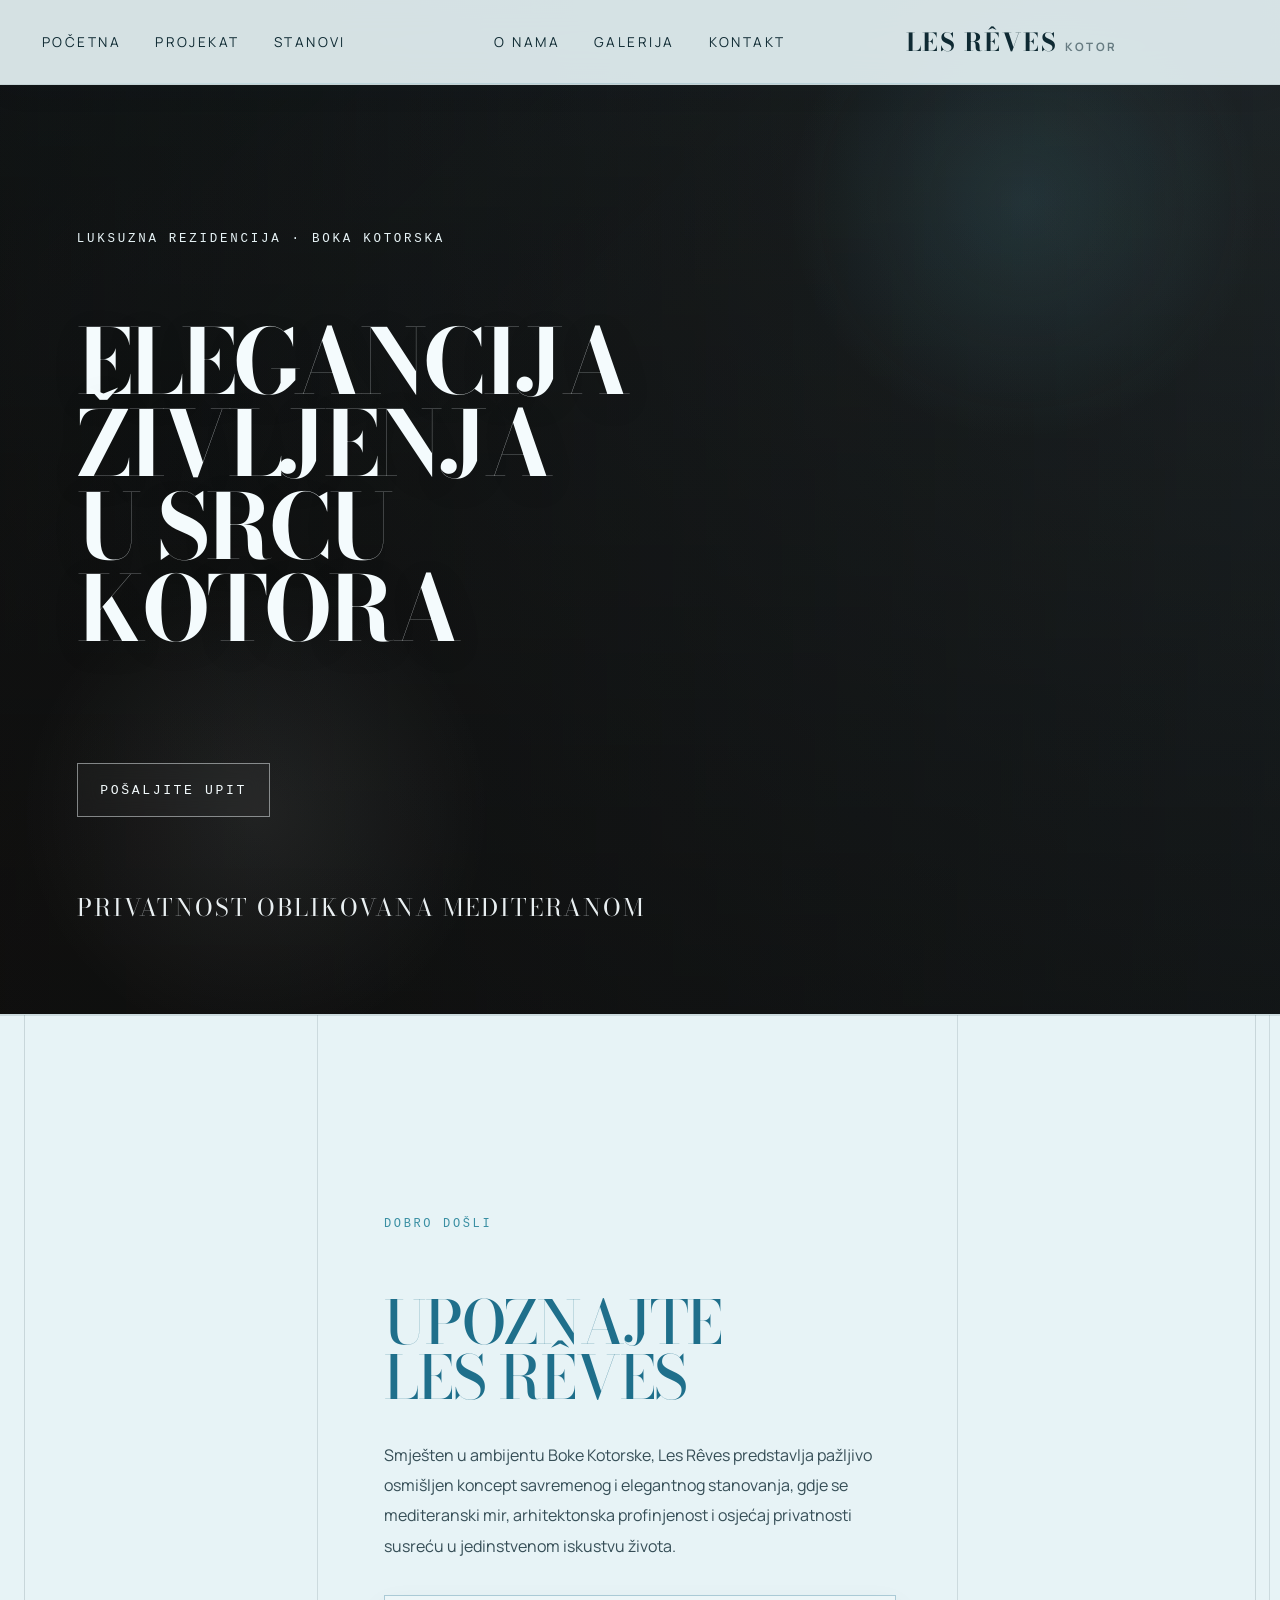
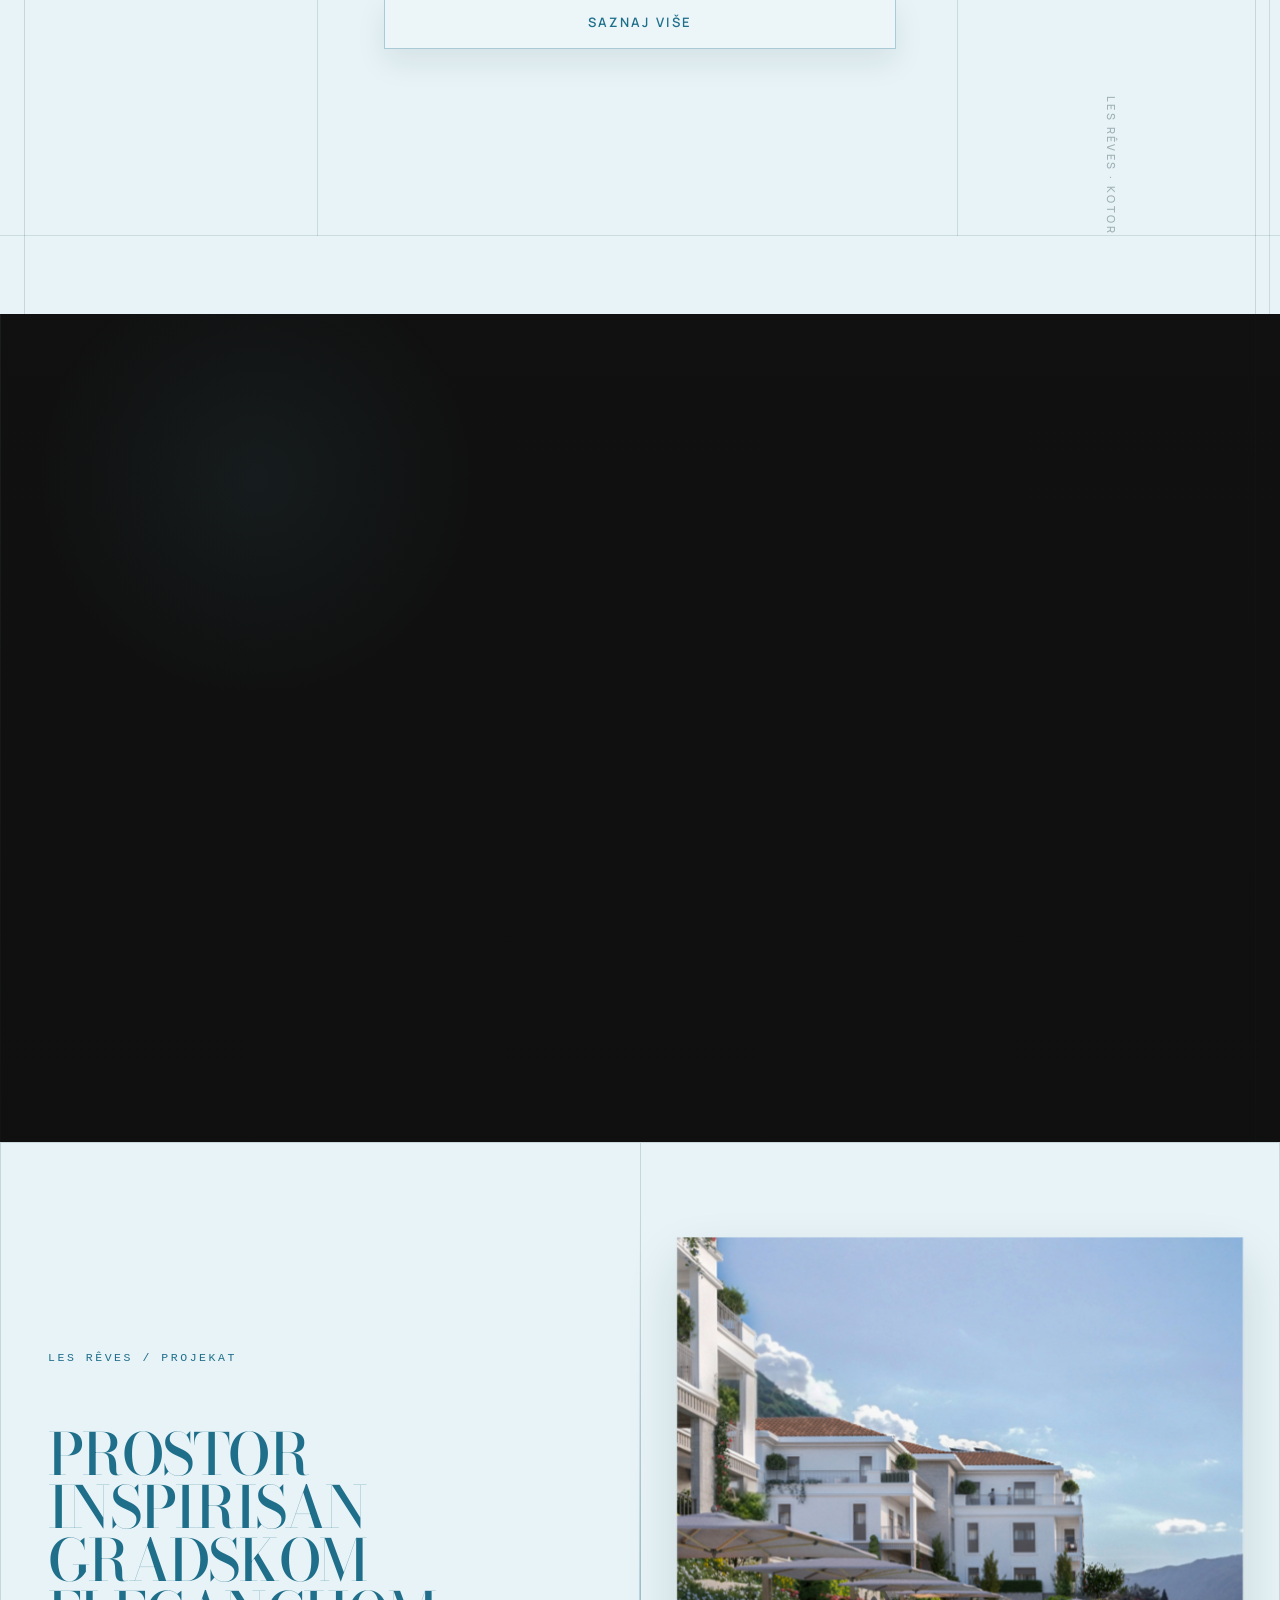
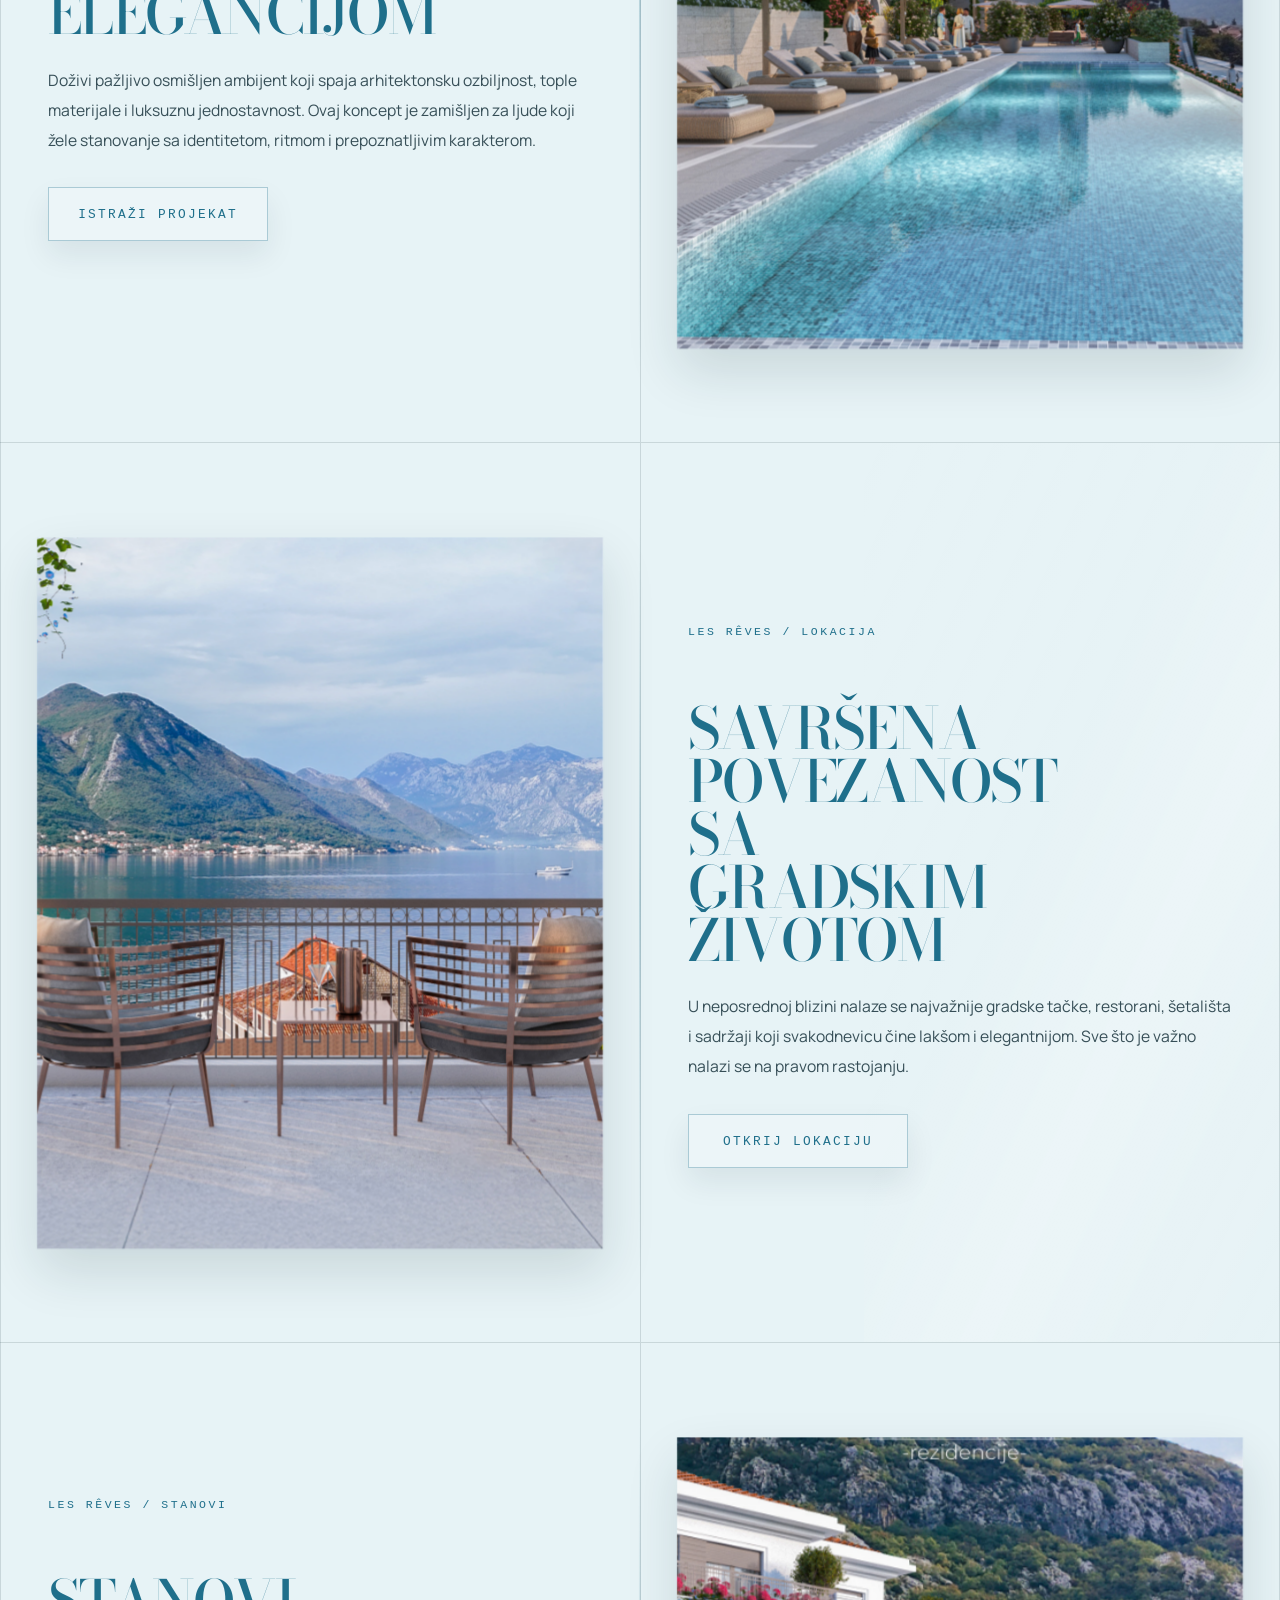
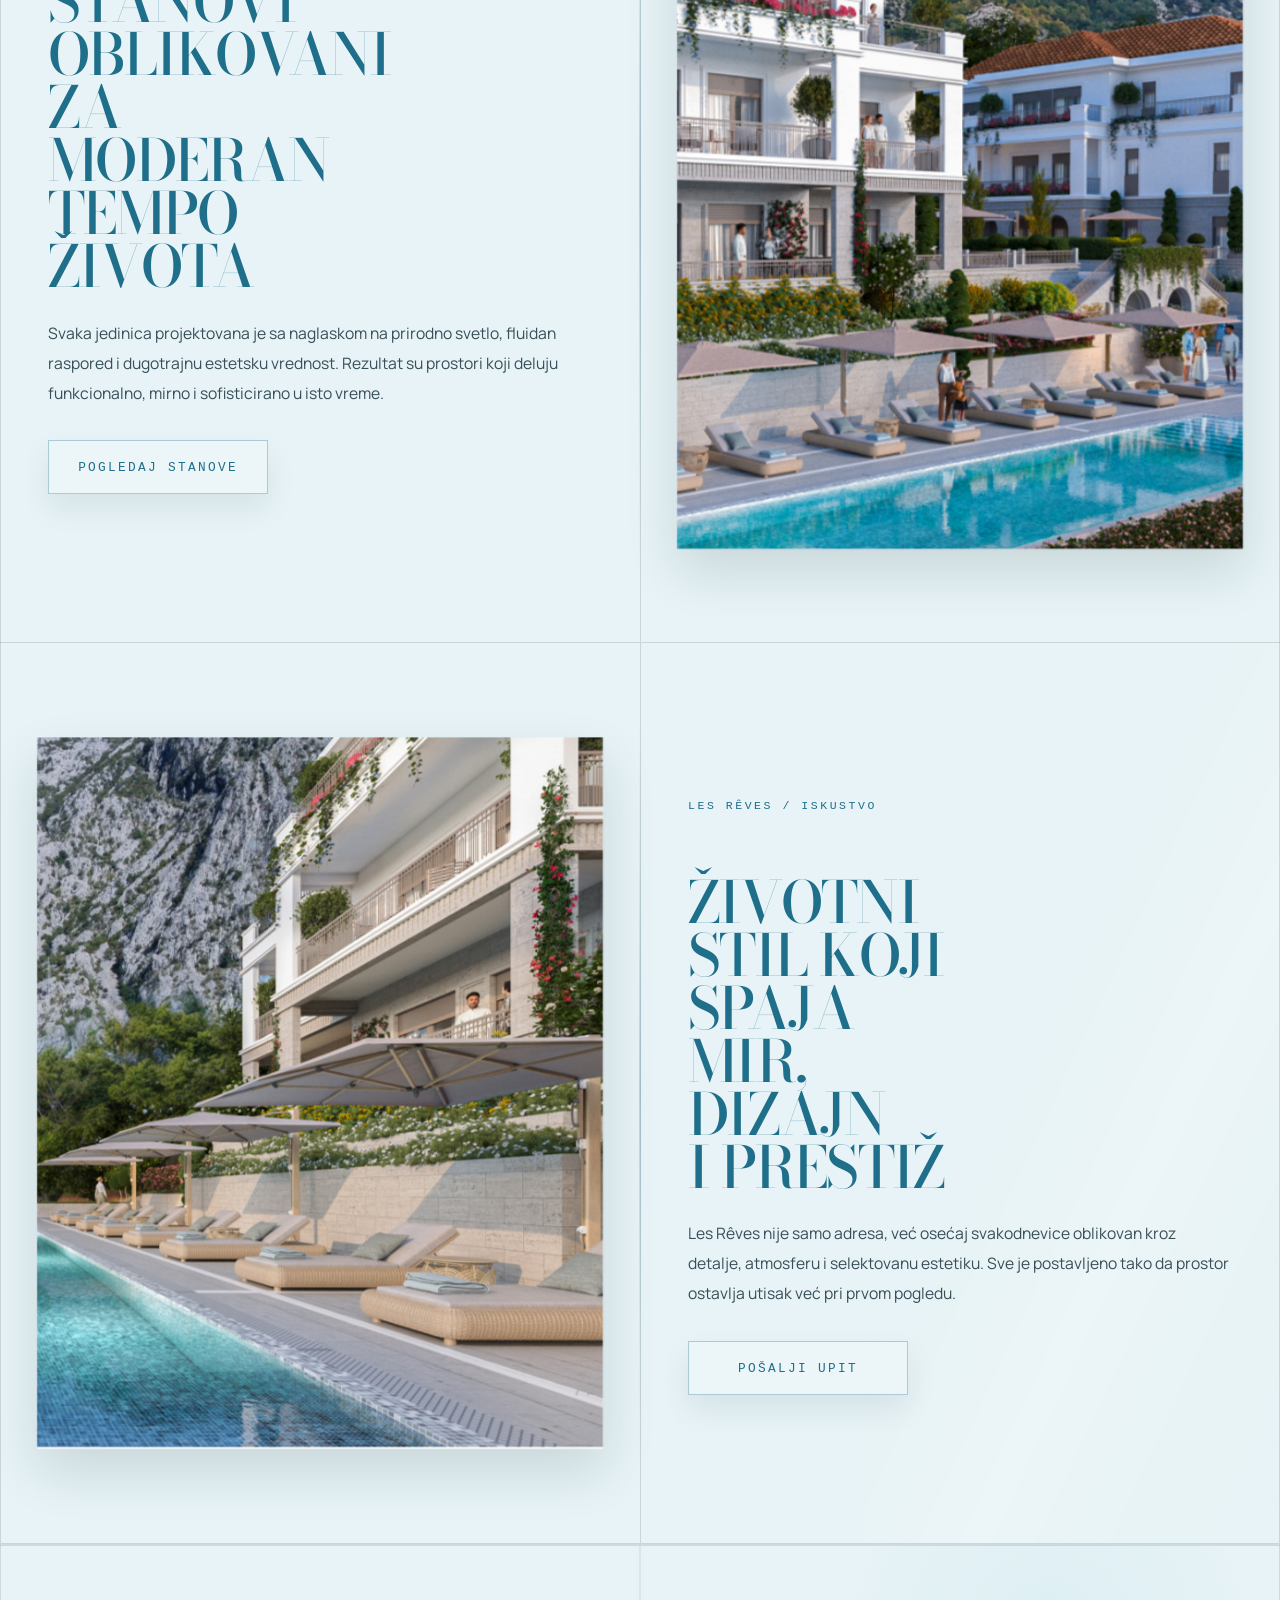
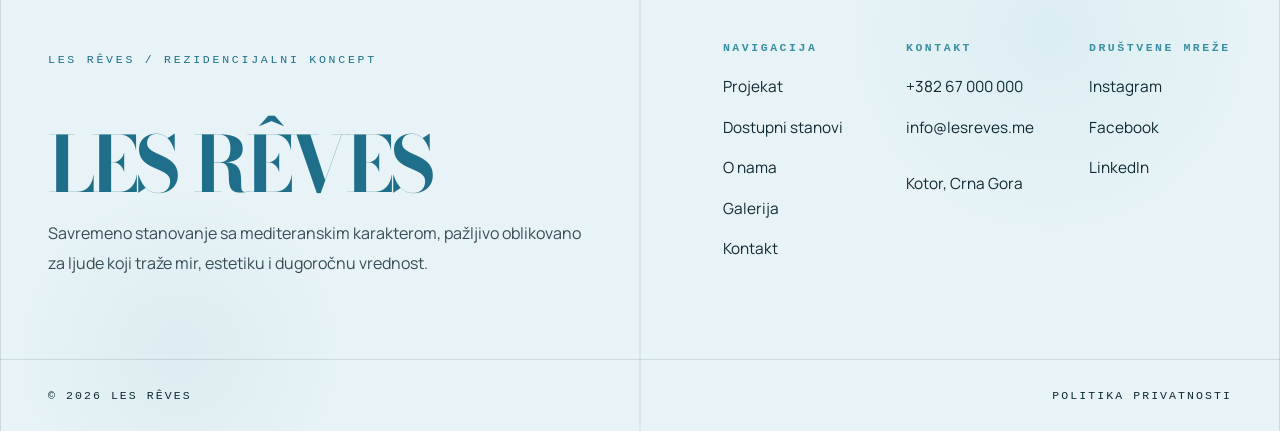
==== index.html @ 8eaec2e3 "Add files via upload" ====
<!DOCTYPE html>
<html lang="en">
<head>
  <meta charset="UTF-8" />
  <meta name="viewport" content="width=device-width, initial-scale=1.0" />
  <title>Les Rêves | Kotor</title>

  <link rel="preconnect" href="https://fonts.googleapis.com">
  <link rel="preconnect" href="https://fonts.gstatic.com" crossorigin>
  <link href="https://fonts.googleapis.com/css2?family=Bodoni+Moda:opsz,wght@6..96,500;6..96,600;6..96,700&family=Manrope:wght@400;500;600;700&display=swap" rel="stylesheet">

  <link rel="stylesheet" href="style.css" />
</head>
<body>
  <header class="site-header">
    <div class="nav-shell">
      <nav class="desktop-nav desktop-nav-left" aria-label="Left navigation">
        <a href="#hero">Početna</a>
        <a href="#projekat">Projekat</a>
        <a href="#stanovi">Stanovi</a>
      </nav>
  
      <a href="#hero" class="brand">
        <span class="brand-main">LES RÊVES</span>
        <span class="brand-sub">KOTOR</span>
      </a>
  
      <nav class="desktop-nav desktop-nav-right" aria-label="Right navigation">
        <a href="#onama">O nama</a>
        <a href="#galerija">Galerija</a>
        <a href="#kontakt">Kontakt</a>
      </nav>
  
      <button class="menu-toggle" aria-label="Open menu" aria-expanded="false">
        <span></span>
        <span></span>
        <span></span>
      </button>
    </div>
  
    <nav class="mobile-nav" aria-label="Mobile navigation">
      <a href="#hero">Početna</a>
      <a href="#projekat">Projekat</a>
      <a href="#stanovi">Stanovi</a>
      <a href="#onama">O nama</a>
      <a href="#galerija">Galerija</a>
      <a href="#kontakt">Kontakt</a>
    </nav>
  </header>

  <main>
    <section class="hero">
      <video class="hero-video" autoplay muted loop playsinline>
        <source src="hero-video.mp4" type="video/mp4" />
      </video>

      <div class="hero-overlay"></div>

      <div class="hero-content">
        <p class="hero-kicker">Luksuzna rezidencija · Boka Kotorska</p>

        <h1>
          Elegancija življenja u srcu Kotora
        </h1>

        <a href="#" class="hero-btn">Pošaljite upit</a>

        <p class="hero-note">Privatnost oblikovana mediteranom</p>
      </div>
    </section>
  </main>


  <section class="intro-section lined-section" id="vizija">
    <div class="intro-lines">
      <span class="line line-top"></span>
      <span class="line line-bottom"></span>
      <span class="line line-left"></span>
      <span class="line line-mid"></span>
      <span class="line line-right"></span>
 
    </div>
  
    <div class="intro-grid">
      <div class="intro-empty"></div>
  
      <div class="intro-content reveal-lines">
        <p class="intro-label">Dobro došli</p>
  
        <h2 class="intro-title">
          Upoznajte <span>Les Rêves</span>
        </h2>
  
        <p class="intro-text">
          Smješten u ambijentu Boke Kotorske, Les Rêves predstavlja pažljivo
          osmišljen koncept savremenog i elegantnog stanovanja, gdje se mediteranski
          mir, arhitektonska profinjenost i osjećaj privatnosti susreću u jedinstvenom
          iskustvu života.
        </p>
  
        <a href="#kontakt" class="intro-btn">Saznaj više</a>
      </div>
  
      <div class="intro-side-note">
        <span>Les Rêves · Kotor</span>
      </div>
    </div>
  
  </section>

  <section class="showcase-video-section lined-section">
    <div class="showcase-video-wrap">
      <video class="showcase-video" autoplay muted loop playsinline>
        <source src="video1.mp4" type="video/mp4" />
      </video>
    </div>
  </section>

  <section class="zigzag-section">
    <article class="zigzag-row">
      <div class="zigzag-copy">
        <div class="zigzag-copy-inner">
          <span class="zigzag-kicker">Les Rêves / projekat</span>
          <h2 class="zigzag-title">Prostor inspirisan gradskom elegancijom</h2>
          <p class="zigzag-text">Doživi pažljivo osmišljen ambijent koji spaja arhitektonsku ozbiljnost, tople materijale i luksuznu jednostavnost. Ovaj koncept je zamišljen za ljude koji žele stanovanje sa identitetom, ritmom i prepoznatljivim karakterom.</p>
          <a href="#projekat" class="zigzag-btn">Istraži projekat</a>
        </div>
      </div>
      <div class="zigzag-media">
        <img src="lesreves1.png" alt="Rezidencijalni objekat sa industrijski inspirisanom arhitekturom" width="760" height="720" loading="lazy" />
      </div>
    </article>

    <article class="zigzag-row reverse">
      <div class="zigzag-copy">
        <div class="zigzag-copy-inner">
          <span class="zigzag-kicker">Les Rêves / lokacija</span>
          <h2 class="zigzag-title">Savršena povezanost sa gradskim životom</h2>
          <p class="zigzag-text">U neposrednoj blizini nalaze se najvažnije gradske tačke, restorani, šetališta i sadržaji koji svakodnevicu čine lakšom i elegantnijom. Sve što je važno nalazi se na pravom rastojanju.</p>
          <a href="#lokacija" class="zigzag-btn">Otkrij lokaciju</a>
        </div>
      </div>
      <div class="zigzag-media">
        <img src="lesreves2.png" alt="Urbana gradska ulica i životni stil u atraktivnom okruženju" width="760" height="720" loading="lazy" />
      </div>
    </article>

    <article class="zigzag-row">
      <div class="zigzag-copy">
        <div class="zigzag-copy-inner">
          <span class="zigzag-kicker">Les Rêves / stanovi</span>
          <h2 class="zigzag-title">Stanovi oblikovani za moderan tempo života</h2>
          <p class="zigzag-text">Svaka jedinica projektovana je sa naglaskom na prirodno svetlo, fluidan raspored i dugotrajnu estetsku vrednost. Rezultat su prostori koji deluju funkcionalno, mirno i sofisticirano u isto vreme.</p>
          <a href="#stanovi" class="zigzag-btn">Pogledaj stanove</a>
        </div>
      </div>
      <div class="zigzag-media">
        <img src="lesreves3.png" alt="Savremeni blok sa premium rezidencijalnim detaljima" width="760" height="720" loading="lazy" />
      </div>
    </article>

    <article class="zigzag-row reverse">
      <div class="zigzag-copy">
        <div class="zigzag-copy-inner">
          <span class="zigzag-kicker">Les Rêves / iskustvo</span>
          <h2 class="zigzag-title">Životni stil koji spaja mir, dizajn i prestiž</h2>
          <p class="zigzag-text">Les Rêves nije samo adresa, već osećaj svakodnevice oblikovan kroz detalje, atmosferu i selektovanu estetiku. Sve je postavljeno tako da prostor ostavlja utisak već pri prvom pogledu.</p>
          <a href="#kontakt" class="zigzag-btn">Pošalji upit</a>
        </div>
      </div>
      <div class="zigzag-media">
        <img src="lesreves4.png" alt="Premium gradski ambijent kao deo savremenog životnog stila" width="760" height="720" loading="lazy" />
      </div>
    </article>
  </section>
 
  <footer class="site-footer" id="kontakt">
  <div class="footer-lines">
    <span class="footer-line footer-line-top"></span>
    <span class="footer-line footer-line-left"></span>
    <span class="footer-line footer-line-mid"></span>
    <span class="footer-line footer-line-right"></span>
  </div>

  <div class="footer-main">
    <div class="footer-brand-block">
      <p class="footer-label">Les Rêves / Rezidencijalni koncept</p>
      <h2 class="footer-brand">Les Rêves</h2>
      <p class="footer-text">
        Savremeno stanovanje sa mediteranskim karakterom, pažljivo oblikovano
        za ljude koji traže mir, estetiku i dugoročnu vrednost.
      </p>
    </div>

    <div class="footer-links-block">
      <div class="footer-col">
        <span class="footer-col-title">Navigacija</span>
        <a href="#projekat">Projekat</a>
        <a href="#stanovi">Dostupni stanovi</a>
        <a href="#onama">O nama</a>
        <a href="#galerija">Galerija</a>
        <a href="#kontakt">Kontakt</a>
      </div>

      <div class="footer-col">
        <span class="footer-col-title">Kontakt</span>
        <a href="tel:+38267000000">+382 67 000 000</a>
        <a href="mailto:info@lesreves.me">info@lesreves.me</a>
        <p>Kotor, Crna Gora</p>
      </div>

      <div class="footer-col">
        <span class="footer-col-title">Društvene mreže</span>
        <a href="#" target="_blank" rel="noopener noreferrer">Instagram</a>
        <a href="#" target="_blank" rel="noopener noreferrer">Facebook</a>
        <a href="#" target="_blank" rel="noopener noreferrer">LinkedIn</a>
      </div>
    </div>
  </div>

  <div class="footer-bottom">
    <span>© 2026 Les Rêves</span>
    <a href="#">Politika privatnosti</a>
  </div>
</footer>

  <script src="app.js"></script>
</body>
</html>
---- style.css ----
:root {
    --color-bg: #e7f3f6;
    --color-bg-dark: #111111;
    --color-text: #0f2a33;
    --color-text-soft: rgba(15, 42, 51, 0.82);
    --color-text-muted: rgba(15, 42, 51, 0.56);
    --color-text-light: #f4fbfd;
  
    --color-accent: #5fb3c6;
    --color-accent-soft: #3a8fa3;
    --color-accent-strong: #1f6f8b;
  
    --color-border: rgba(15, 42, 51, 0.14);
    --color-border-soft: rgba(15, 42, 51, 0.08);
    --color-border-light: rgba(244, 251, 253, 0.7);
  
    --color-overlay: rgba(10, 35, 45, 0.45);
    --color-white-glass: rgba(255, 255, 255, 0.18);
  
    --shadow-soft: 0 14px 30px rgba(15, 42, 51, 0.08);
    --shadow-lux: 0 22px 48px rgba(15, 42, 51, 0.14);
  
    --radius-sm: 10px;
    --radius-md: 16px;
  
    --container-pad: 24px;
    --header-height-mobile: 76px;
    --header-height-desktop: 84px;
  
    --font-body: "Manrope", sans-serif;
    --font-display: "Bodoni Moda", serif;
    --font-mono: "IBM Plex Mono", monospace;
  
    --transition-fast: 0.25s ease;
    --transition-base: 0.35s ease;
    --transition-slow: 0.7s ease;
  }
  
  *,
  *::before,
  *::after {
    box-sizing: border-box;
  }
  
  html,
  body {
    width: 100%;
    overflow-x: hidden;
    scroll-behavior: smooth;
  }
  
  body {
    margin: 0;
    font-family: var(--font-body);
    color: var(--color-text-light);
    background:
      radial-gradient(circle at top right, rgba(223, 232, 230, 0.18), transparent 20%),
      linear-gradient(180deg, #161311 0%, var(--color-bg-dark) 100%);
    -webkit-font-smoothing: antialiased;
    text-rendering: optimizeLegibility;
  }
  
  img,
  video {
    display: block;
    max-width: 100%;
  }
  
  a {
    color: inherit;
    text-decoration: none;
  }
  
  button {
    font: inherit;
    background: none;
    border: 0;
    cursor: pointer;
  }
  
  .brand-main,
  .hero h1,
  .intro-title,
  .zigzag-title,
  .footer-brand {
    text-wrap: balance;
  }
  
  .hero-note,
  .footer-label,
  .zigzag-kicker,
  .intro-label {
    text-wrap: pretty;
  }
  
  /* =========================
     HEADER
  ========================= */
  
  .site-header {
    position: fixed;
    inset: 0 0 auto 0;
    z-index: 50;
    background: rgba(231, 243, 246, 0.92);
    backdrop-filter: blur(18px);
    -webkit-backdrop-filter: blur(18px);
    border-bottom: 1px solid rgba(15, 42, 51, 0.08);
    box-shadow: 0 6px 30px rgba(15, 42, 51, 0.05);
  }
  
  .site-header::before {
    content: "";
    position: absolute;
    inset: auto 0 0 0;
    height: 1px;
    background: linear-gradient(
      90deg,
      transparent 0%,
      rgba(95, 179, 198, 0.18) 20%,
      rgba(31, 111, 139, 0.18) 50%,
      rgba(95, 179, 198, 0.18) 80%,
      transparent 100%
    );
  }
  
  .nav-shell {
    min-height: var(--header-height-mobile);
    display: flex;
    align-items: center;
    justify-content: space-between;
    padding: 0 var(--container-pad);
  }
  
  .brand {
    display: inline-flex;
    align-items: baseline;
    gap: 8px;
    color: var(--color-text);
  }
  
  .brand-main {
    font-family: var(--font-display);
    font-size: 1.55rem;
    font-weight: 700;
    line-height: 1;
    letter-spacing: 0.06em;
  }
  
  .brand-sub {
    font-size: 0.72rem;
    font-weight: 700;
    line-height: 1;
    letter-spacing: 0.22em;
    color: var(--color-text-muted);
  }
  
  .desktop-nav {
    display: none;
  }
  
  .desktop-nav a,
  .mobile-nav a,
  .footer-col a,
  .footer-bottom a {
    transition: color var(--transition-fast);
  }
  
  .desktop-nav a {
    position: relative;
    font-size: 0.85rem;
    text-transform: uppercase;
    letter-spacing: 0.18em;
    color: var(--color-text);
  }
  
  .desktop-nav a::after,
  .footer-col a::after {
    content: "";
    position: absolute;
    left: 0;
    width: 100%;
    height: 1px;
    background: currentColor;
    transform: scaleX(0);
    transform-origin: left;
    transition: transform var(--transition-fast);
  }
  
  .desktop-nav a::after {
    bottom: -8px;
  }
  
  .desktop-nav a:hover,
  .footer-col a:hover,
  .footer-bottom a:hover {
    color: var(--color-accent-strong);
  }
  
  .desktop-nav a:hover::after,
  .footer-col a:hover::after {
    transform: scaleX(1);
  }
  
  .menu-toggle {
    width: 46px;
    height: 46px;
    display: inline-flex;
    flex-direction: column;
    justify-content: center;
    gap: 6px;
  }
  
  .menu-toggle span {
    display: block;
    width: 34px;
    height: 2px;
    margin-left: auto;
    background: var(--color-text);
    transition: transform 0.3s ease, opacity 0.3s ease, background 0.3s ease;
  }
  
  .menu-toggle:hover span {
    background: var(--color-accent-strong);
  }
  
  .mobile-nav {
    display: grid;
    gap: 18px;
    max-height: 0;
    overflow: hidden;
    padding: 0 var(--container-pad);
    background: linear-gradient(180deg, rgba(231, 243, 246, 0.98), rgba(219, 236, 240, 0.98));
    transition: max-height var(--transition-base), padding var(--transition-base);
  }
  
  .mobile-nav a {
    font-size: 0.84rem;
    letter-spacing: 0.16em;
    text-transform: uppercase;
    color: var(--color-text);
  }
  
  .mobile-nav.active {
    max-height: 320px;
    padding: 0 var(--container-pad) 22px;
  }
  
  .menu-toggle.active span:nth-child(1) {
    transform: translateY(8px) rotate(45deg);
  }
  
  .menu-toggle.active span:nth-child(2) {
    opacity: 0;
  }
  
  .menu-toggle.active span:nth-child(3) {
    transform: translateY(-8px) rotate(-45deg);
  }
  
  /* =========================
     HERO
  ========================= */
  
  .hero {
    position: relative;
    min-height: 100vh;
    padding-top: var(--header-height-mobile);
    overflow: hidden;
  }
  
  .hero::after {
    content: "";
    position: absolute;
    inset: 0;
    z-index: 1;
    pointer-events: none;
    background:
      radial-gradient(circle at 80% 20%, rgba(95, 179, 198, 0.14), transparent 18%),
      radial-gradient(circle at 20% 80%, rgba(231, 243, 246, 0.08), transparent 18%);
  }
  
  .hero-video {
    position: absolute;
    inset: 0;
    width: 100%;
    height: 100%;
    object-fit: cover;
    filter: saturate(0.92) contrast(1.02) brightness(0.82);
  }
  
  .hero-overlay {
    position: absolute;
    inset: 0;
    background:
      linear-gradient(to bottom, rgba(15, 12, 10, 0.12), rgba(15, 12, 10, 0.38)),
      linear-gradient(to right, rgba(15, 12, 10, 0.64), rgba(15, 12, 10, 0.18)),
      linear-gradient(135deg, rgba(31, 111, 139, 0.12), transparent 42%),
      var(--color-overlay);
  }
  
  .hero-content {
    position: relative;
    z-index: 2;
    width: 100%;
    max-width: 720px;
    padding: 9.5rem 1.1rem 4rem;
  }
  
  .hero-kicker {
    margin-bottom: 1rem;
    font-family: var(--font-mono);
    font-size: 0.78rem;
    letter-spacing: 0.22em;
    text-transform: uppercase;
    color: var(--color-bg);
  }
  
  .hero h1 {
    max-width: 8ch;
    font-family: var(--font-display);
    font-size: clamp(2.6rem, 11vw, 5.2rem);
    line-height: 0.92;
    letter-spacing: -0.04em;
    text-transform: uppercase;
    color: var(--color-text-light);
    text-shadow: 0 8px 32px rgba(0, 0, 0, 0.16);
  }
  
  .hero-note {
    margin-top: 5.2rem;
    font-family: var(--font-display);
    font-size: 1.15rem;
    letter-spacing: 0.08em;
    text-transform: uppercase;
    color: rgba(244, 251, 253, 0.95);
  }
  
  /* =========================
     BUTTONS
  ========================= */
  
  .hero-btn,
  .intro-btn,
  .zigzag-btn {
    position: relative;
    overflow: hidden;
    display: inline-flex;
    align-items: center;
    justify-content: center;
    transition:
      background var(--transition-fast),
      border-color var(--transition-fast),
      color var(--transition-fast),
      transform var(--transition-fast),
      box-shadow var(--transition-fast);
  }
  
  .hero-btn::before,
  .intro-btn::before,
  .zigzag-btn::before {
    content: "";
    position: absolute;
    inset: 0;
    background: linear-gradient(
      115deg,
      transparent 0%,
      rgba(255, 255, 255, 0.18) 48%,
      transparent 100%
    );
    transform: translateX(-130%);
    transition: transform var(--transition-slow);
  }
  
  .hero-btn:hover::before,
  .intro-btn:hover::before,
  .zigzag-btn:hover::before {
    transform: translateX(130%);
  }
  
  .hero-btn {
    min-width: 190px;
    min-height: 54px;
    margin-top: 2rem;
    padding: 0 1.4rem;
    border: 1px solid rgba(244, 251, 253, 0.48);
    background: rgba(255, 255, 255, 0.03);
    color: var(--color-text-light);
    backdrop-filter: blur(10px);
    font-family: var(--font-mono);
    font-size: 0.82rem;
    letter-spacing: 0.2em;
    text-transform: uppercase;
  }
  
  .hero-btn:hover {
    background: rgba(244, 251, 253, 0.12);
    border-color: var(--color-text-light);
    transform: translateY(-2px);
  }
  
  .intro-btn,
  .zigzag-btn {
    min-width: 210px;
    height: 54px;
    padding: 0 26px;
    border: 1px solid rgba(31, 111, 139, 0.32);
    background: rgba(255, 255, 255, 0.22);
    color: var(--color-accent-strong);
    box-shadow: var(--shadow-soft);
    text-transform: uppercase;
    letter-spacing: 0.18em;
  }
  
  .intro-btn {
    margin-top: 16px;
    font-family: var(--font-body);
    font-size: 13px;
    font-weight: 600;
  }
  
  .zigzag-btn {
    min-width: 220px;
    padding: 0 1.5rem;
    font-family: var(--font-mono);
    font-size: 0.8rem;
  }
  
  .intro-btn:hover,
  .zigzag-btn:hover {
    background: var(--color-accent-strong);
    color: var(--color-text-light);
    transform: translateY(-2px);
    box-shadow: var(--shadow-lux);
  }
  
  /* =========================
     LINED SECTION
  ========================= */
  
  .lined-section {
    position: relative;
    overflow: hidden;
  }
  
  .lined-section::before,
  .lined-section::after {
    content: "";
    position: absolute;
    top: 0;
    bottom: 0;
    z-index: 2;
    width: 1px;
    background: rgba(15, 42, 51, 0.14);
    pointer-events: none;
  }
  
  .lined-section::before {
    left: 24px;
  }
  
  .lined-section::after {
    right: 24px;
  }
  
  /* =========================
     INTRO
  ========================= */
  
  .intro-section {
    position: relative;
    min-height: 100vh;
    overflow: hidden;
    background: var(--color-bg);
    color: var(--color-text);
    border-top: 1px solid rgba(15, 42, 51, 0.12);
  }
  
  .intro-lines {
    position: absolute;
    inset: 0;
    z-index: 1;
    pointer-events: none;
  }
  
  .intro-lines .line {
    position: absolute;
    background: rgba(15, 42, 51, 0.12);
    transform-origin: center;
    transition:
      transform 1.2s cubic-bezier(0.16, 1, 0.3, 1),
      opacity 1.2s cubic-bezier(0.16, 1, 0.3, 1);
  }
  
  .line-top {
    top: 0;
    left: 0;
    width: 100%;
    height: 1px;
    transform: scaleX(0.2);
    opacity: 0.35;
  }
  
  .line-bottom {
    bottom: 78px;
    left: 0;
    width: 100%;
    height: 1px;
    transform: scaleX(0.15);
    opacity: 0.35;
  }
  
  .line-left {
    top: 0;
    bottom: 78px;
    left: 24.8%;
    width: 1px;
    transform: scaleY(0.2);
    opacity: 0.35;
  }
  
  .line-mid {
    top: 0;
    bottom: 78px;
    left: 74.8%;
    width: 1px;
    transform: scaleY(0.15);
    opacity: 0.3;
  }
  
  .line-right {
    top: 0;
    bottom: 0;
    right: 0.8%;
    width: 1px;
    transform: scaleY(0.1);
    opacity: 0.16;
  }
  
  .line-diagonal {
    top: 6%;
    left: 4.2%;
    width: 1px;
    height: 96%;
    background: linear-gradient(
      180deg,
      rgba(95, 179, 198, 0.22),
      rgba(31, 111, 139, 0.08)
    );
    transform: rotate(-24deg) scaleY(0.18);
    opacity: 0.24;
  }
  
  .intro-section.lines-active .line-top,
  .intro-section.lines-active .line-bottom {
    transform: scaleX(1);
    opacity: 1;
  }
  
  .intro-section.lines-active .line-left,
  .intro-section.lines-active .line-mid,
  .intro-section.lines-active .line-right {
    transform: scaleY(1);
    opacity: 1;
  }
  
  .intro-section.lines-active .line-diagonal {
    transform: rotate(-24deg) scaleY(1);
    opacity: 0.75;
  }
  
  .intro-grid {
    position: relative;
    z-index: 2;
    min-height: calc(100vh - 78px);
    display: grid;
    grid-template-columns: 1.05fr 1.9fr 1.05fr;
  }
  
  .intro-content {
    display: flex;
    flex-direction: column;
    justify-content: center;
    max-width: 720px;
    padding: 110px 56px 100px;
  }
  
  .intro-label {
    margin-bottom: 14px;
    font-family: var(--font-mono);
    font-size: 12px;
    font-weight: 500;
    letter-spacing: 0.22em;
    text-transform: uppercase;
    color: var(--color-accent-soft);
  }
  
  .intro-title {
    margin-bottom: 18px;
    max-width: 8ch;
    font-family: var(--font-display);
    font-size: clamp(2.4rem, 5vw, 3.75rem);
    font-weight: 500;
    line-height: 0.92;
    letter-spacing: -0.02em;
    text-transform: uppercase;
    color: var(--color-accent-strong);
  }
  
  .intro-title span {
    color: var(--color-accent-strong);
  }
  
  .intro-text {
    max-width: 560px;
    margin-bottom: 18px;
    font-size: 1rem;
    line-height: 1.9;
    color: var(--color-text-soft);
  }
  
  .intro-side-note {
    display: flex;
    align-items: flex-end;
    justify-content: center;
    padding-bottom: 64px;
  }
  
  .intro-side-note span {
    transform: rotate(90deg);
    transform-origin: center;
    font-size: 11px;
    font-weight: 500;
    letter-spacing: 0.22em;
    text-transform: uppercase;
    color: rgba(15, 42, 51, 0.34);
  }
  
  .reveal-lines {
    opacity: 0;
    transform: translateY(40px);
    transition: opacity 0.9s ease, transform 0.9s ease;
  }
  
  .intro-section.lines-active .reveal-lines {
    opacity: 1;
    transform: translateY(0);
  }
  
  /* =========================
     SHOWCASE VIDEO
  ========================= */
  
  .showcase-video-section {
    position: relative;
    padding: 0;
    background: var(--color-bg);
  }
  
  .showcase-video-section::before {
    content: "";
    position: absolute;
    inset: 0;
    z-index: 1;
    pointer-events: none;
    background: linear-gradient(180deg, rgba(231, 243, 246, 0.06), rgba(231, 243, 246, 0.02));
  }
  
  .showcase-video-wrap {
    position: relative;
    width: 100%;
    height: 92vh;
    overflow: hidden;
    background: #111;
  }
  
  .showcase-video-wrap::after {
    content: "";
    position: absolute;
    inset: 0;
    z-index: 1;
    pointer-events: none;
    background:
      linear-gradient(180deg, rgba(9, 10, 10, 0.08), rgba(9, 10, 10, 0.2)),
      radial-gradient(circle at 20% 20%, rgba(95, 179, 198, 0.08), transparent 18%);
  }
  
  .showcase-video {
    width: 100%;
    height: 100%;
    object-fit: cover;
    filter: saturate(0.92) contrast(1.03) brightness(0.9);
  }
  
  /* =========================
     ZIGZAG
  ========================= */
  
  .zigzag-section {
    position: relative;
    overflow: hidden;
    background: var(--color-bg);
    border-top: 1px solid var(--color-border);
    border-bottom: 1px solid var(--color-border);
  }
  
  .zigzag-section::before,
  .zigzag-section::after {
    content: "";
    position: absolute;
    top: 0;
    bottom: 0;
    z-index: 1;
    width: 1px;
    background: var(--color-border);
    pointer-events: none;
  }
  
  .zigzag-section::before {
    left: 0;
  }
  
  .zigzag-section::after {
    right: 0;
  }
  
  .zigzag-row {
    position: relative;
    z-index: 1;
    display: grid;
    grid-template-columns: 1fr 1fr;
    min-height: 100vh;
    border-bottom: 1px solid var(--color-border);
  }
  
  .zigzag-row:last-child {
    border-bottom: 0;
  }
  
  .zigzag-row::before {
    content: "";
    position: absolute;
    top: 0;
    bottom: 0;
    left: 50%;
    z-index: 1;
    width: 1px;
    background: var(--color-border);
    pointer-events: none;
  }
  
  .zigzag-copy,
  .zigzag-media {
    position: relative;
    z-index: 2;
    display: flex;
    align-items: center;
    justify-content: center;
    padding: 4.5rem 3rem;
  }
  
  .zigzag-copy-inner {
    width: min(100%, 560px);
  }
  
  .zigzag-kicker {
    display: inline-block;
    margin-bottom: 1rem;
    font-family: var(--font-mono);
    font-size: 0.72rem;
    letter-spacing: 0.22em;
    text-transform: uppercase;
    color: var(--color-accent-strong);
  }
  
  .zigzag-title {
    margin-bottom: 1.6rem;
    max-width: 8ch;
    font-family: var(--font-display);
    font-size: clamp(2.4rem, 4.5vw, 3.75rem);
    font-weight: 500;
    line-height: 0.92;
    letter-spacing: -0.03em;
    text-transform: uppercase;
    color: var(--color-accent-strong);
  }
  
  .zigzag-text {
    max-width: 34rem;
    margin-bottom: 2rem;
    font-size: 0.98rem;
    line-height: 1.9;
    color: var(--color-text-soft);
  }
  
  .zigzag-media img {
    width: 100%;
    max-width: 760px;
    height: min(76vh, 720px);
    object-fit: cover;
    box-shadow: var(--shadow-lux);
    filter: saturate(0.94) contrast(1.02);
  }
  
  .zigzag-row.reverse .zigzag-copy {
    order: 2;
  }
  
  .zigzag-row.reverse .zigzag-media {
    order: 1;
  }
  
  /* =========================
     FOOTER
  ========================= */
  
  .site-footer {
    position: relative;
    overflow: hidden;
    padding-top: 0;
    background: var(--color-bg);
    color: var(--color-text);
    border-top: 1px solid rgba(15, 42, 51, 0.12);
  }
  
  .site-footer::after {
    content: "";
    position: absolute;
    inset: 0;
    z-index: 0;
    pointer-events: none;
    background:
      radial-gradient(circle at 82% 18%, rgba(95, 179, 198, 0.08), transparent 18%),
      radial-gradient(circle at 14% 84%, rgba(31, 111, 139, 0.05), transparent 14%);
  }
  
  .footer-lines {
    position: absolute;
    inset: 0;
    z-index: 1;
    pointer-events: none;
  }
  
  .footer-line {
    position: absolute;
    background: rgba(15, 42, 51, 0.12);
  }
  
  .footer-line-top {
    top: 0;
    left: 0;
    width: 100%;
    height: 1px;
  }
  
  .footer-line-left {
    top: 0;
    bottom: 0;
    left: 0;
    width: 1px;
  }
  
  .footer-line-mid {
    top: 0;
    bottom: 0;
    left: 50%;
    width: 1px;
    transform: translateX(-0.5px);
  }
  
  .footer-line-right {
    top: 0;
    bottom: 0;
    right: 0;
    width: 1px;
  }
  
  .footer-main {
    position: relative;
    z-index: 2;
    display: grid;
    grid-template-columns: 1.2fr 1fr;
    gap: 4rem;
    padding: 6rem 3rem 4rem;
  }
  
  .footer-brand-block {
    max-width: 640px;
    padding-right: 2rem;
  }
  
  .footer-label {
    margin-bottom: 1rem;
    font-family: var(--font-mono);
    font-size: 0.72rem;
    font-weight: 500;
    letter-spacing: 0.24em;
    text-transform: uppercase;
    color: var(--color-accent-strong);
  }
  
  .footer-brand {
    margin-bottom: 1.2rem;
    font-family: var(--font-display);
    font-size: clamp(3rem, 6vw, 5.6rem);
    line-height: 0.92;
    letter-spacing: -0.05em;
    text-transform: uppercase;
    color: var(--color-accent-strong);
  }
  
  .footer-text {
    max-width: 34rem;
    font-size: 1rem;
    line-height: 1.85;
    color: var(--color-text-soft);
  }
  
  .footer-links-block {
    display: grid;
    grid-template-columns: repeat(3, 1fr);
    gap: 2.5rem;
    align-content: start;
  }
  
  .footer-col {
    display: flex;
    flex-direction: column;
    gap: 0.9rem;
  }
  
  .footer-col-title {
    margin-bottom: 0.35rem;
    font-family: var(--font-mono);
    font-size: 0.72rem;
    font-weight: 600;
    letter-spacing: 0.22em;
    text-transform: uppercase;
    color: var(--color-accent-soft);
  }
  
  .footer-col a,
  .footer-col p {
    font-size: 0.96rem;
    line-height: 1.7;
    color: var(--color-text);
  }
  
  .footer-col a {
    position: relative;
    width: fit-content;
  }
  
  .footer-col a::after {
    bottom: -3px;
  }
  
  .footer-bottom {
    position: relative;
    z-index: 2;
    min-height: 72px;
    display: flex;
    align-items: center;
    justify-content: space-between;
    gap: 1rem;
    padding: 0 3rem;
    border-top: 1px solid rgba(15, 42, 51, 0.12);
    font-family: var(--font-mono);
    font-size: 0.72rem;
    font-weight: 500;
    letter-spacing: 0.18em;
    text-transform: uppercase;
  }
  
  /* =========================
     RESPONSIVE
  ========================= */
  
  @media (min-width: 992px) {
    .nav-shell {
      min-height: var(--header-height-desktop);
      display: grid;
      grid-template-columns: 1fr auto 1fr;
      align-items: center;
      padding: 0 42px;
    }
  
    .brand {
      justify-self: center;
      order: 2;
    }
  
    .desktop-nav {
      display: flex;
      align-items: center;
      gap: 34px;
    }
  
    .menu-toggle,
    .mobile-nav {
      display: none;
    }
  
    .hero {
      padding-top: var(--header-height-desktop);
    }
  
    .hero-content {
      max-width: 980px;
      padding: 8.5rem 4.8rem 4rem;
    }
  
    .hero h1 {
      max-width: 9ch;
      font-size: clamp(4.2rem, 7vw, 7.5rem);
    }
  
    .hero-btn {
      margin-top: 2.4rem;
    }
  
    .hero-note {
      margin-top: 4.5rem;
      font-size: 1.5rem;
    }
  }
  
  @media (max-width: 1400px) {
    .intro-content {
      padding: 98px 48px 96px;
    }
  }
  
  @media (max-width: 1199px) {
    .intro-grid {
      grid-template-columns: 0.72fr 2fr 0.62fr;
    }
  
    .intro-content {
      padding: 84px 38px 86px;
    }
  
    .footer-main {
      grid-template-columns: 1fr;
      gap: 3rem;
      padding: 5rem 2rem 3rem;
    }
  
    .footer-links-block {
      grid-template-columns: repeat(3, minmax(0, 1fr));
    }
  
    .footer-line-mid {
      display: none;
    }
  }
  
  @media (max-width: 991px) {
    .intro-grid {
      min-height: auto;
      grid-template-columns: 1fr;
    }
  
    .intro-empty,
    .intro-side-note {
      display: none;
    }
  
    .intro-content {
      max-width: 100%;
      padding: 92px 24px 72px;
    }
  
    .intro-title {
      max-width: 9ch;
      font-size: 3.1rem;
      line-height: 0.98;
      letter-spacing: -0.04em;
    }
  
    .intro-text {
      max-width: 100%;
      font-size: 0.98rem;
      line-height: 1.75;
      margin-bottom: 16px;
    }
  
    .line-left {
      left: 0;
    }
  
    .line-mid {
      left: 100%;
      opacity: 0.12;
    }
  
    .line-right {
      display: none;
    }
  
    .line-diagonal {
      top: 2%;
      left: 12%;
      height: 88%;
      transform: rotate(-26deg) scaleY(0.15);
    }
  
    .line-bottom {
      bottom: 72px;
    }
  
    .showcase-video-wrap {
      height: 68vh;
    }
  
    .zigzag-row,
    .zigzag-row.reverse {
      grid-template-columns: 1fr;
      min-height: auto;
    }
  
    .zigzag-row::before {
      display: none;
    }
  
    .zigzag-row.reverse .zigzag-copy,
    .zigzag-row.reverse .zigzag-media {
      order: initial;
    }
  
    .zigzag-copy,
    .zigzag-media {
      padding: 2.4rem 1.2rem;
    }
  
    .zigzag-title {
      max-width: 8ch;
      font-size: 2.6rem;
    }
  
    .zigzag-text {
      font-size: 0.95rem;
      line-height: 1.8;
    }
  
    .zigzag-media img {
      height: 48vh;
    }
  }
  
  @media (max-width: 768px) {
    .site-footer {
      padding-bottom: 0;
    }
  
    .footer-main {
      padding: 4rem 1.25rem 2.5rem;
      gap: 2.5rem;
    }
  
    .footer-brand {
      font-size: 2.5rem;
      line-height: 0.96;
    }
  
    .footer-text {
      font-size: 0.95rem;
      line-height: 1.75;
    }
  
    .footer-links-block {
      grid-template-columns: 1fr;
      gap: 2rem;
    }
  
    .footer-bottom {
      min-height: auto;
      flex-direction: column;
      align-items: flex-start;
      padding: 1.2rem 1.25rem 1.4rem;
    }
  }
  
  @media (max-width: 640px) {
    .intro-content {
      padding: 76px 20px 56px;
    }
  
    .intro-label {
      margin-bottom: 12px;
      font-size: 11px;
      letter-spacing: 0.18em;
    }
  
    .intro-title {
      margin-bottom: 16px;
      max-width: 9ch;
      font-size: 2.5rem;
      line-height: 0.98;
      letter-spacing: -0.03em;
    }
  
    .intro-text {
      margin-bottom: 14px;
      font-size: 0.95rem;
      line-height: 1.72;
    }
  
    .intro-btn {
      min-width: 185px;
      height: 52px;
      font-size: 12px;
      letter-spacing: 0.16em;
    }
  
    .showcase-video-wrap {
      height: 56vh;
    }
  }
  
  @media (max-width: 420px) {
    .intro-content {
      padding: 68px 16px 52px;
    }
  
    .intro-title {
      max-width: 10ch;
      font-size: 2.25rem;
      line-height: 0.98;
    }
  
    .intro-text {
      font-size: 0.92rem;
      line-height: 1.68;
    }
  
    .intro-btn {
      min-width: 172px;
      height: 50px;
    }
  }

  /* =========================
   LUXURY ZIGZAG REVEAL
========================= */

.zigzag-row {
  position: relative;
  overflow: hidden;
}

.zigzag-copy,
.zigzag-media {
  position: relative;
}

/* =========================
   TEXT REVEAL
========================= */

.zigzag-copy-inner > * {
  opacity: 0;
  transform: translateY(28px);
  transition:
    opacity 0.8s ease,
    transform 0.95s cubic-bezier(0.16, 1, 0.3, 1);
  will-change: opacity, transform;
}

.zigzag-row.copy-visible .zigzag-copy-inner > * {
  opacity: 1;
  transform: translateY(0);
}

.zigzag-row.copy-visible .zigzag-copy-inner > *:nth-child(1) {
  transition-delay: 0.06s;
}

.zigzag-row.copy-visible .zigzag-copy-inner > *:nth-child(2) {
  transition-delay: 0.14s;
}

.zigzag-row.copy-visible .zigzag-copy-inner > *:nth-child(3) {
  transition-delay: 0.22s;
}

.zigzag-row.copy-visible .zigzag-copy-inner > *:nth-child(4) {
  transition-delay: 0.3s;
}

/* =========================
   IMAGE REVEAL
========================= */

.zigzag-media {
  opacity: 0;
  transform: translateY(42px);
  transition:
    opacity 0.95s ease,
    transform 1.05s cubic-bezier(0.16, 1, 0.3, 1);
  will-change: opacity, transform;
}

.zigzag-row.media-visible .zigzag-media {
  opacity: 1;
  transform: translateY(0);
}

/* bitno: parallax radi na img, a reveal na wrapper */
.zigzag-media img {
  display: block;
  width: 100%;
  transform: scale(1.04);
  filter: saturate(0.92) contrast(1.01) brightness(0.97);
  transition:
    filter 1s ease,
    box-shadow 0.5s ease;
  will-change: transform, filter;
}

.zigzag-row.media-visible .zigzag-media img {
  filter: saturate(0.98) contrast(1.04) brightness(1);
}

/* =========================
   IMAGE MASK
========================= */

.zigzag-media::before {
  content: "";
  position: absolute;
  inset: 0;
  z-index: 3;
  pointer-events: none;
  background: linear-gradient(
    90deg,
    rgba(231, 243, 246, 1) 0%,
    rgba(231, 243, 246, 0.94) 42%,
    rgba(231, 243, 246, 0.18) 72%,
    rgba(231, 243, 246, 0) 100%
  );
  transform: translateX(0);
  transition: transform 1.15s cubic-bezier(0.16, 1, 0.3, 1);
}

.zigzag-row.reverse .zigzag-media::before {
  background: linear-gradient(
    -90deg,
    rgba(231, 243, 246, 1) 0%,
    rgba(231, 243, 246, 0.94) 42%,
    rgba(231, 243, 246, 0.18) 72%,
    rgba(231, 243, 246, 0) 100%
  );
}

.zigzag-row.media-visible .zigzag-media::before {
  transform: translateX(102%);
}

.zigzag-row.reverse.media-visible .zigzag-media::before {
  transform: translateX(-102%);
}

/* =========================
   CENTER LINE
========================= */

.zigzag-row::after {
  content: "";
  position: absolute;
  top: 8%;
  bottom: 8%;
  left: 50%;
  width: 1px;
  z-index: 4;
  pointer-events: none;
  background: linear-gradient(
    180deg,
    transparent 0%,
    rgba(31, 111, 139, 0.1) 15%,
    rgba(31, 111, 139, 0.45) 50%,
    rgba(31, 111, 139, 0.1) 85%,
    transparent 100%
  );
  transform: translateX(-0.5px) scaleY(0);
  transform-origin: top;
  transition: transform 1.15s cubic-bezier(0.16, 1, 0.3, 1);
}

.zigzag-row.media-visible::after {
  transform: translateX(-0.5px) scaleY(1);
}

/* =========================
   SHINE
========================= */

.zigzag-media::after {
  content: "";
  position: absolute;
  inset: 0;
  z-index: 4;
  pointer-events: none;
  opacity: 0;
  background: linear-gradient(
    115deg,
    transparent 0%,
    rgba(255, 255, 255, 0.04) 35%,
    rgba(255, 255, 255, 0.22) 50%,
    rgba(255, 255, 255, 0.05) 65%,
    transparent 100%
  );
  transform: translateX(-135%);
}

.zigzag-row.media-visible .zigzag-media::after {
  opacity: 1;
  animation: zigzagShine 1.4s cubic-bezier(0.16, 1, 0.3, 1) 0.18s forwards;
}

@keyframes zigzagShine {
  from {
    transform: translateX(-135%);
  }
  to {
    transform: translateX(135%);
  }
}

/* =========================
   HOVER
========================= */

.zigzag-row:hover .zigzag-media img {
  filter: saturate(1) contrast(1.05) brightness(1.01);
}

/* =========================
   PARALLAX READY
========================= */

.zigzag-media img.parallax-ready {
  will-change: transform;
}

/* =========================
   MOBILE
========================= */

@media (max-width: 991px) {
  .zigzag-row::after {
    display: none;
  }

  .zigzag-media {
    transform: translateY(28px);
  }

  .zigzag-media img {
    transform: scale(1.02);
  }
}

/* =========================
   ACCESSIBILITY
========================= */

@media (prefers-reduced-motion: reduce) {
  .zigzag-copy-inner > *,
  .zigzag-media,
  .zigzag-media img,
  .zigzag-media::before,
  .zigzag-media::after,
  .zigzag-row::after {
    animation: none !important;
    transition: none !important;
    opacity: 1 !important;
    transform: none !important;
    filter: none !important;
  }
}
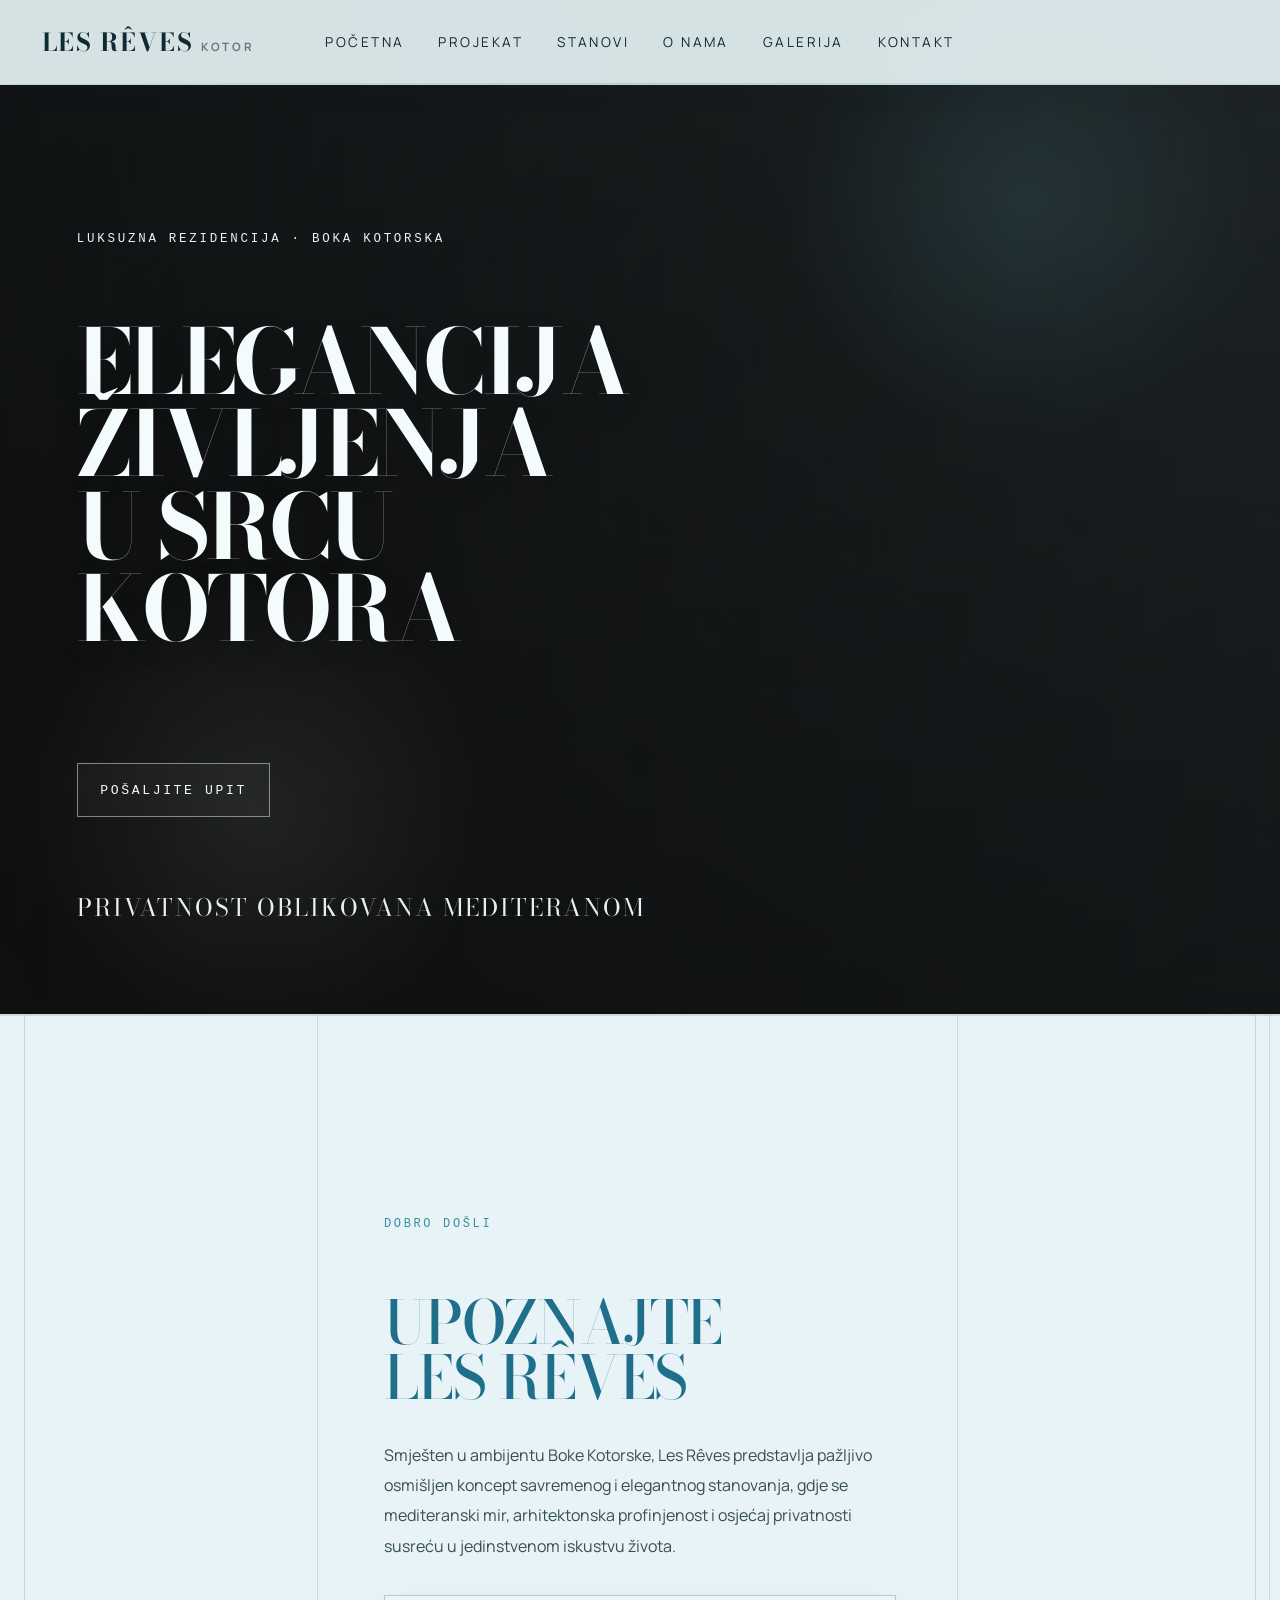
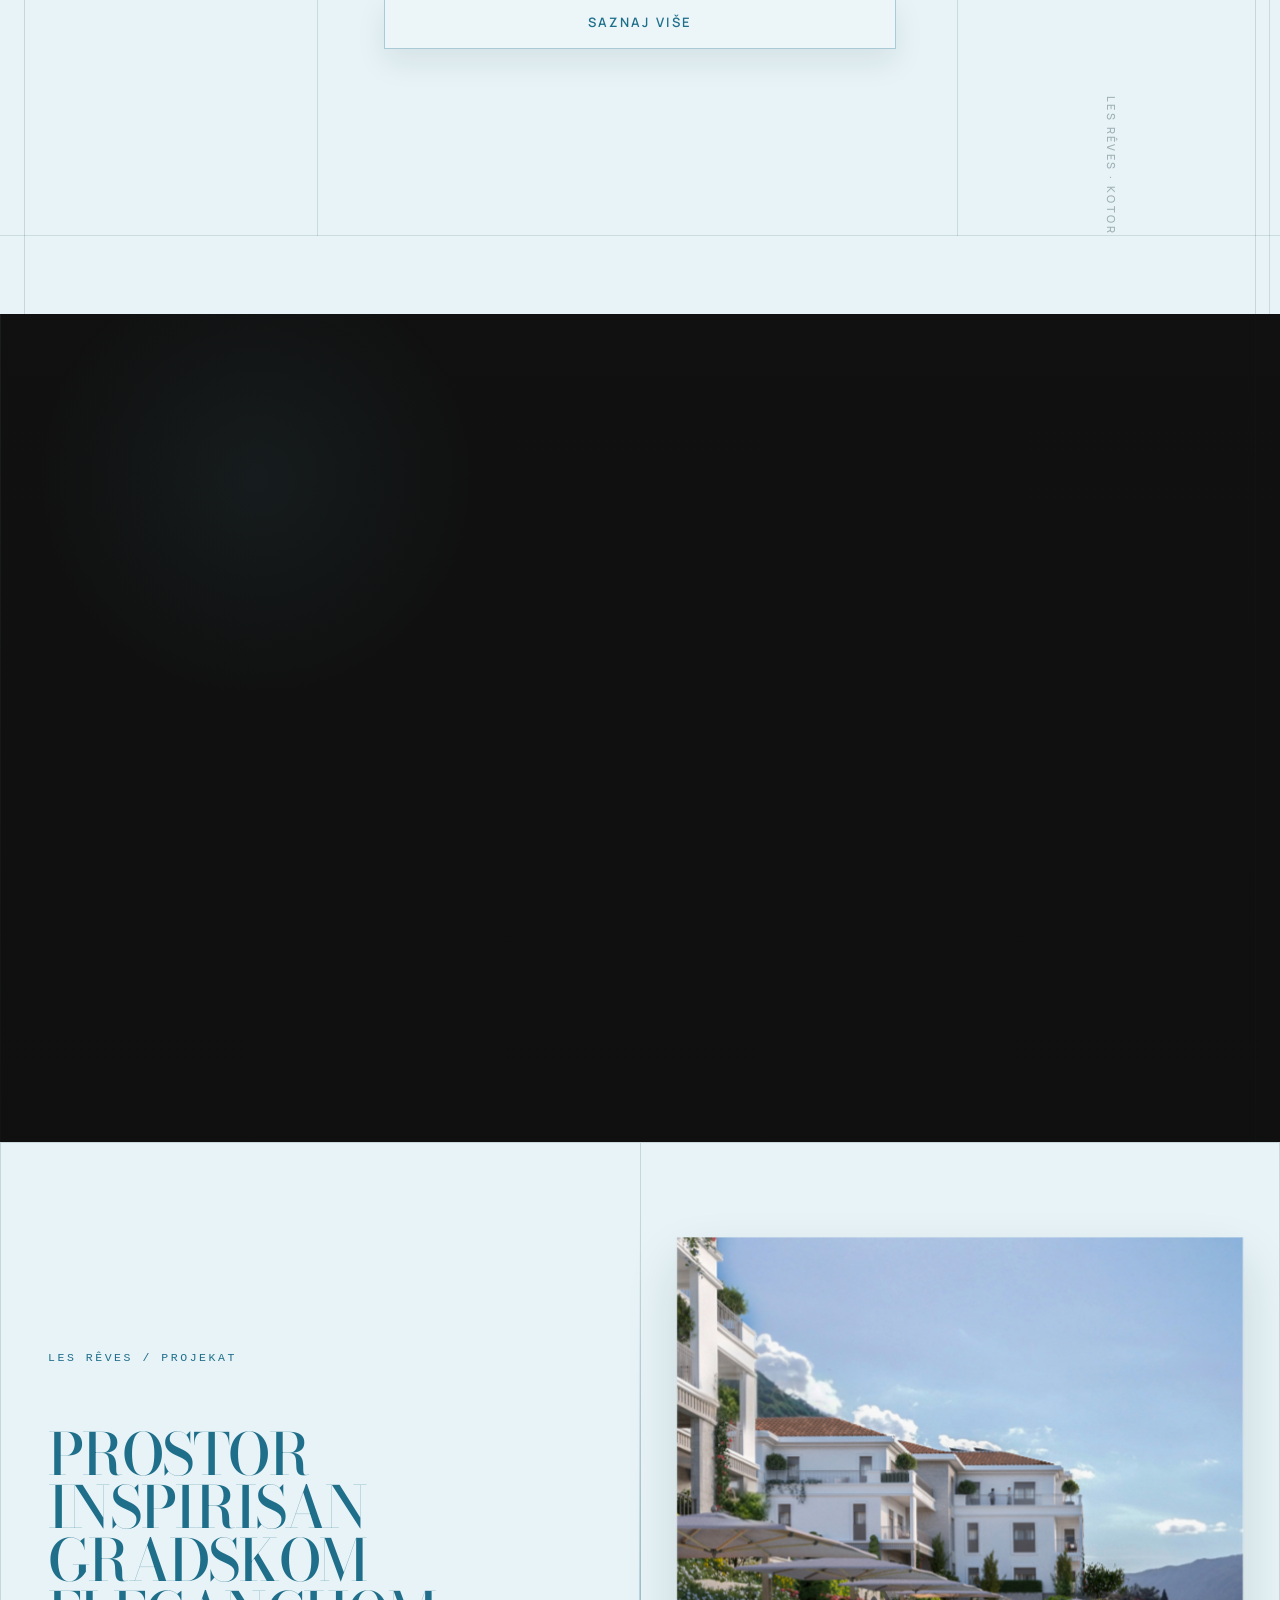
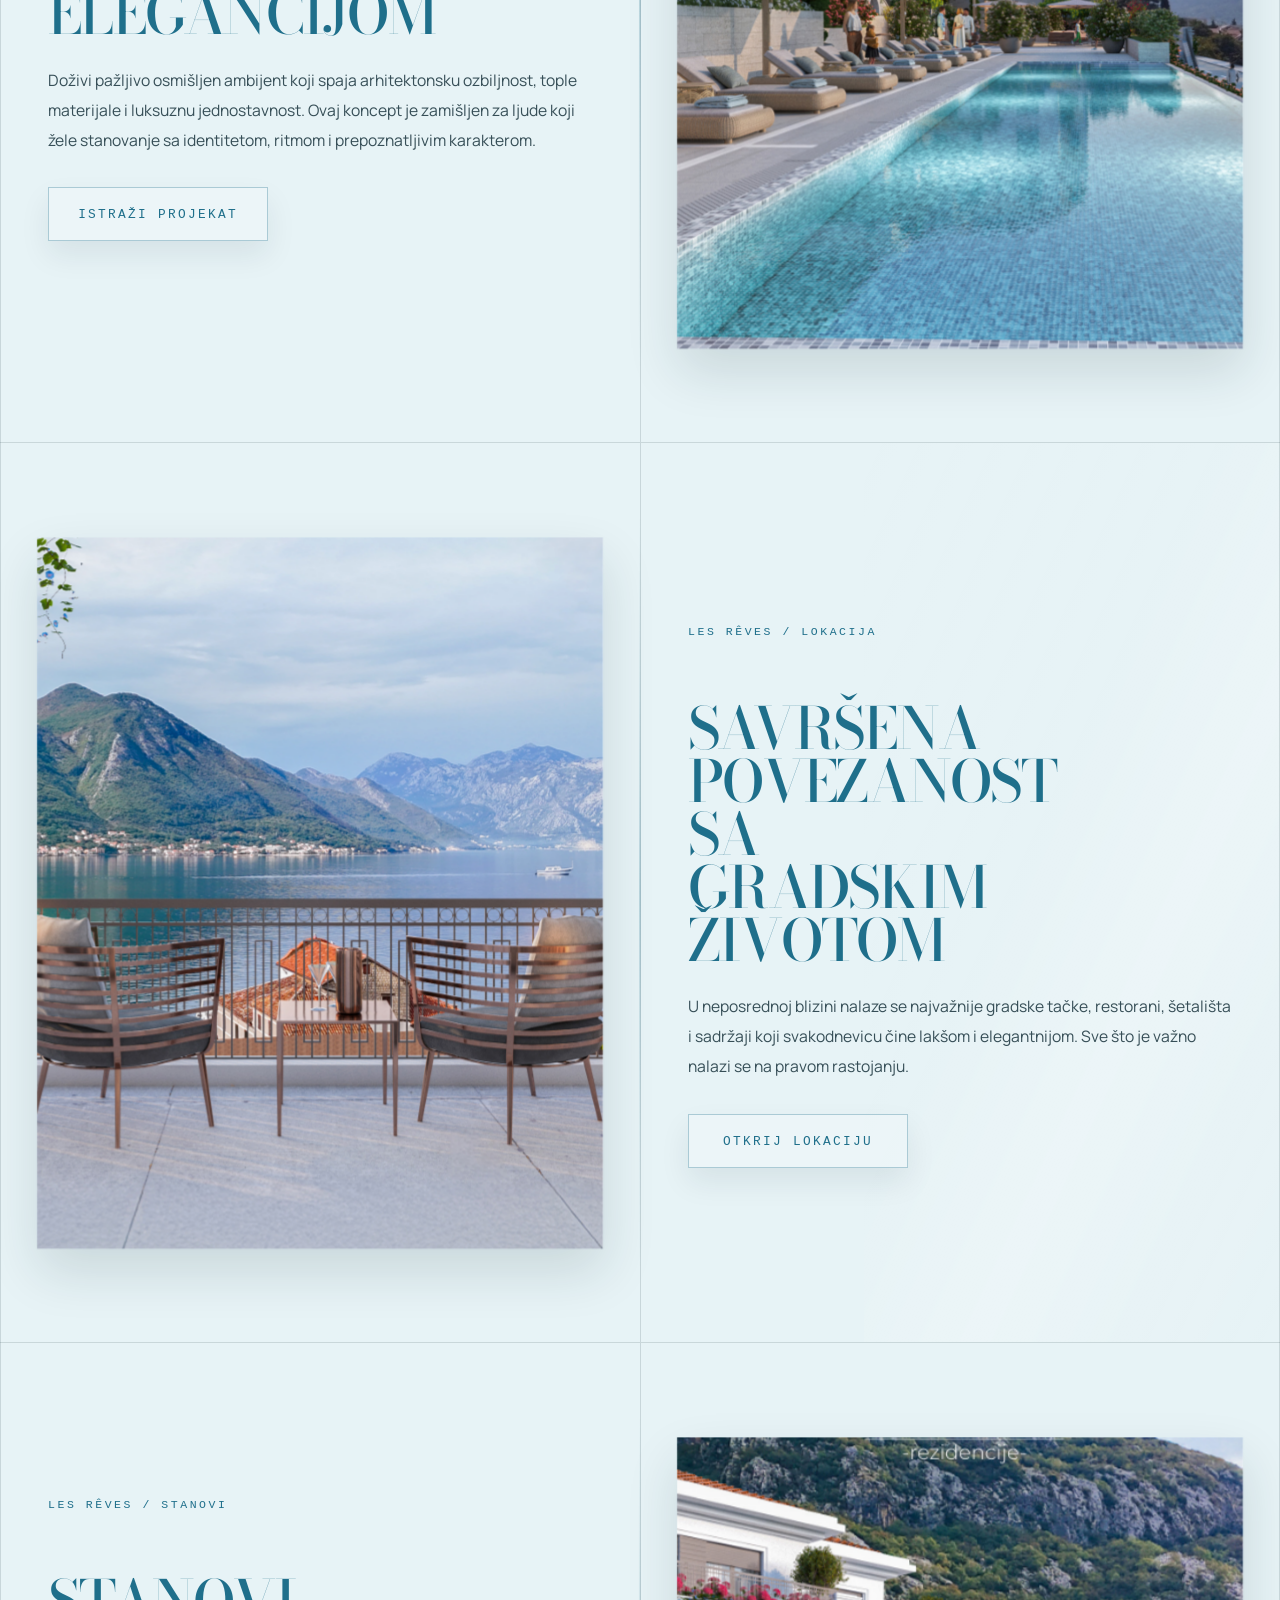
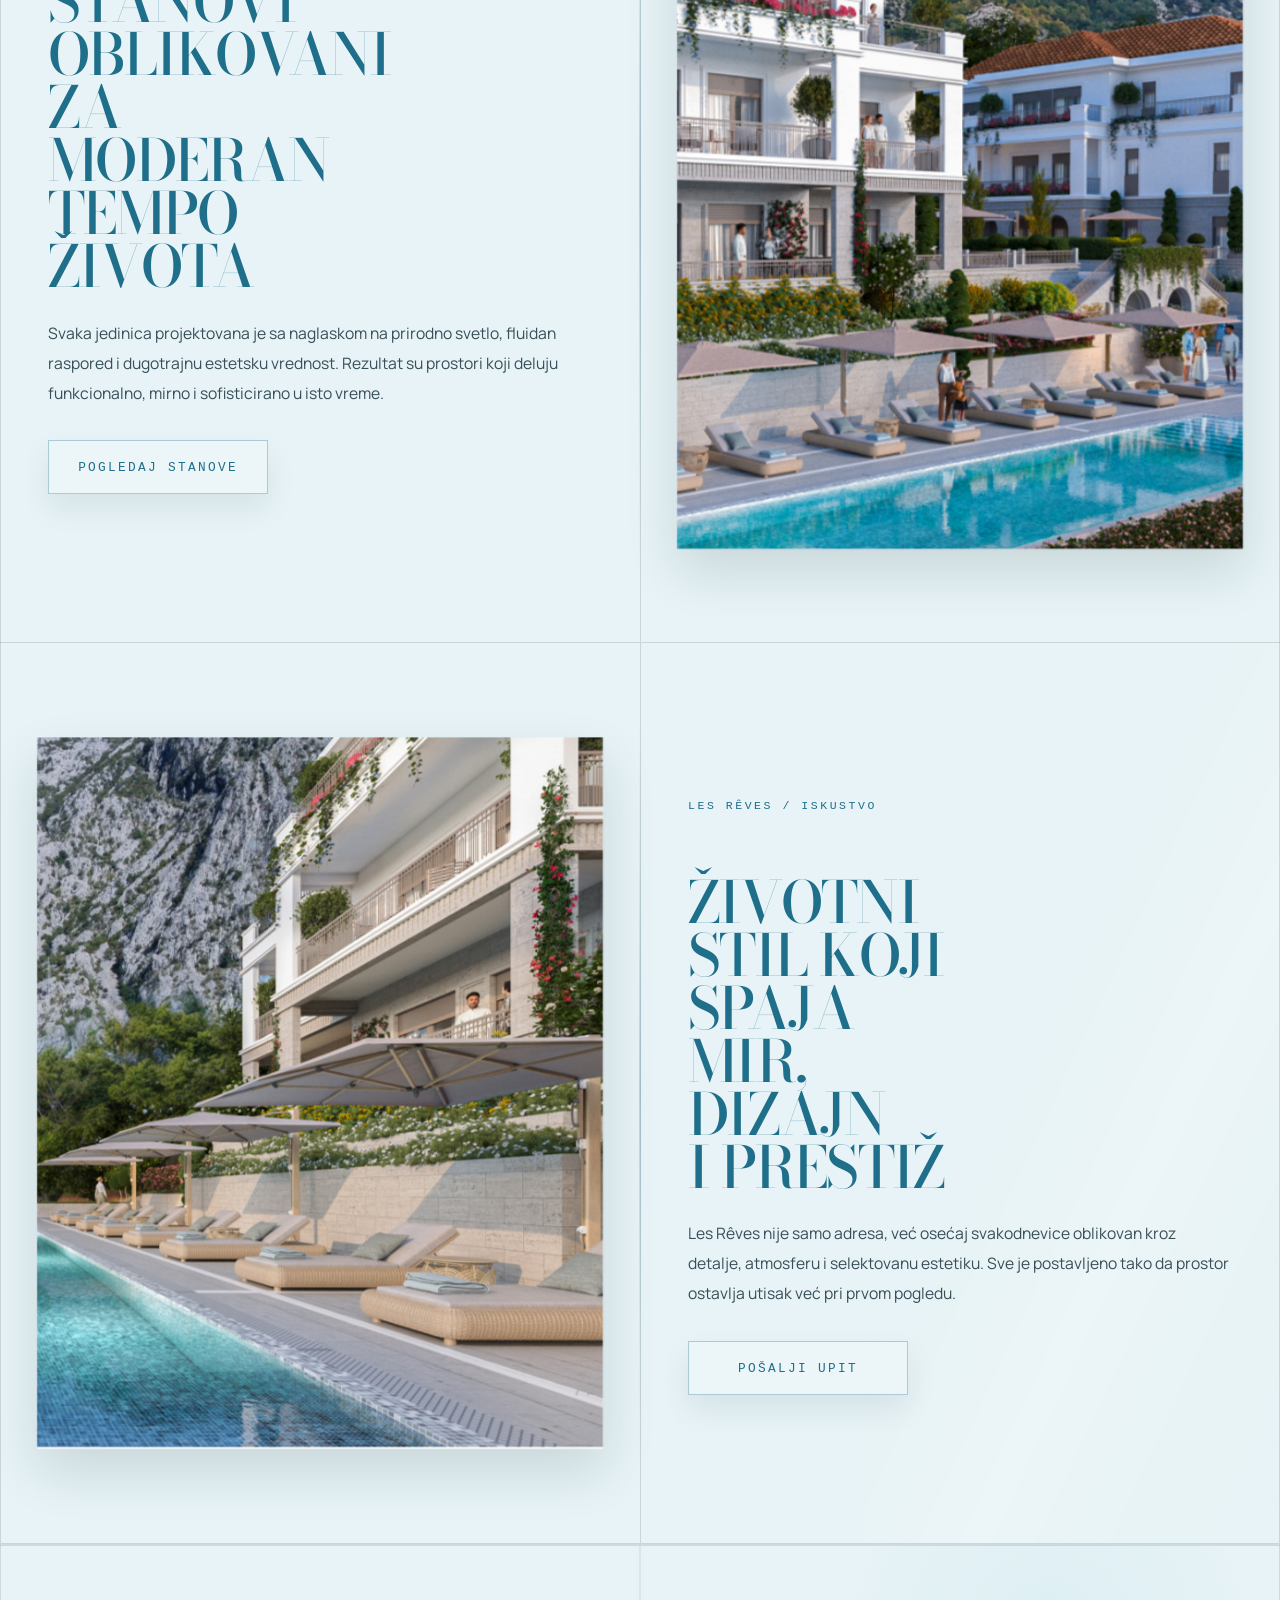
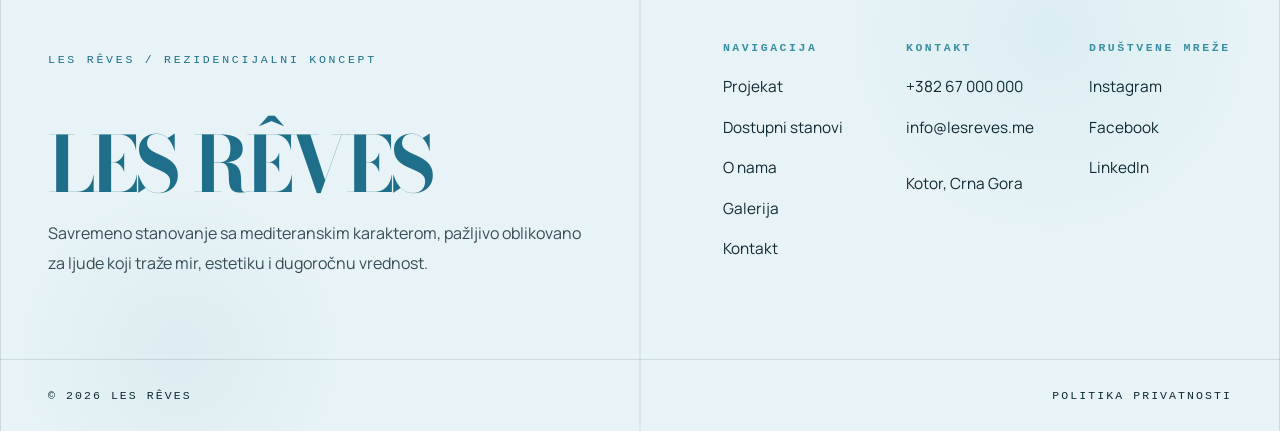
==== commit f92d1656: "Update index.html" ====
--- a/index.html
+++ b/index.html
@@ -12,20 +12,21 @@
   <link rel="stylesheet" href="style.css" />
 </head>
 <body>
-  <header class="site-header">
+ <header class="site-header">
     <div class="nav-shell">
       <nav class="desktop-nav desktop-nav-left" aria-label="Left navigation">
+        <a href="#hero" class="brand">
+          <span class="brand-main">LES RÊVES</span>
+          <span class="brand-sub">KOTOR</span>
+        </a>
+      </nav>
+  
+     
+  
+      <nav class="desktop-nav desktop-nav-right" aria-label="Right navigation">
         <a href="#hero">Početna</a>
         <a href="#projekat">Projekat</a>
         <a href="#stanovi">Stanovi</a>
-      </nav>
-  
-      <a href="#hero" class="brand">
-        <span class="brand-main">LES RÊVES</span>
-        <span class="brand-sub">KOTOR</span>
-      </a>
-  
-      <nav class="desktop-nav desktop-nav-right" aria-label="Right navigation">
         <a href="#onama">O nama</a>
         <a href="#galerija">Galerija</a>
         <a href="#kontakt">Kontakt</a>
@@ -47,6 +48,7 @@
       <a href="#kontakt">Kontakt</a>
     </nav>
   </header>
+   
 
   <main>
     <section class="hero">
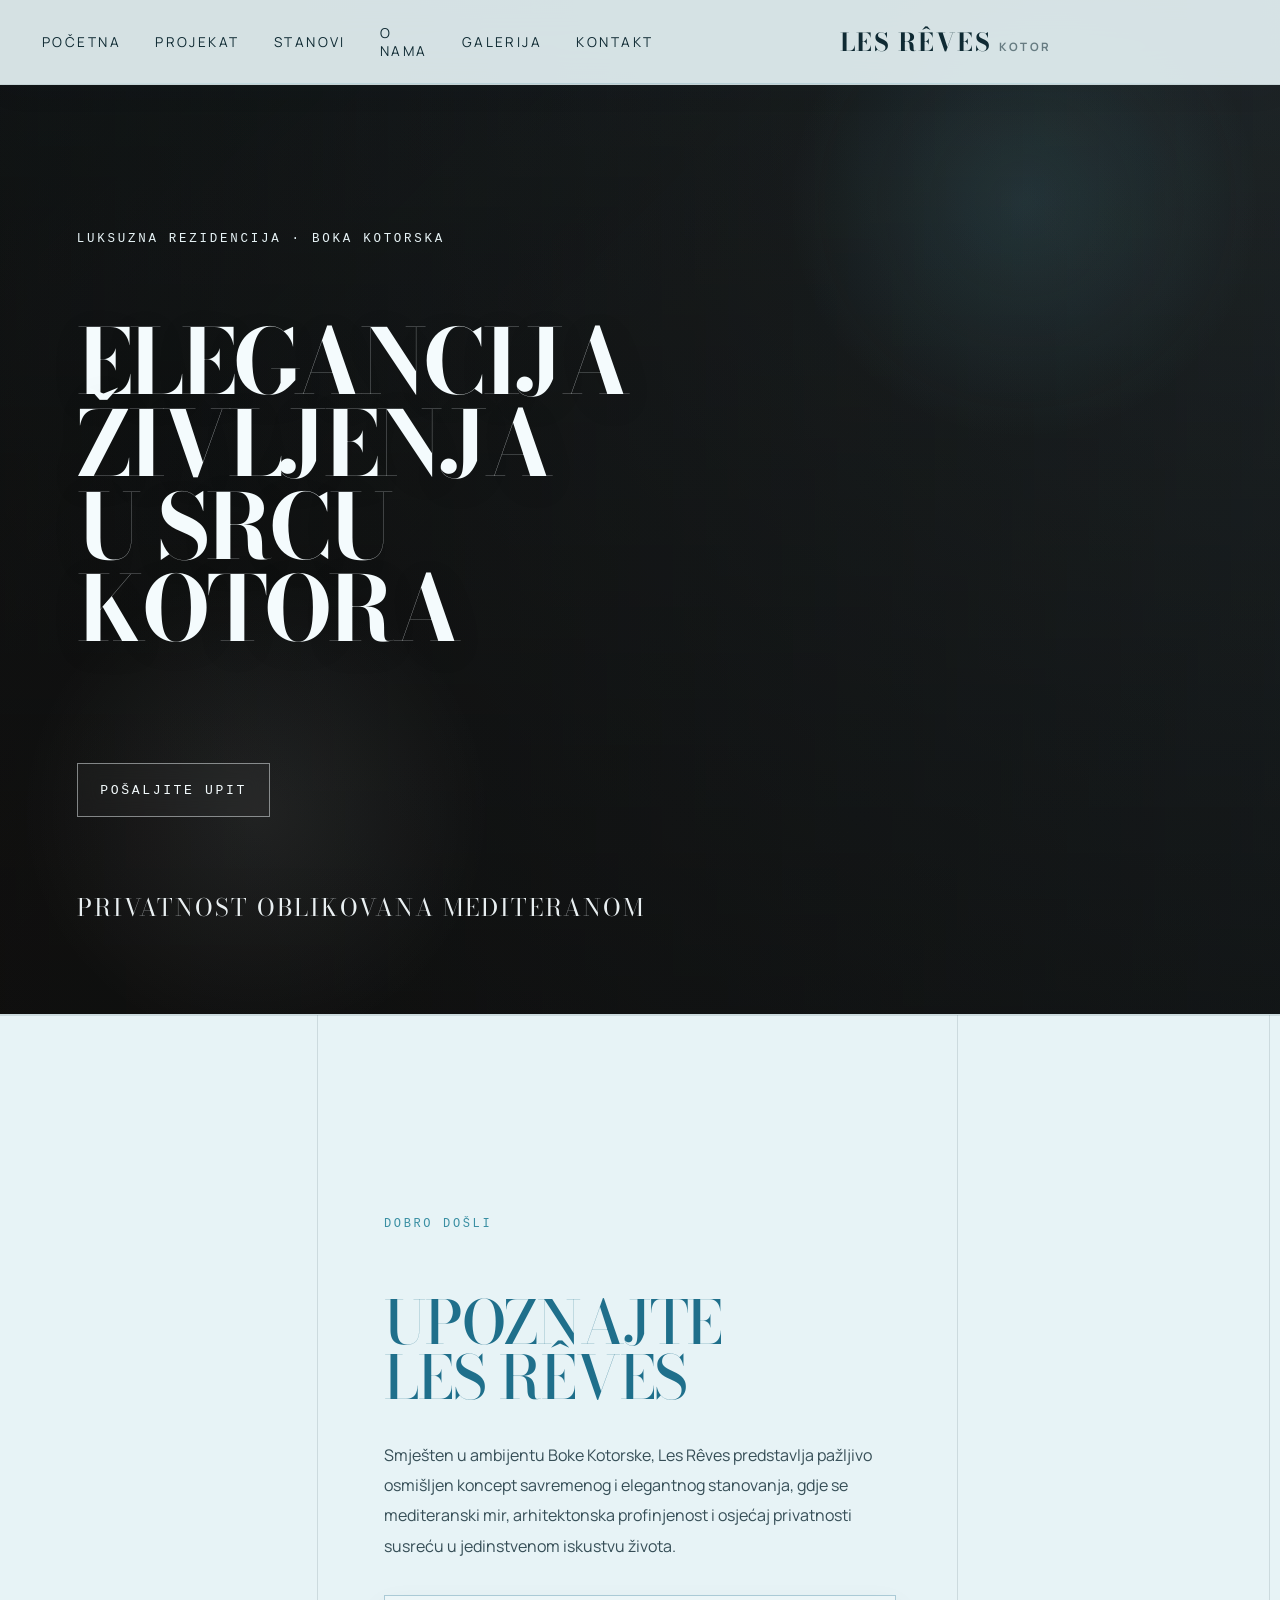
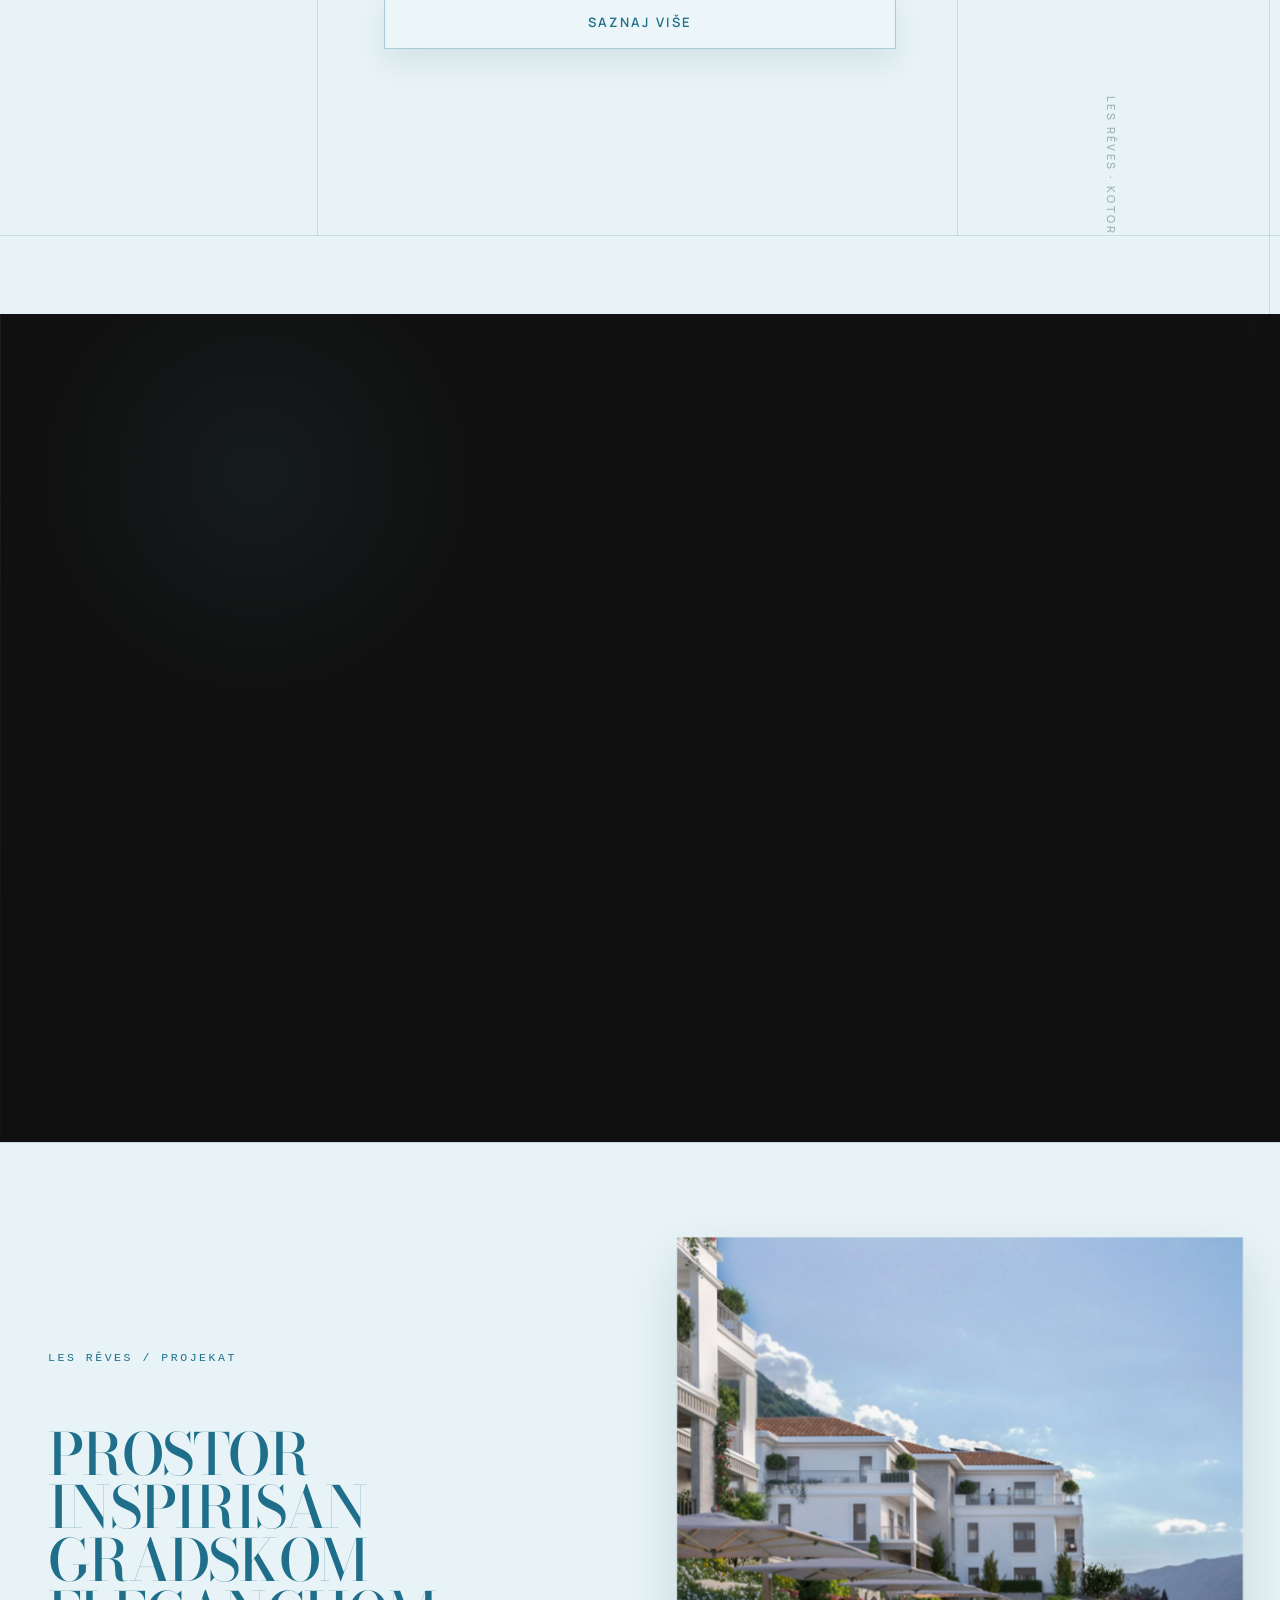
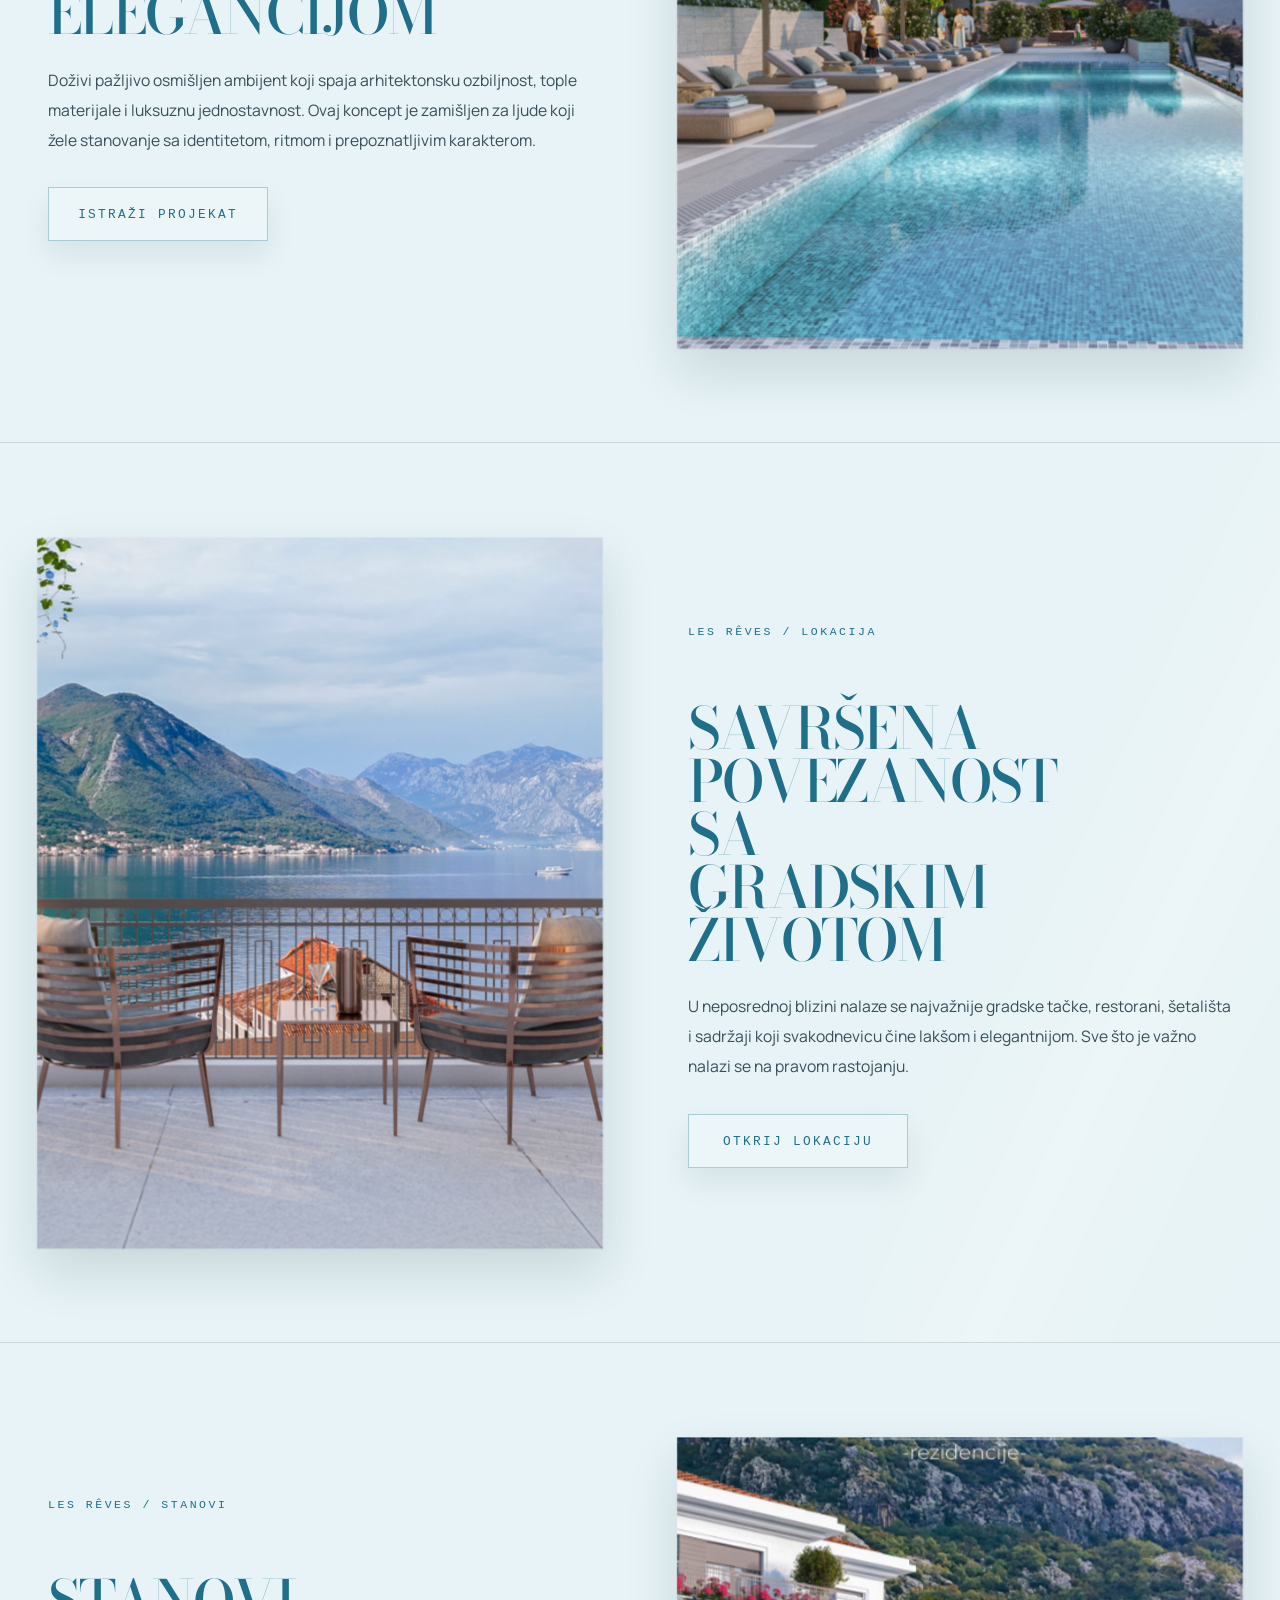
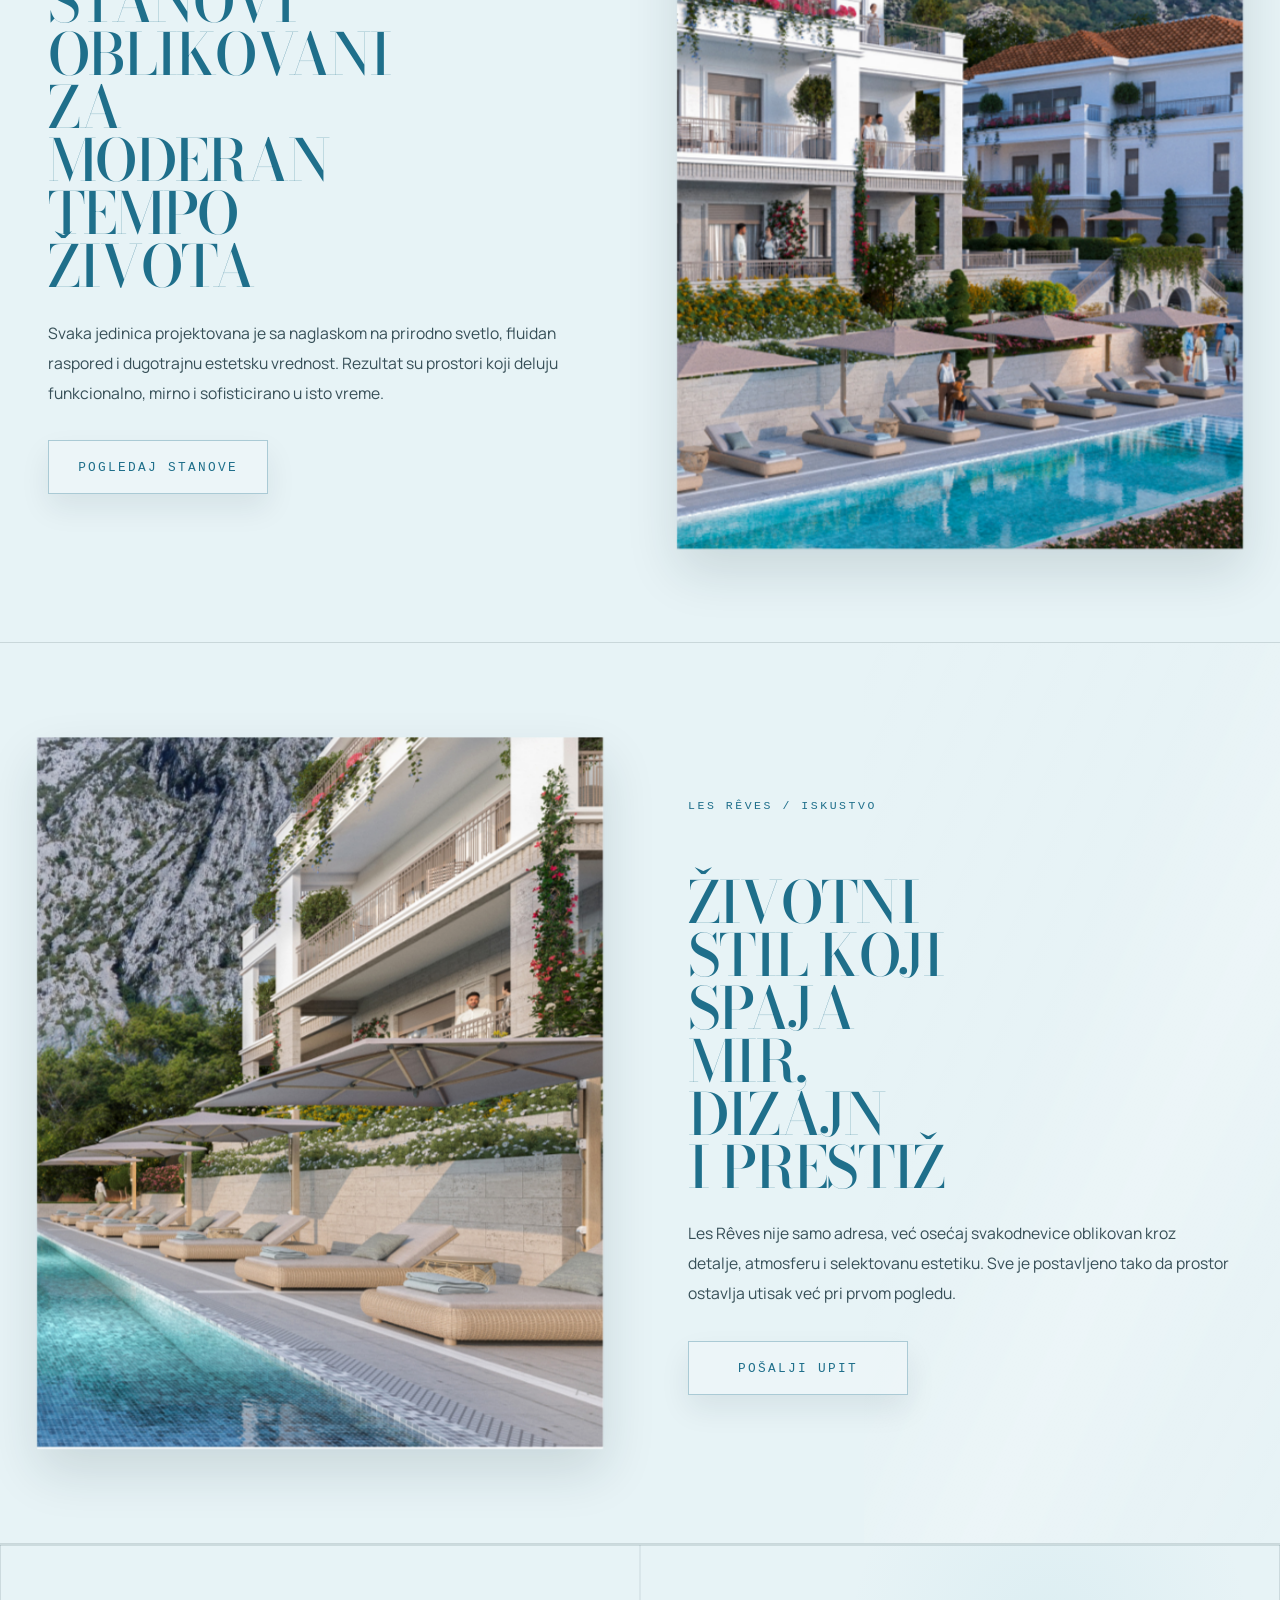
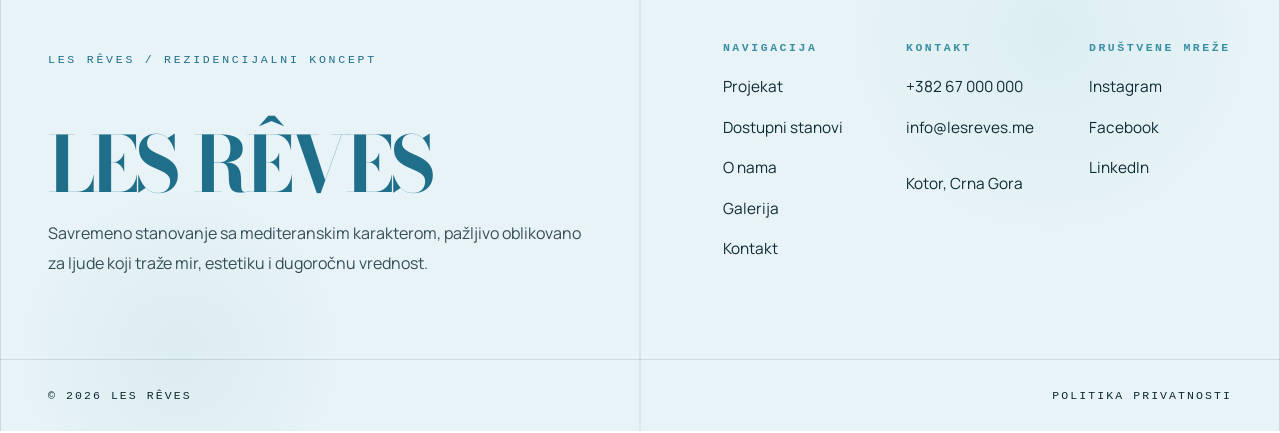
==== commit d04f56ee: "Add files via upload" ====
--- a/index.html
+++ b/index.html
@@ -12,18 +12,14 @@
   <link rel="stylesheet" href="style.css" />
 </head>
 <body>
- <header class="site-header">
+  <header class="site-header">
     <div class="nav-shell">
-      <nav class="desktop-nav desktop-nav-left" aria-label="Left navigation">
-        <a href="#hero" class="brand">
-          <span class="brand-main">LES RÊVES</span>
-          <span class="brand-sub">KOTOR</span>
-        </a>
-      </nav>
-  
-     
-  
-      <nav class="desktop-nav desktop-nav-right" aria-label="Right navigation">
+      <a href="#hero" class="brand">
+        <span class="brand-main">LES RÊVES</span>
+        <span class="brand-sub">KOTOR</span>
+      </a>
+  
+      <nav class="desktop-nav" aria-label="Primary navigation">
         <a href="#hero">Početna</a>
         <a href="#projekat">Projekat</a>
         <a href="#stanovi">Stanovi</a>
@@ -32,14 +28,16 @@
         <a href="#kontakt">Kontakt</a>
       </nav>
   
-      <button class="menu-toggle" aria-label="Open menu" aria-expanded="false">
+      <div class="nav-spacer" aria-hidden="true"></div>
+  
+      <button class="menu-toggle" aria-label="Open menu" aria-expanded="false" aria-controls="mobile-menu">
         <span></span>
         <span></span>
         <span></span>
       </button>
     </div>
   
-    <nav class="mobile-nav" aria-label="Mobile navigation">
+    <nav class="mobile-nav" id="mobile-menu" aria-label="Mobile navigation">
       <a href="#hero">Početna</a>
       <a href="#projekat">Projekat</a>
       <a href="#stanovi">Stanovi</a>
@@ -48,7 +46,6 @@
       <a href="#kontakt">Kontakt</a>
     </nav>
   </header>
-   
 
   <main>
     <section class="hero">
--- a/style.css
+++ b/style.css
@@ -1478,3 +1478,85 @@
     filter: none !important;
   }
 }
+/* =========================
+   FLOATING CTA
+========================= */
+
+.floating-cta {
+  position: fixed;
+  left: 50%;
+  bottom: 18px;
+  transform: translateX(-50%);
+  z-index: 60;
+  width: min(92%, 520px);
+  display: flex;
+  justify-content: center;
+  pointer-events: none;
+}
+
+.floating-cta__link {
+  pointer-events: auto;
+  width: 100%;
+  min-height: 58px;
+  display: inline-flex;
+  align-items: center;
+  justify-content: center;
+  padding: 0 1.4rem;
+  border: 1px solid rgba(245, 239, 232, 0.18);
+  background: rgba(15, 20, 24, 0.72);
+  color: #f5efe8;
+  backdrop-filter: blur(18px) saturate(130%);
+  -webkit-backdrop-filter: blur(18px) saturate(130%);
+  box-shadow:
+    0 14px 34px rgba(0, 0, 0, 0.22),
+    inset 0 1px 0 rgba(255, 255, 255, 0.05);
+  text-decoration: none;
+  text-transform: uppercase;
+  letter-spacing: 0.22em;
+  font-size: 0.78rem;
+  font-weight: 600;
+  transition:
+    transform 0.3s cubic-bezier(0.16, 1, 0.3, 1),
+    background 0.3s ease,
+    border-color 0.3s ease,
+    box-shadow 0.3s ease,
+    color 0.3s ease;
+}
+
+.floating-cta__link:hover {
+  transform: translateY(-2px);
+  background: rgba(20, 28, 33, 0.86);
+  border-color: rgba(245, 239, 232, 0.28);
+  box-shadow:
+    0 18px 42px rgba(0, 0, 0, 0.28),
+    inset 0 1px 0 rgba(255, 255, 255, 0.06);
+}
+
+.floating-cta__link:active {
+  transform: translateY(0);
+}
+
+@media (max-width: 640px) {
+  .floating-cta {
+    width: calc(100% - 24px);
+    bottom: 12px;
+  }
+
+  .floating-cta__link {
+    min-height: 54px;
+    font-size: 0.74rem;
+    letter-spacing: 0.18em;
+  }
+}
+
+.intro-section::before,
+.intro-section::after,
+.intro-shell::before,
+.intro-shell::after,
+.zigzag-section::before,
+.zigzag-section::after,
+.zigzag-row::before,
+.zigzag-row::after {
+  display: none !important;
+  content: none !important;
+}
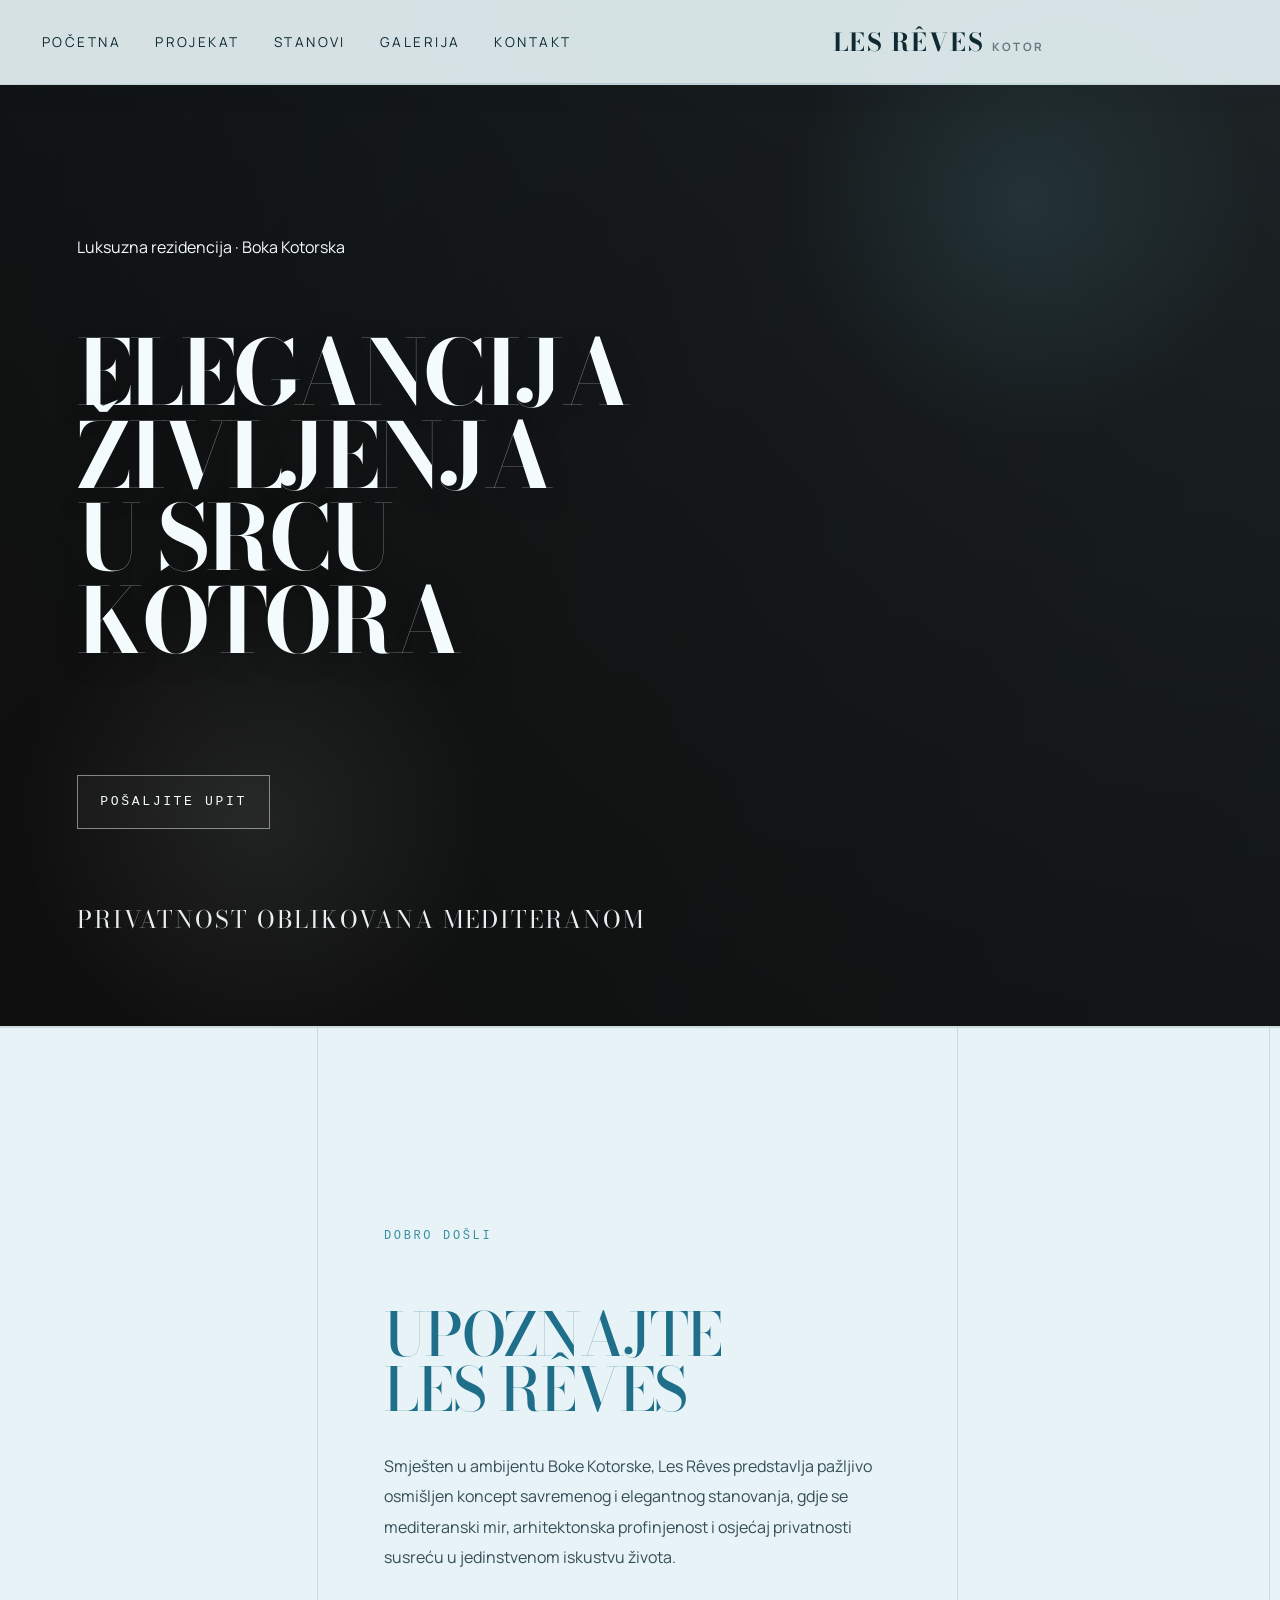
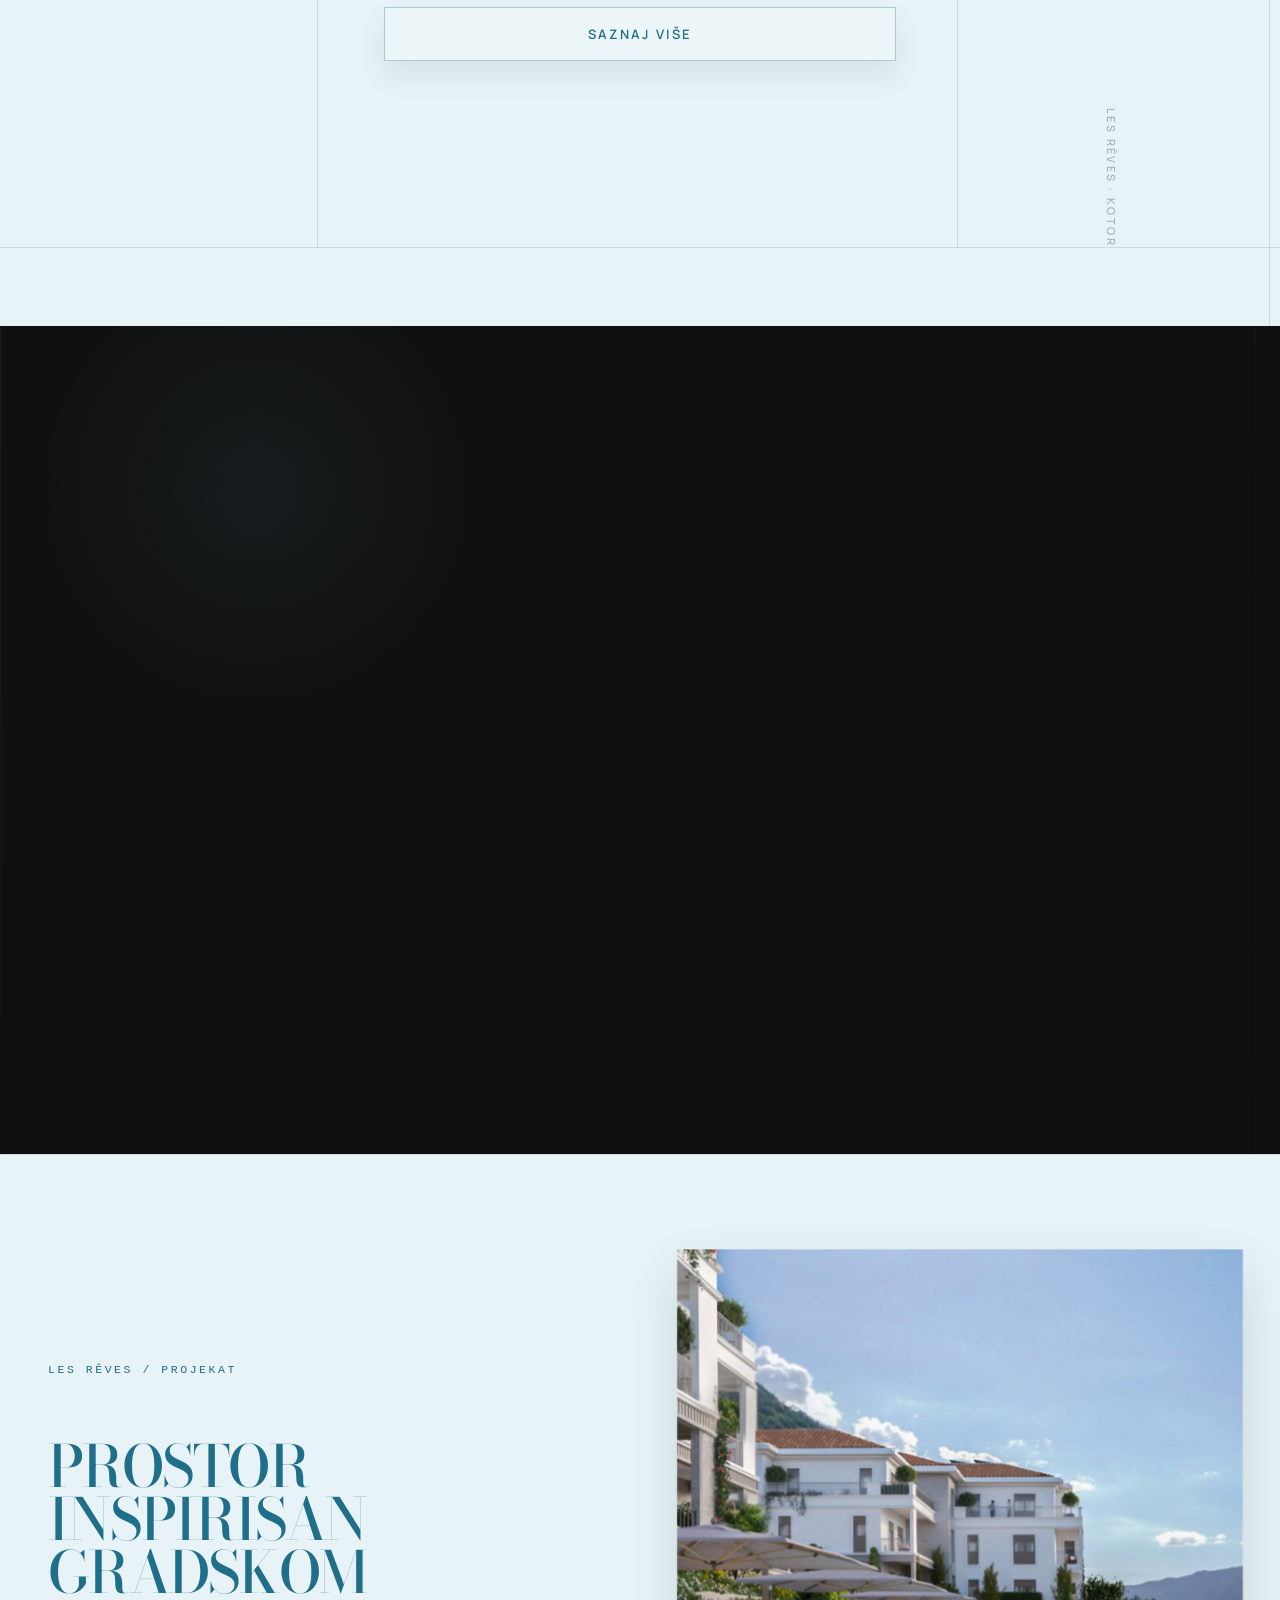
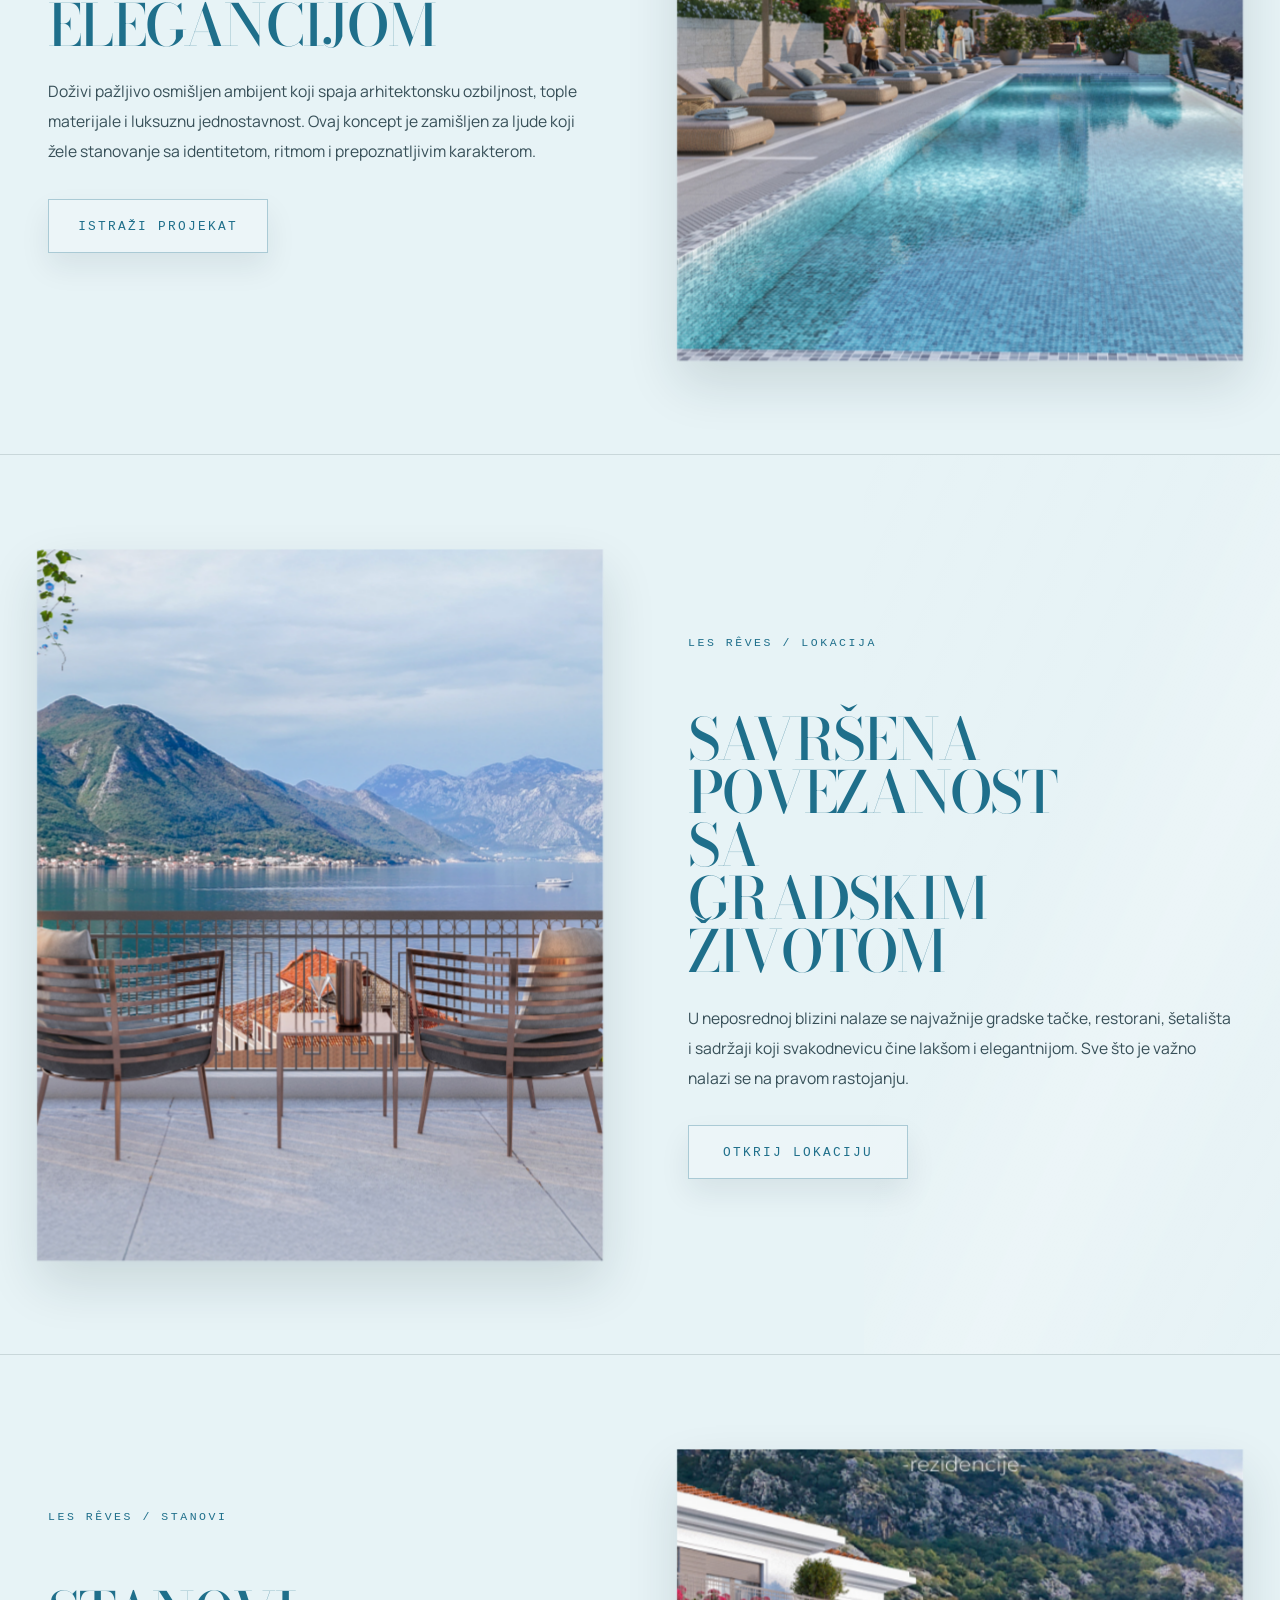
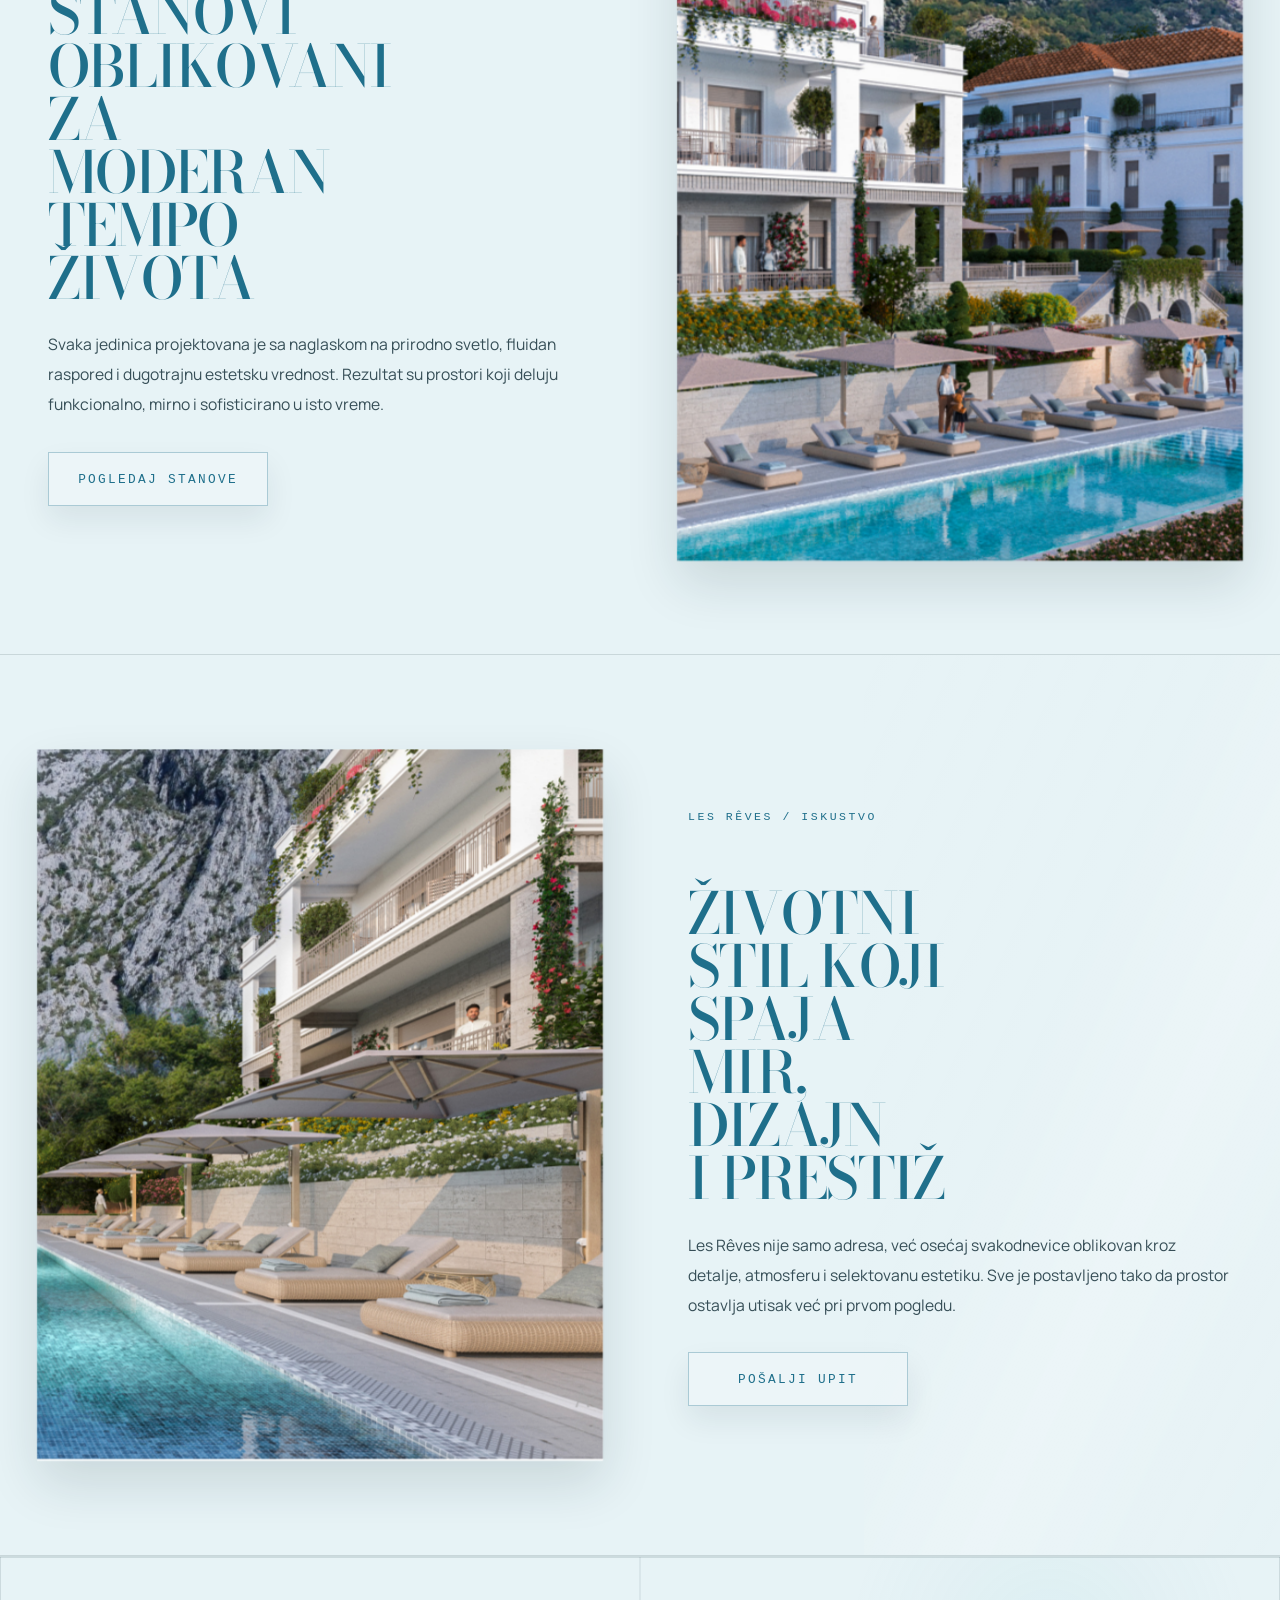
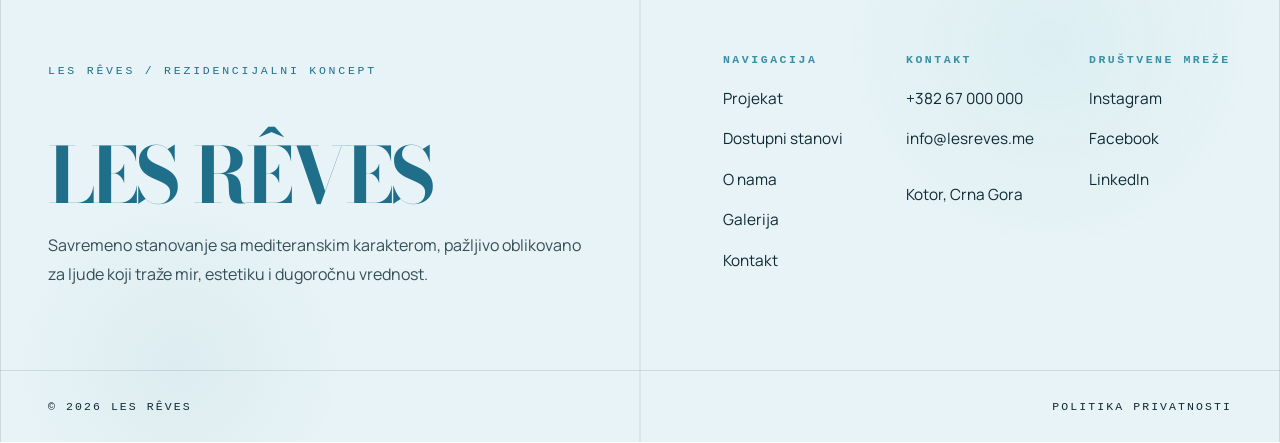
==== commit 6bf6800a: "Add files via upload" ====
--- a/index.html
+++ b/index.html
@@ -14,18 +14,17 @@
 <body>
   <header class="site-header">
     <div class="nav-shell">
-      <a href="#hero" class="brand">
+      <a href="index.html" class="brand">
         <span class="brand-main">LES RÊVES</span>
         <span class="brand-sub">KOTOR</span>
       </a>
   
       <nav class="desktop-nav" aria-label="Primary navigation">
-        <a href="#hero">Početna</a>
-        <a href="#projekat">Projekat</a>
-        <a href="#stanovi">Stanovi</a>
-        <a href="#onama">O nama</a>
-        <a href="#galerija">Galerija</a>
-        <a href="#kontakt">Kontakt</a>
+        <a href="index.html" class="is-active">Početna</a>
+        <a href="Projekat/projekat.html">Projekat</a>
+        <a href="Stanovi/stanovi.html">Stanovi</a>
+        <a href="Galerija/galerija.html">Galerija</a>
+        <a href="Kontakt/kontakt.html">Kontakt</a>
       </nav>
   
       <div class="nav-spacer" aria-hidden="true"></div>
@@ -38,12 +37,11 @@
     </div>
   
     <nav class="mobile-nav" id="mobile-menu" aria-label="Mobile navigation">
-      <a href="#hero">Početna</a>
-      <a href="#projekat">Projekat</a>
-      <a href="#stanovi">Stanovi</a>
-      <a href="#onama">O nama</a>
-      <a href="#galerija">Galerija</a>
-      <a href="#kontakt">Kontakt</a>
+      <a href="index.html" class="is-active">Početna</a>
+      <a href="Projekat/projekat.html">Projekat</a>
+      <a href="Stanovi/stanovi.html">Stanovi</a>
+      <a href="Galerija/galerija.html">Galerija</a>
+      <a href="Kontakt/kontakt.html">Kontakt</a>
     </nav>
   </header>
 
@@ -56,7 +54,7 @@
       <div class="hero-overlay"></div>
 
       <div class="hero-content">
-        <p class="hero-kicker">Luksuzna rezidencija · Boka Kotorska</p>
+        <p class="projekat-kicker">Luksuzna rezidencija · Boka Kotorska</p>
 
         <h1>
           Elegancija življenja u srcu Kotora
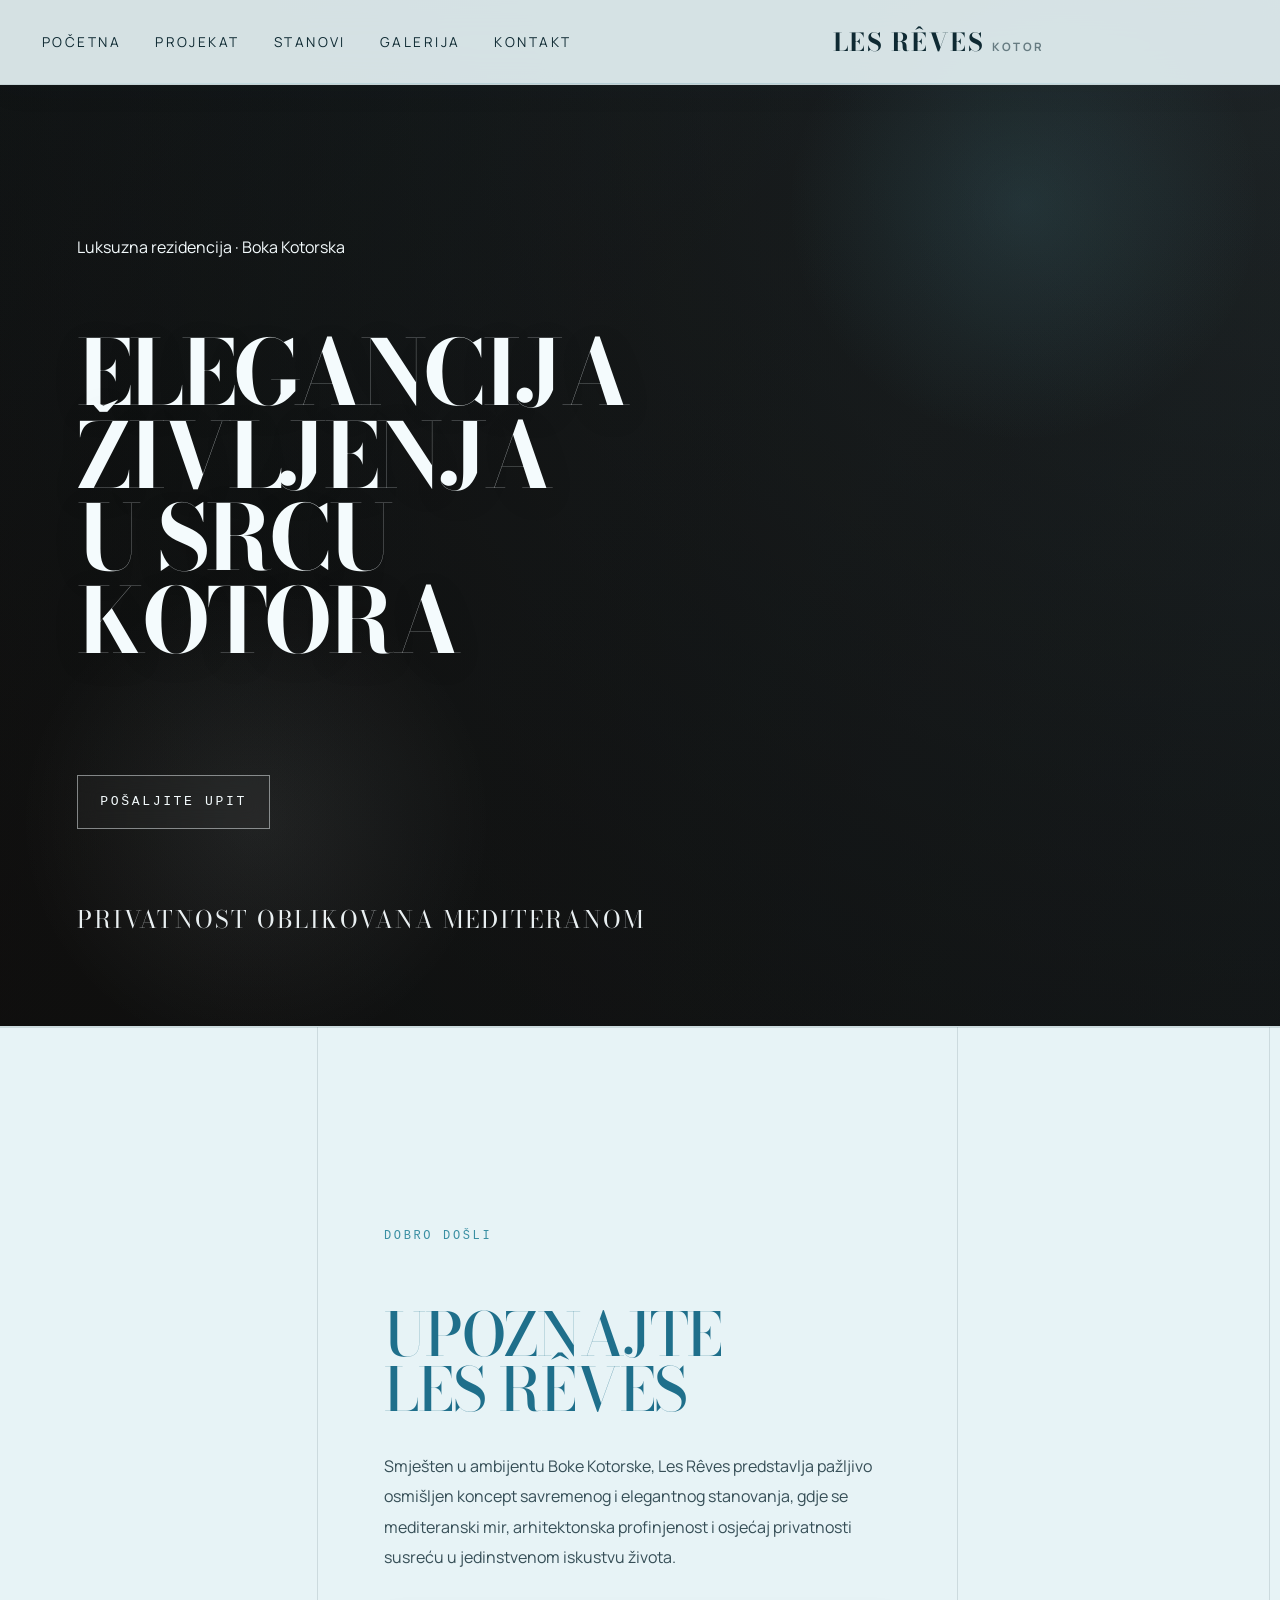
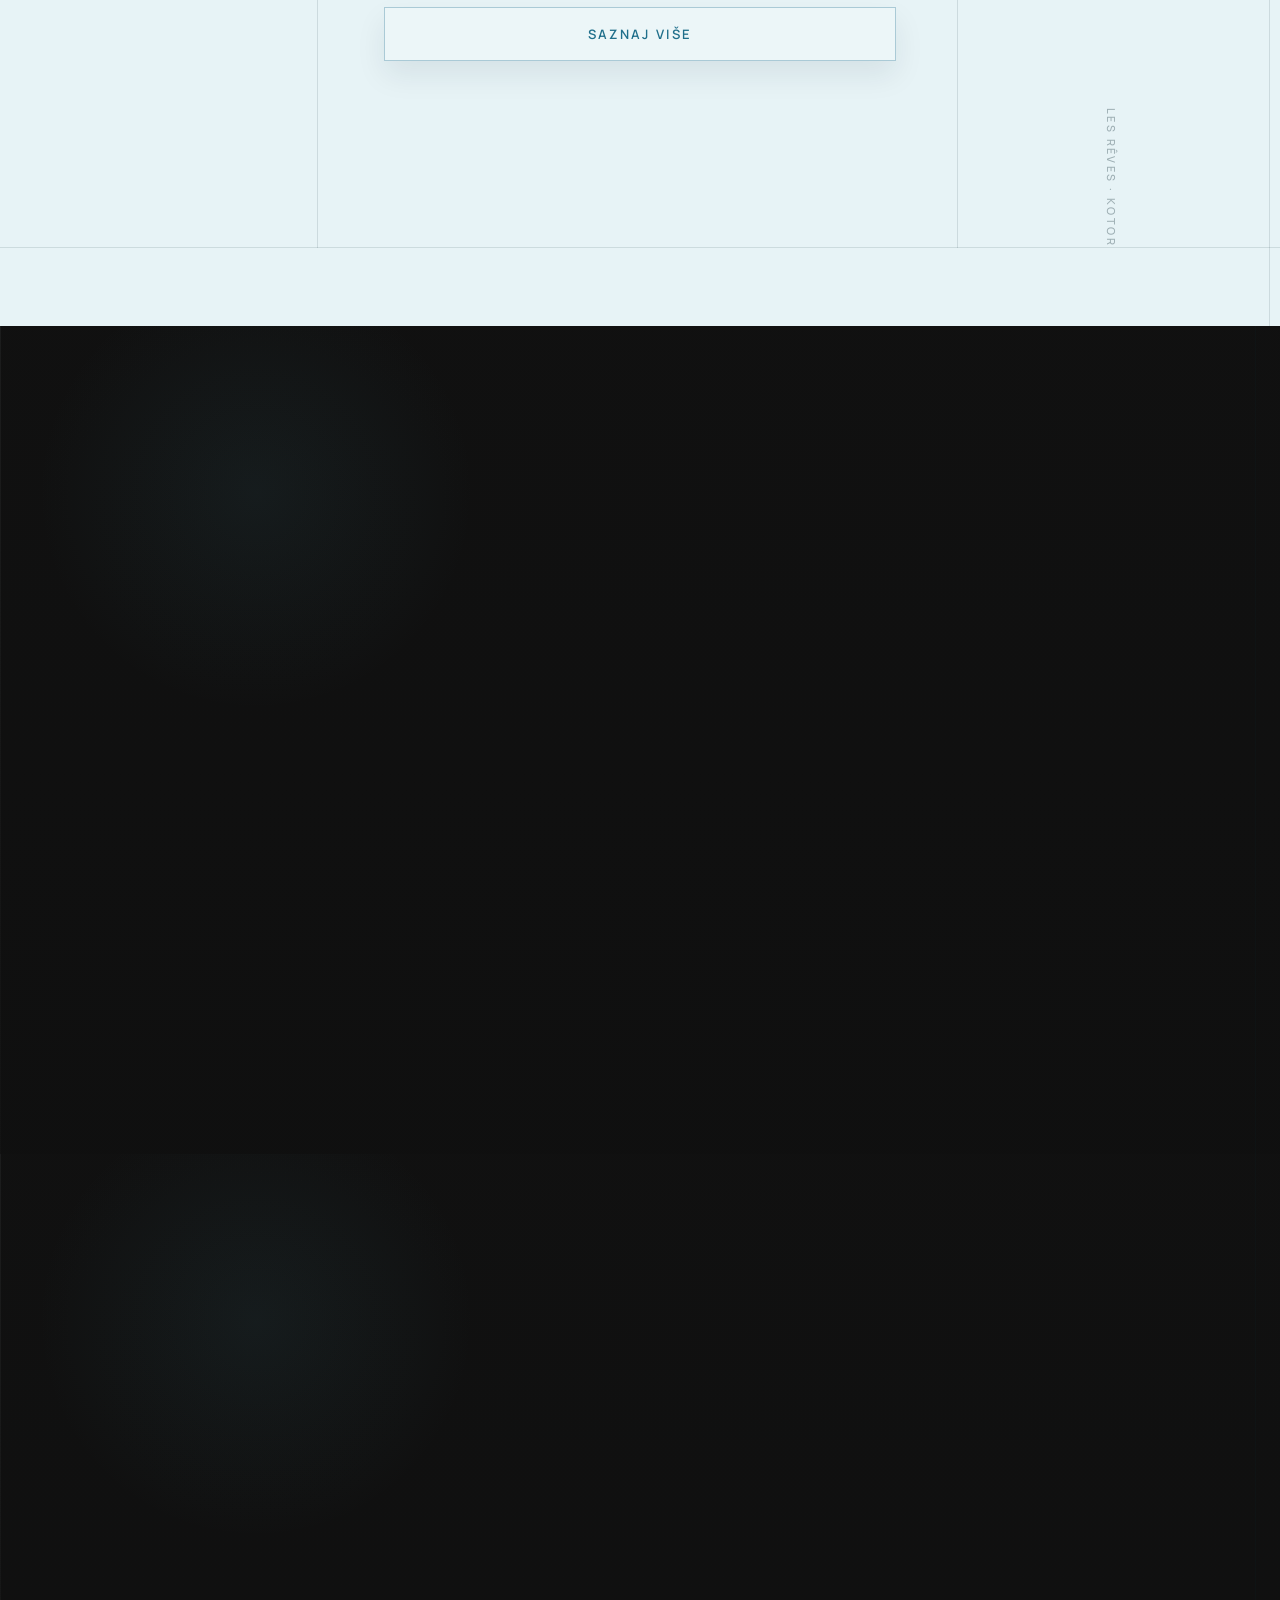
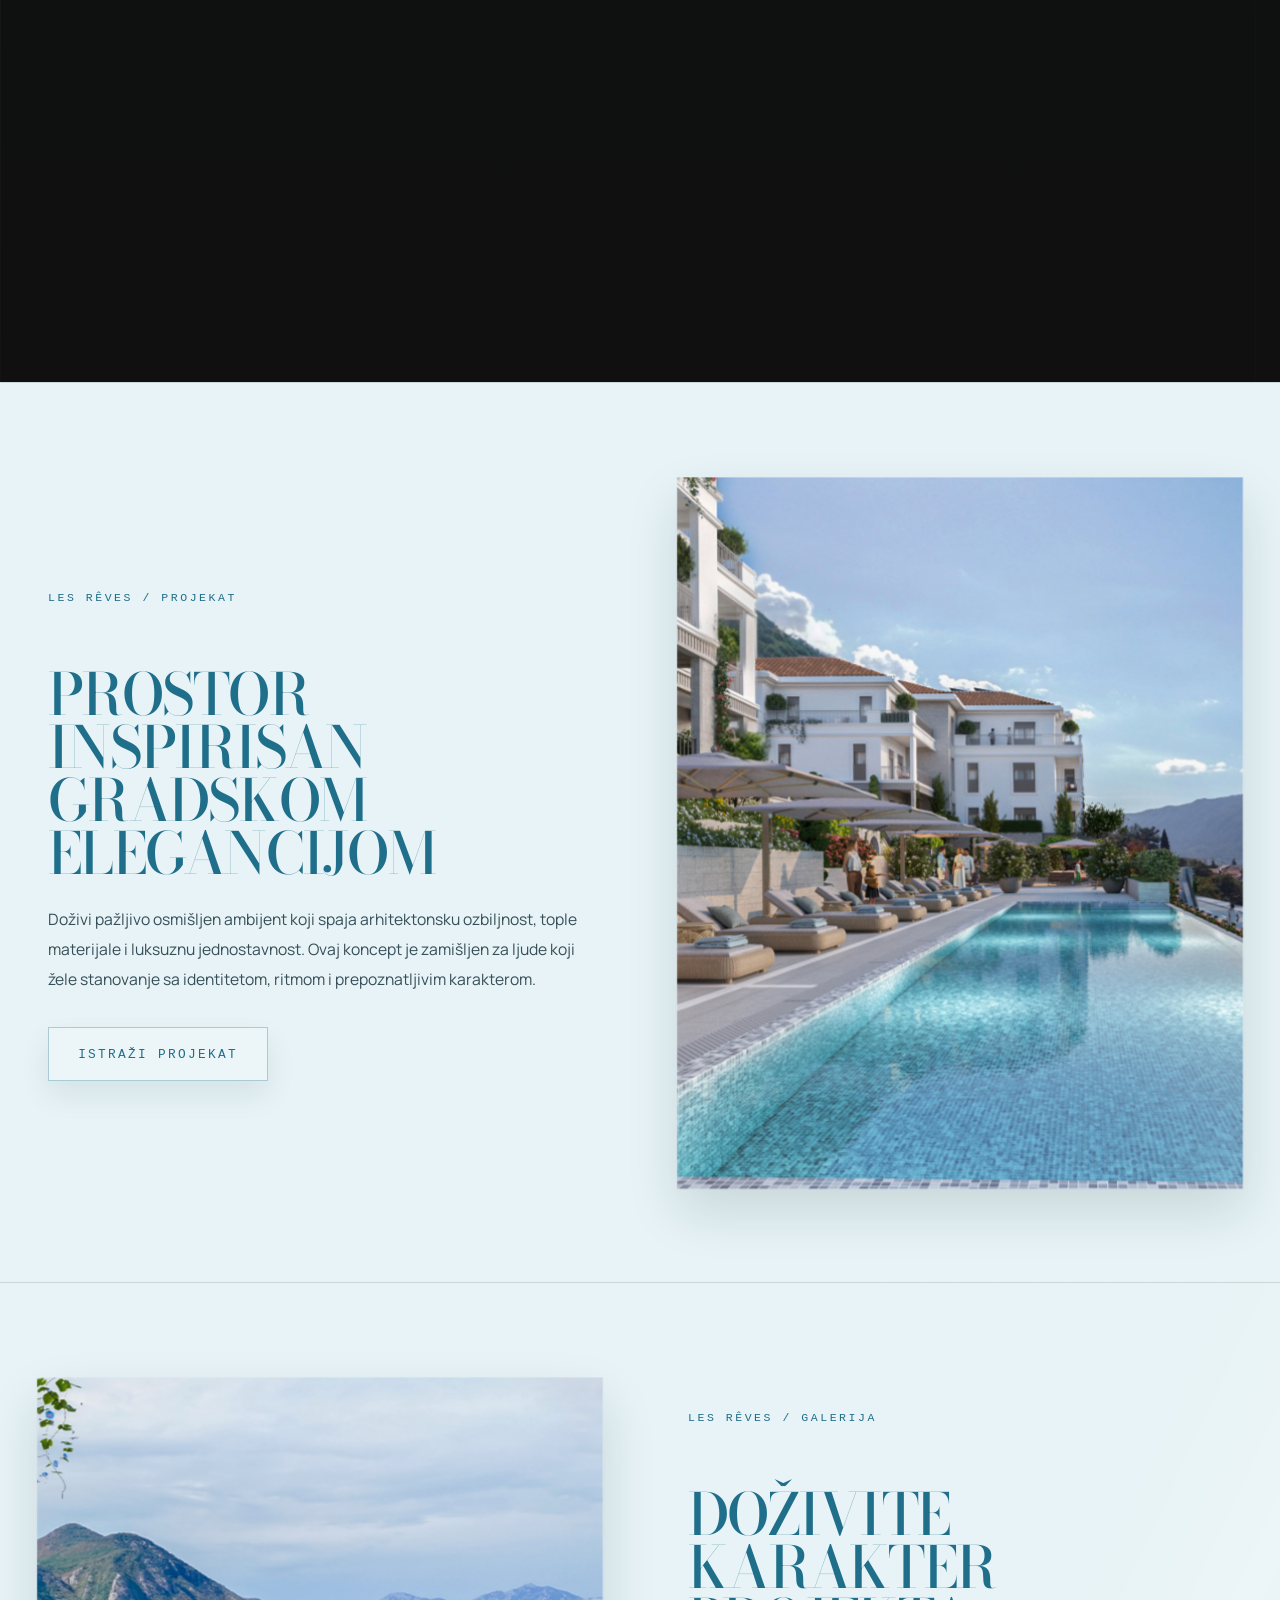
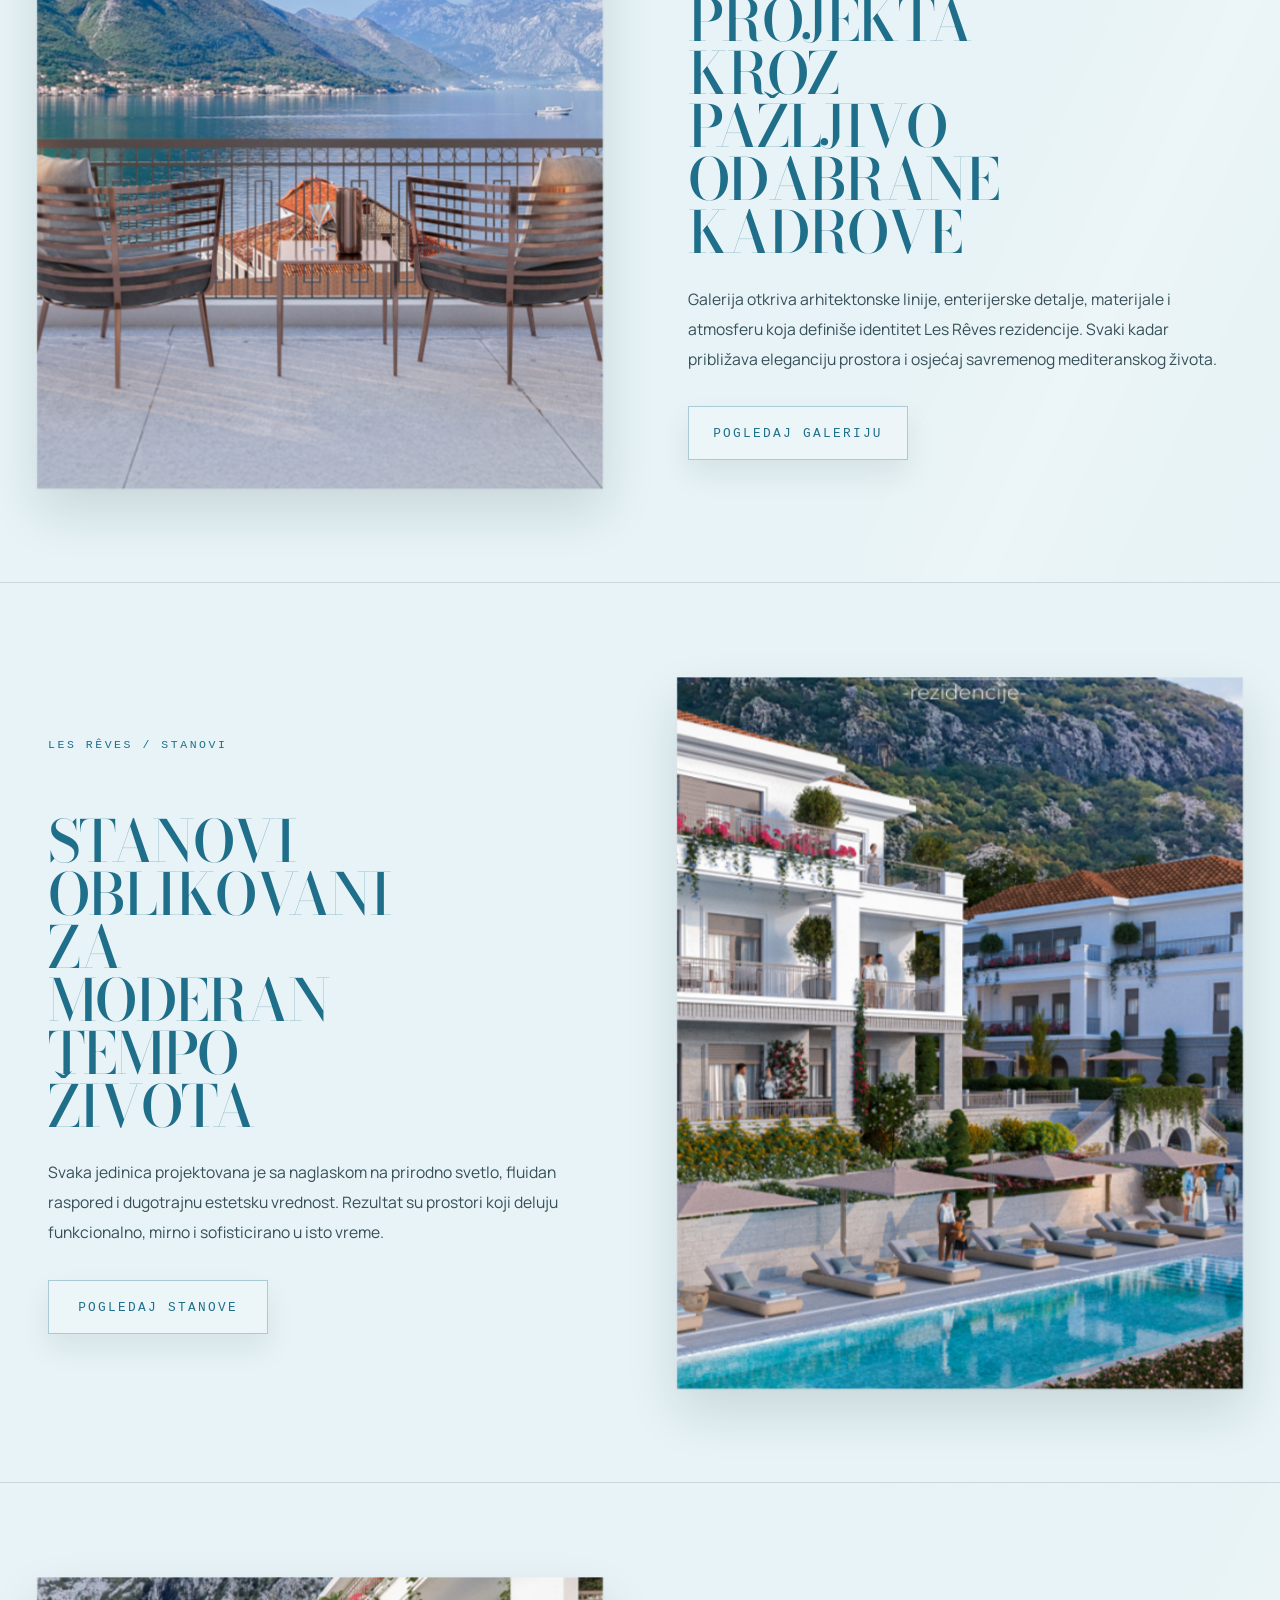
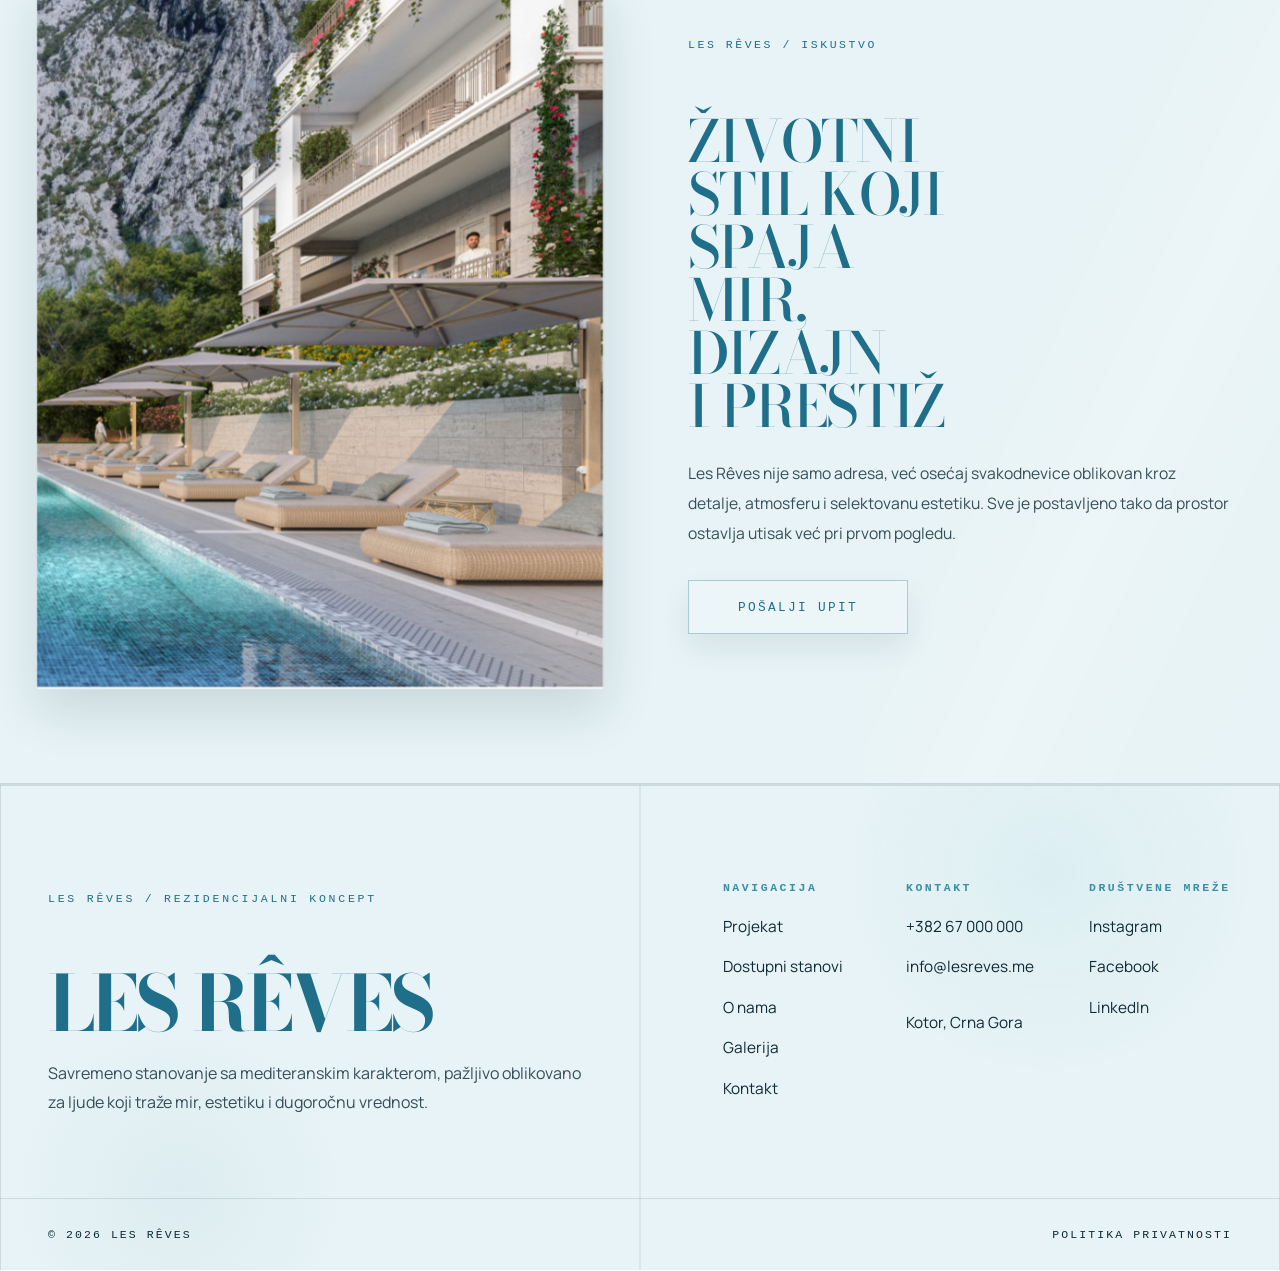
==== commit 497bdaf3: "Update index.html" ====
--- a/index.html
+++ b/index.html
@@ -113,6 +113,16 @@
     </div>
   </section>
 
+
+   
+  <section class="showcase-video-section lined-section">
+    <div class="showcase-video-wrap">
+      <video class="showcase-video" autoplay muted loop playsinline>
+        <source src="video1.mp4" type="video/mp4" />
+      </video>
+    </div>
+  </section>
+
   <section class="zigzag-section">
     <article class="zigzag-row">
       <div class="zigzag-copy">
@@ -120,7 +130,7 @@
           <span class="zigzag-kicker">Les Rêves / projekat</span>
           <h2 class="zigzag-title">Prostor inspirisan gradskom elegancijom</h2>
           <p class="zigzag-text">Doživi pažljivo osmišljen ambijent koji spaja arhitektonsku ozbiljnost, tople materijale i luksuznu jednostavnost. Ovaj koncept je zamišljen za ljude koji žele stanovanje sa identitetom, ritmom i prepoznatljivim karakterom.</p>
-          <a href="#projekat" class="zigzag-btn">Istraži projekat</a>
+          <a href="Projekat/projekat.html" class="zigzag-btn">Istraži projekat</a>
         </div>
       </div>
       <div class="zigzag-media">
@@ -131,10 +141,10 @@
     <article class="zigzag-row reverse">
       <div class="zigzag-copy">
         <div class="zigzag-copy-inner">
-          <span class="zigzag-kicker">Les Rêves / lokacija</span>
-          <h2 class="zigzag-title">Savršena povezanost sa gradskim životom</h2>
-          <p class="zigzag-text">U neposrednoj blizini nalaze se najvažnije gradske tačke, restorani, šetališta i sadržaji koji svakodnevicu čine lakšom i elegantnijom. Sve što je važno nalazi se na pravom rastojanju.</p>
-          <a href="#lokacija" class="zigzag-btn">Otkrij lokaciju</a>
+          <span class="zigzag-kicker">Les Rêves / galerija</span>
+          <h2 class="zigzag-title">Doživite karakter projekta kroz pažljivo odabrane kadrove</h2>
+          <p class="zigzag-text">Galerija otkriva arhitektonske linije, enterijerske detalje, materijale i atmosferu koja definiše identitet Les Rêves rezidencije. Svaki kadar približava eleganciju prostora i osjećaj savremenog mediteranskog života.</p>
+          <a href="Galerija/galerija.html" class="zigzag-btn">Pogledaj galeriju</a>
         </div>
       </div>
       <div class="zigzag-media">
@@ -148,7 +158,7 @@
           <span class="zigzag-kicker">Les Rêves / stanovi</span>
           <h2 class="zigzag-title">Stanovi oblikovani za moderan tempo života</h2>
           <p class="zigzag-text">Svaka jedinica projektovana je sa naglaskom na prirodno svetlo, fluidan raspored i dugotrajnu estetsku vrednost. Rezultat su prostori koji deluju funkcionalno, mirno i sofisticirano u isto vreme.</p>
-          <a href="#stanovi" class="zigzag-btn">Pogledaj stanove</a>
+          <a href="Stanovi/stanovi.html" class="zigzag-btn">Pogledaj stanove</a>
         </div>
       </div>
       <div class="zigzag-media">
@@ -162,7 +172,7 @@
           <span class="zigzag-kicker">Les Rêves / iskustvo</span>
           <h2 class="zigzag-title">Životni stil koji spaja mir, dizajn i prestiž</h2>
           <p class="zigzag-text">Les Rêves nije samo adresa, već osećaj svakodnevice oblikovan kroz detalje, atmosferu i selektovanu estetiku. Sve je postavljeno tako da prostor ostavlja utisak već pri prvom pogledu.</p>
-          <a href="#kontakt" class="zigzag-btn">Pošalji upit</a>
+          <a href="Kontakt/kontakt.html" class="zigzag-btn">Pošalji upit</a>
         </div>
       </div>
       <div class="zigzag-media">
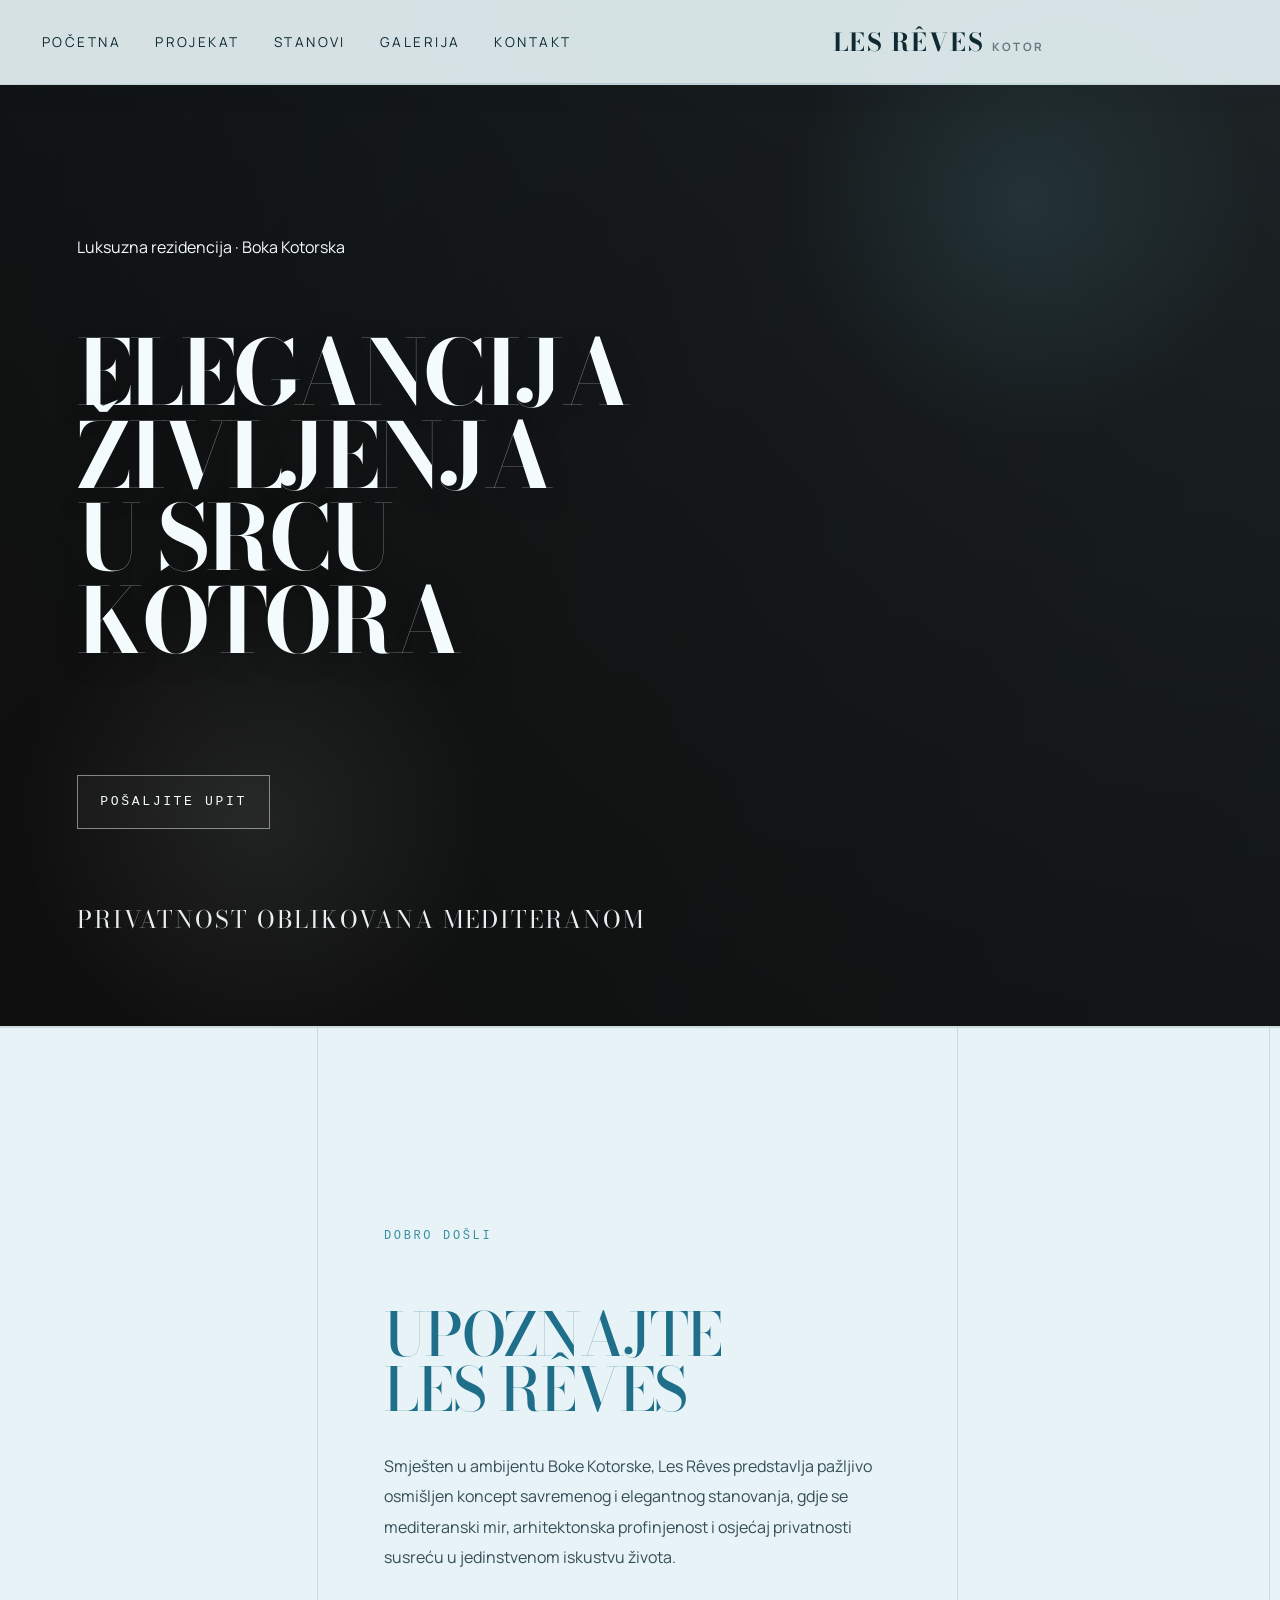
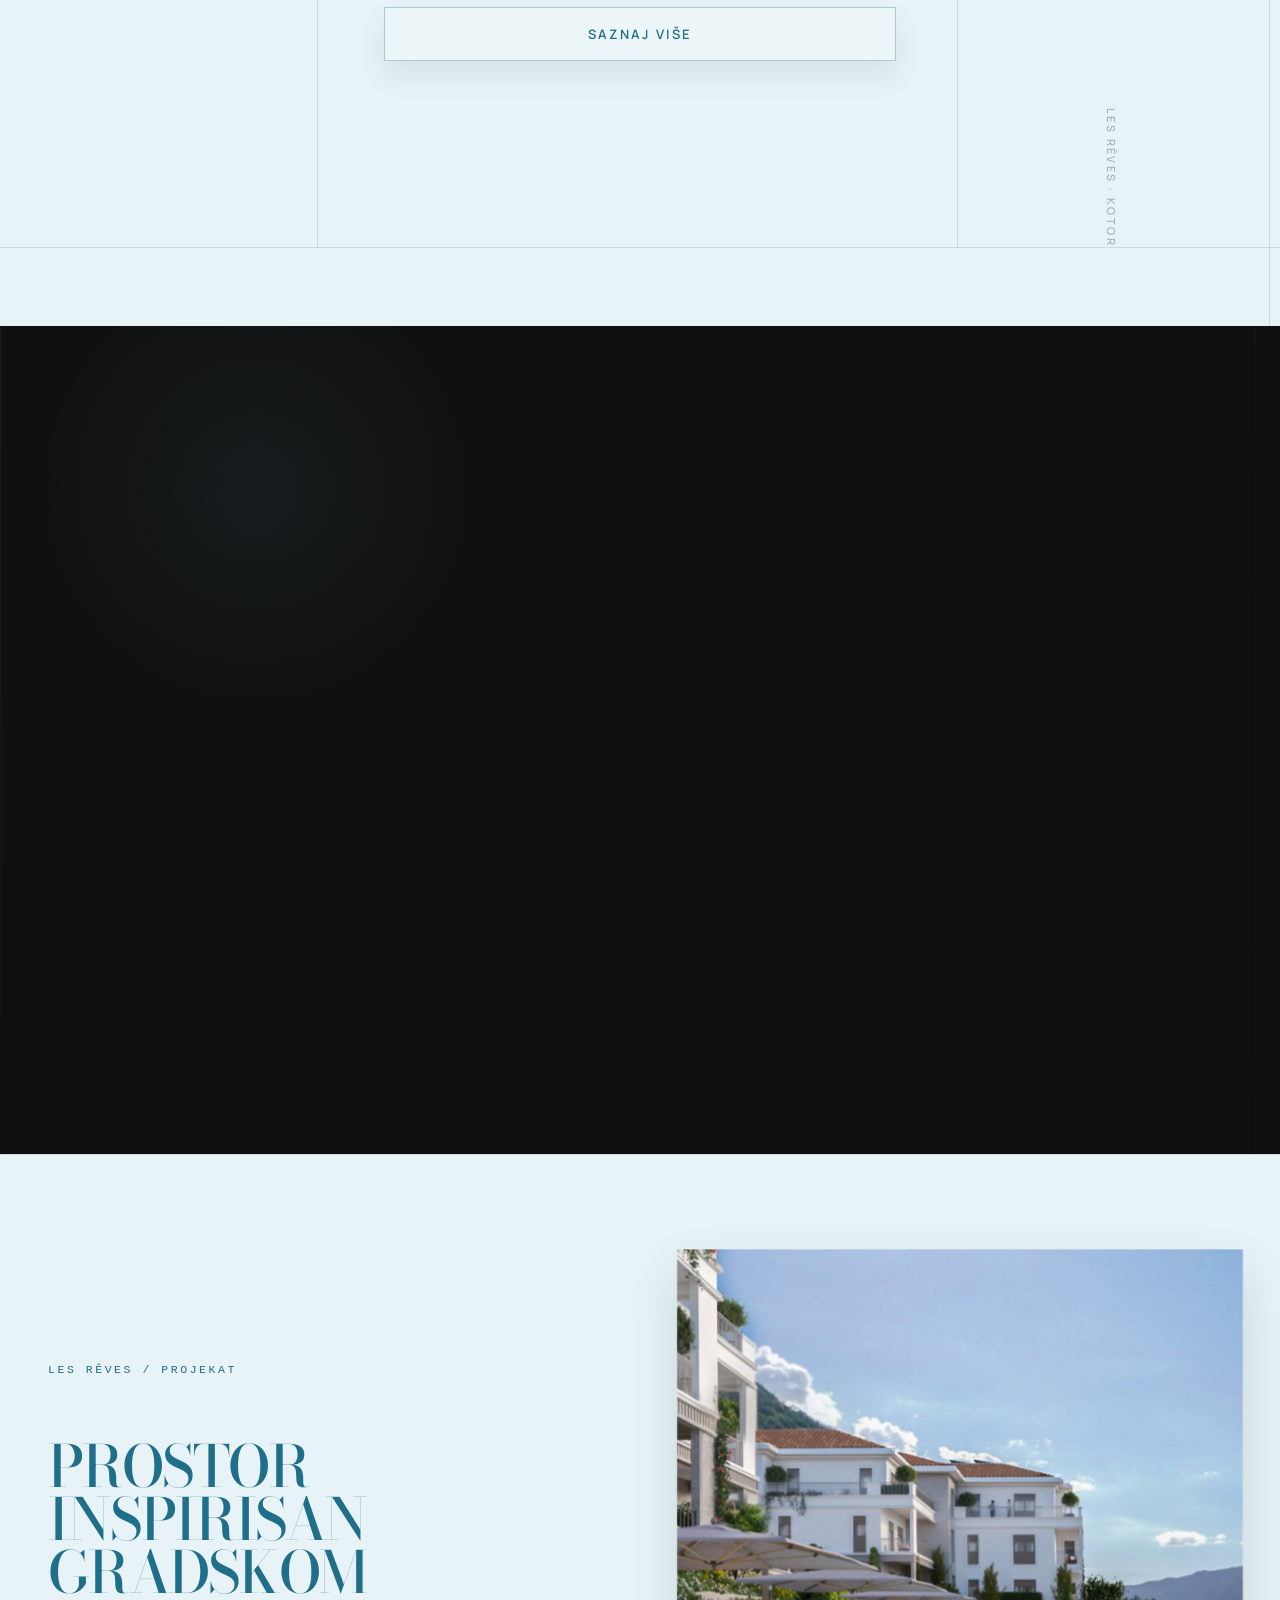
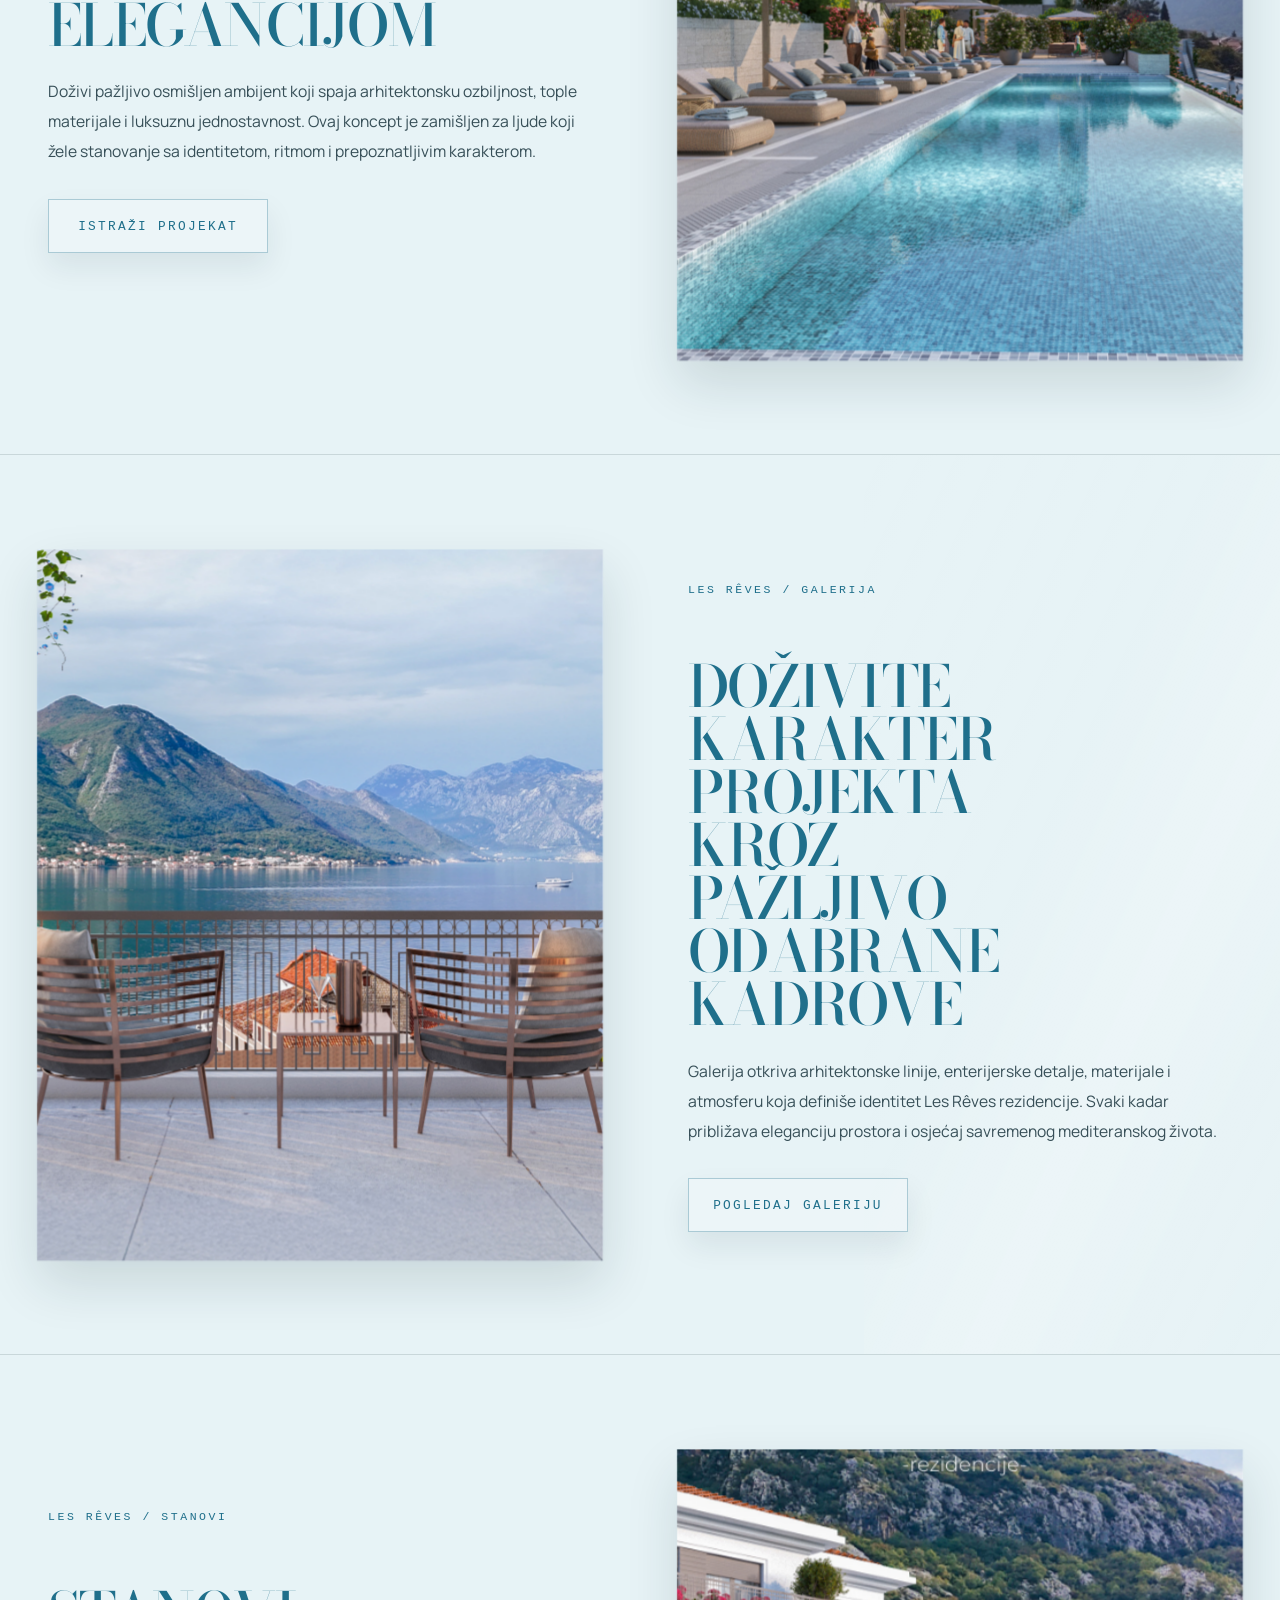
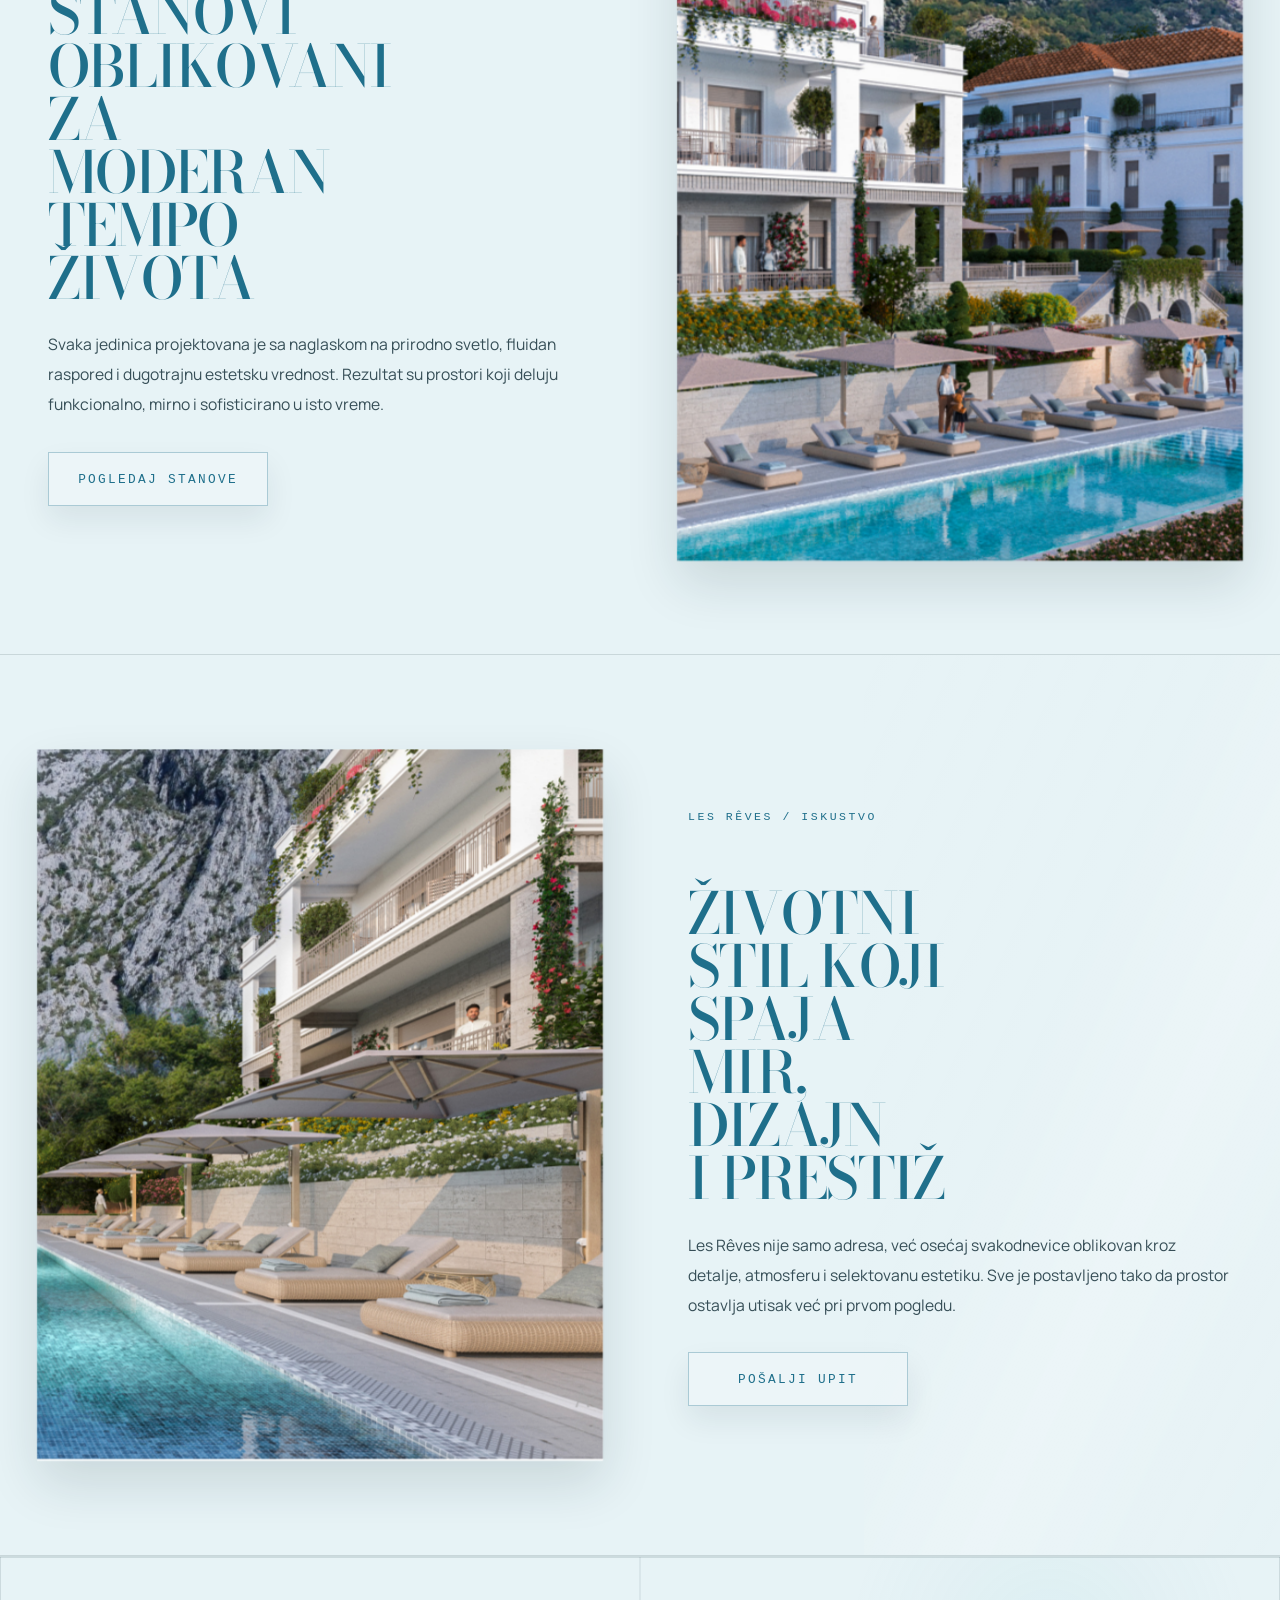
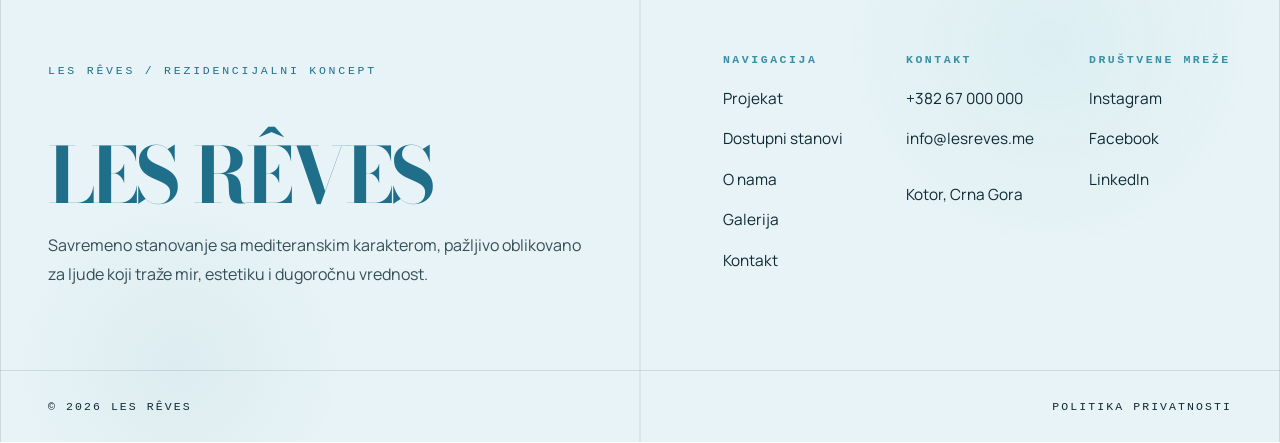
==== commit 77bf473f: "Restore index.html with original content" ====
--- a/index.html
+++ b/index.html
@@ -115,13 +115,7 @@
 
 
    
-  <section class="showcase-video-section lined-section">
-    <div class="showcase-video-wrap">
-      <video class="showcase-video" autoplay muted loop playsinline>
-        <source src="video1.mp4" type="video/mp4" />
-      </video>
-    </div>
-  </section>
+ 
 
   <section class="zigzag-section">
     <article class="zigzag-row">
